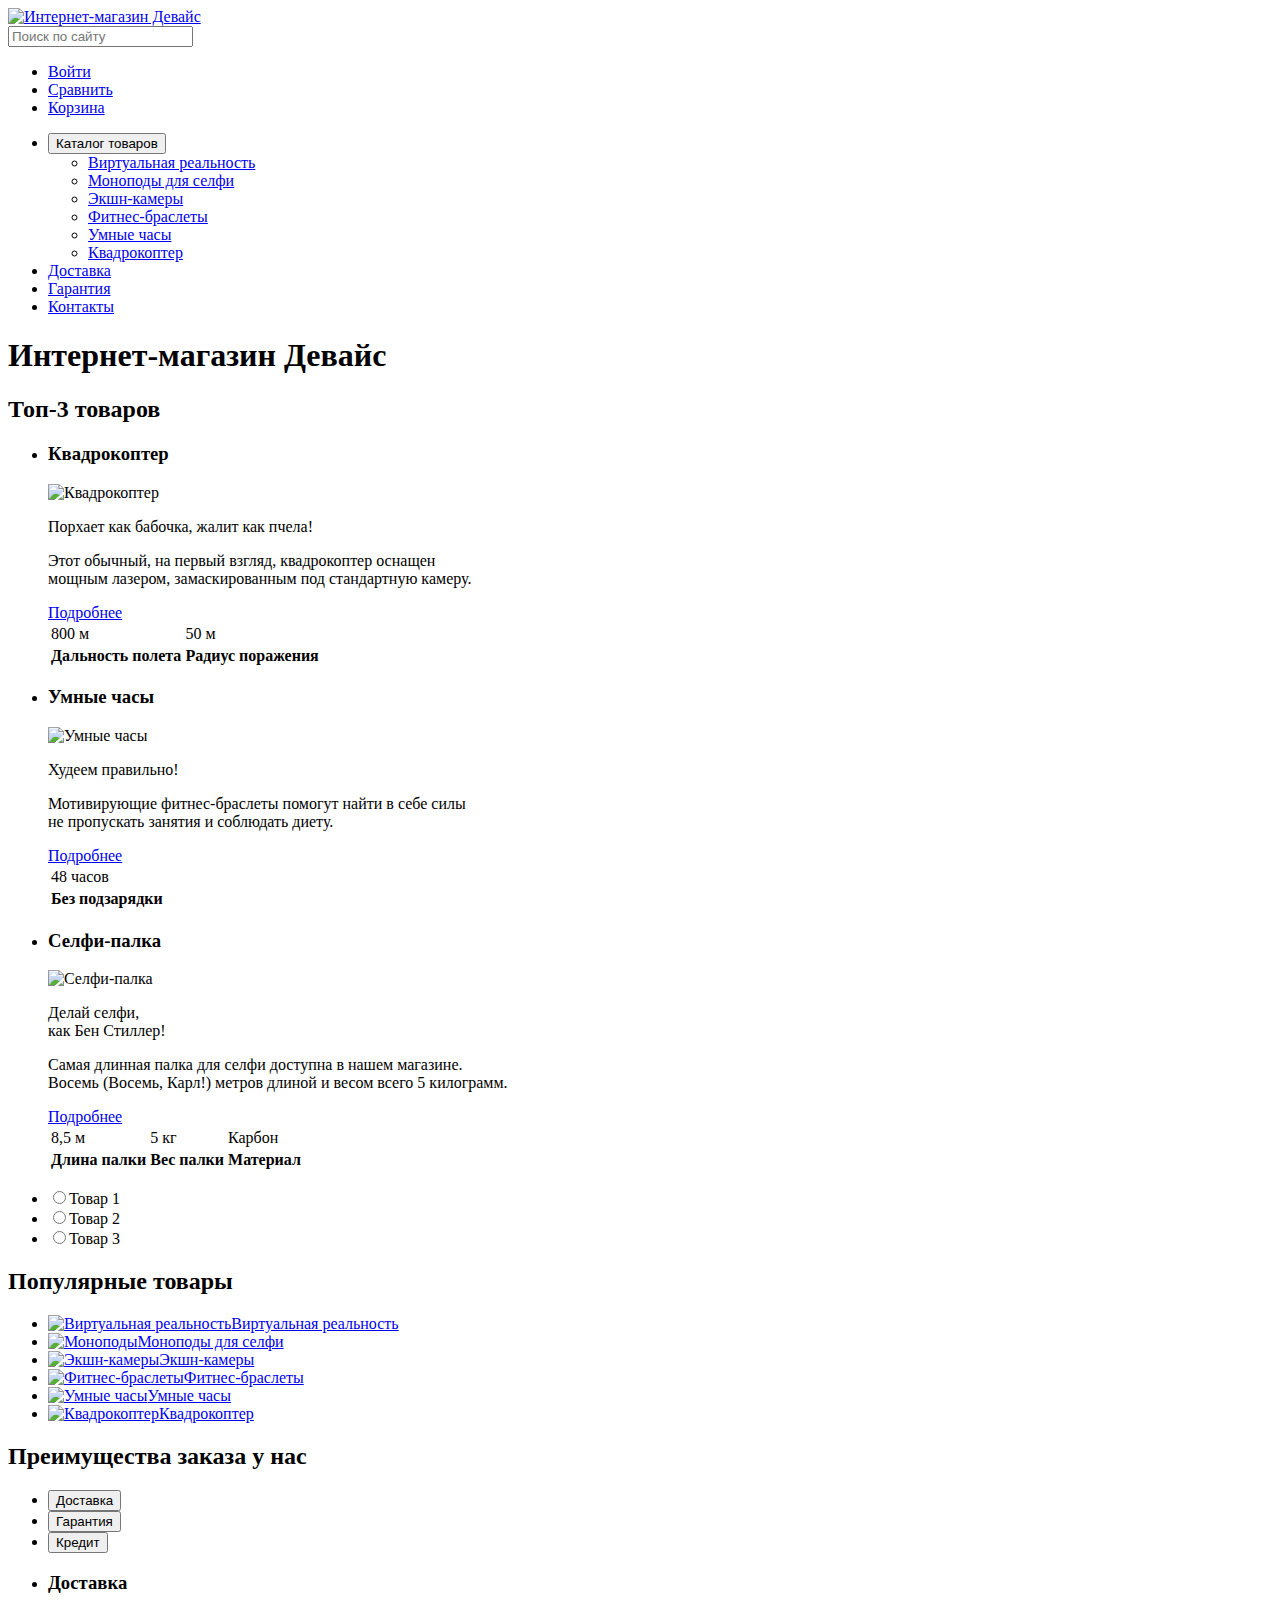
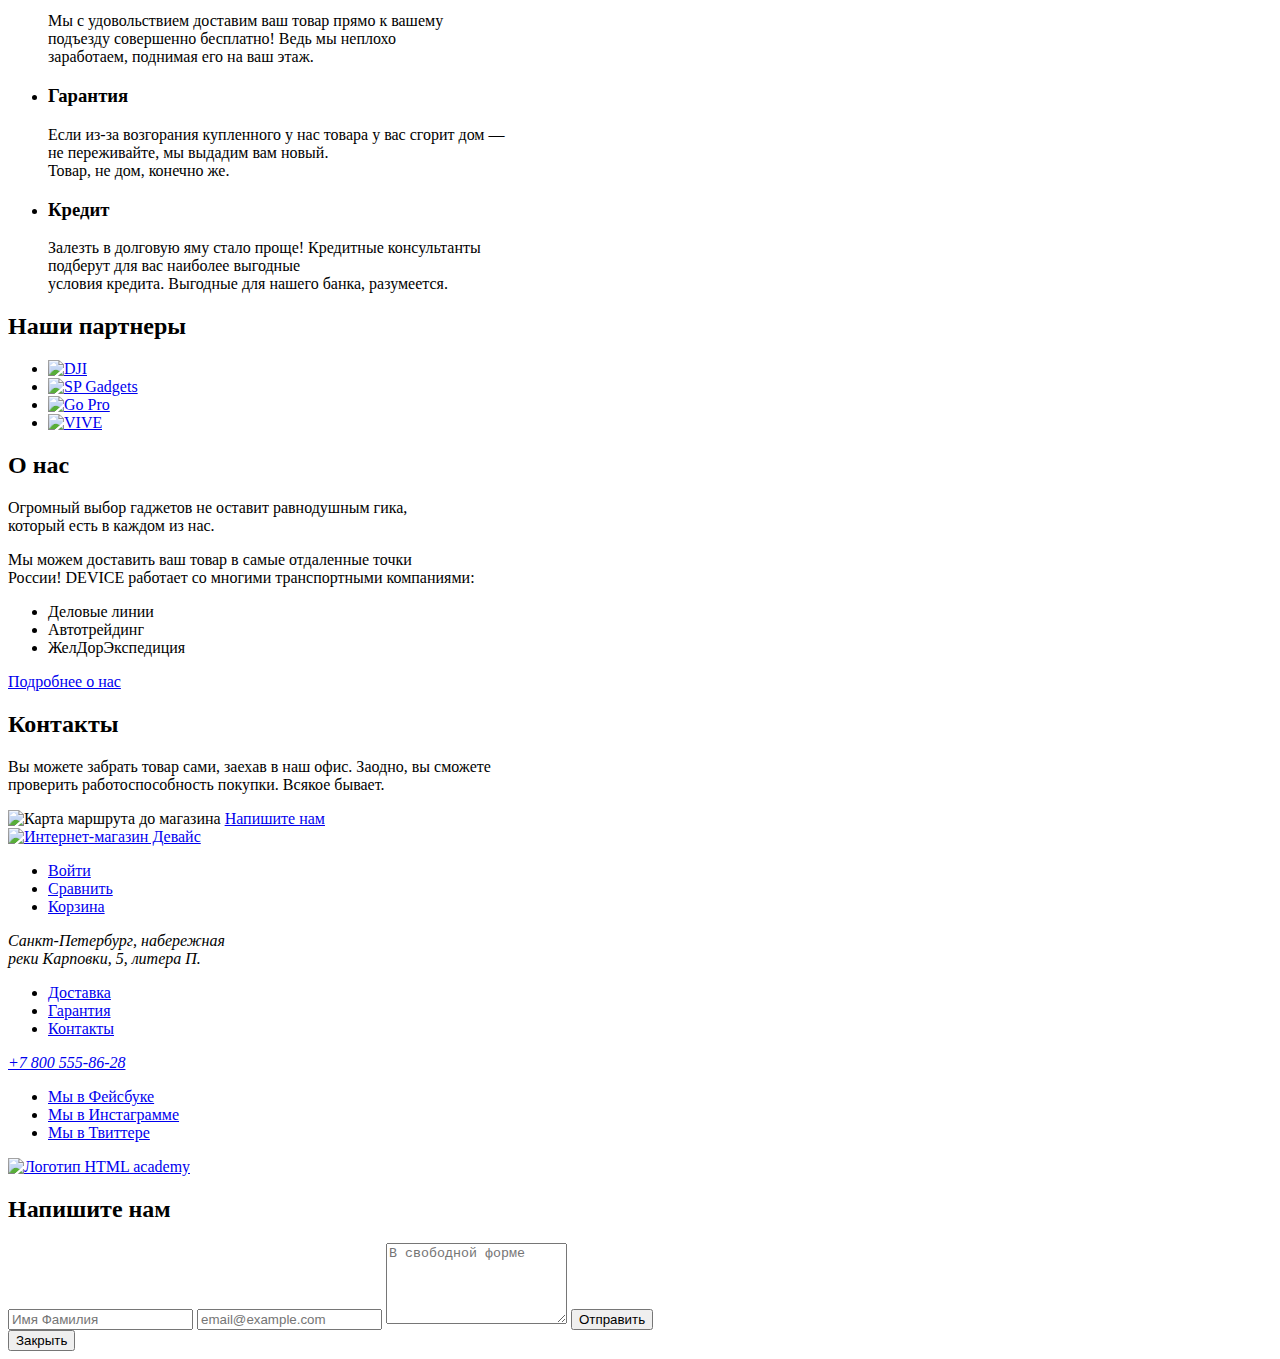
==== index.html @ 863d93ab "Внес правки к верстке главной страницы" ====
<!DOCTYPE html>
<html lang="ru">

<head>
  <meta charset="utf-8">
  <title>HTML Academy: Девайс</title>
</head>

<body>
  <header>
    <a href = "index.html"><img src="https://via.placeholder.com/163x35" width="163" height="35" alt="Интернет-магазин Девайс"></a>
    <div>
      <div>
        <input type="search" placeholder="Поиск по сайту">
      </div>
      <ul>
        <li><a href="#">Войти</a></li>
        <li><a href="#">Сравнить</a></li>
        <li><a href="#">Корзина</a></li>
      </ul>
    </div>
    <div>
      <nav>
        <ul>
          <li>
            <button type="button">Каталог товаров</button>
            <ul>
              <li><a href="catalog.html">Виртуальная реальность</a></li>
              <li><a href="catalog.html">Моноподы для селфи</a></li>
              <li><a href="catalog.html">Экшн-камеры</a></li>
              <li><a href="catalog.html">Фитнес-браслеты</a></li>
              <li><a href="catalog.html">Умные часы</a></li>
              <li><a href="catalog.html">Квадрокоптер</a></li>
            </ul>
          </li>
          <li><a href="#">Доставка</a></li>
          <li><a href="#">Гарантия</a></li>
          <li><a href="#">Контакты</a></li>
        </ul>
      </nav>
    </div>
  </header>

  <main>
    <h1>Интернет-магазин Девайс</h1>

    <section>
      <h2>Топ-3 товаров</h2>
      <ul>
        <li>
          <h3>Квадрокоптер</h3>
          <div>
            <img src="https://via.placeholder.com/526x334" width="526" height="334" alt="Квадрокоптер">
          </div>
          <div>
            <p>
              Порхает как бабочка,
              жалит как пчела!
            </p>
            <p>
              Этот обычный, на первый взгляд, квадрокоптер оснащен <br>
              мощным лазером, замаскированным под стандартную камеру.
            </p>
            <a href="catalog.html">Подробнее</a>
            <table>
              <tr>
                <td>800 м</td>
                <td>50 м</td>
              </tr>
              <tr>
                <th>Дальность полета</th>
                <th>Радиус поражения</th>
              </tr>
            </table>
          </div>
        </li>

        <li>
          <h3>Умные часы</h3>
          <div>
            <img src="https://via.placeholder.com/345x485" width="345" height="485" alt="Умные часы">
          </div>
          <div>
            <p>
              Худеем правильно!
            </p>
            <p>
              Мотивирующие фитнес-браслеты помогут найти в себе силы <br>
              не пропускать занятия и соблюдать диету.
            </p>
            <a href="catalog.html">Подробнее</a>
            <table>
              <tr>
                <td>48 часов</td>
              </tr>
              <tr>
                <th>Без подзарядки</th>
              </tr>
            </table>
          </div>
        </li>

        <li>
          <h3>Селфи-палка</h3>
          <div>
            <img src="https://via.placeholder.com/384x486" width="384" height="486" alt="Селфи-палка">
          </div>
          <div>
            <p>
              Делай селфи, <br>
              как Бен Стиллер!
            </p>
            <p>
              Самая длинная палка для селфи доступна в нашем магазине. <br>
              Восемь (Восемь, Карл!) метров длиной и весом всего 5 килограмм.
            </p>
            <a href="catalog.html">Подробнее</a>
            <table>
                <tr>
                  <td>8,5 м</td>
                  <td>5 кг</td>
                  <td>Карбон</td>
                </tr>
                <tr>
                  <th>Длина палки</th>
                  <th>Вес палки</th>
                  <th>Материал</th>
                </tr>
            </table>
          </div>
        </li>

      </ul>

      <ul>
        <li><input type="radio">Товар 1</input></li>
        <li><input type="radio">Товар 2</input></li>
        <li><input type="radio">Товар 3</input></li>
      </ul>

    </section>

    <section>
      <h2>Популярные товары</h2>
      <ul>
        <li><a href="catalog.html"><img src="https://via.placeholder.com/97x55" width="97" height="55"
              alt="Виртуальная реальность">Виртуальная реальность</a></li>
        <li><a href="catalog.html"><img src="https://via.placeholder.com/86x117" width="86" height="117"
              alt="Моноподы">Моноподы для селфи</a></li>
        <li><a href="catalog.html"><img src="https://via.placeholder.com/71x87" width="71" height="87"
              alt="Экшн-камеры">Экшн-камеры</a></li>
        <li><a href="catalog.html"><img src="https://via.placeholder.com/107x65" width="107" height="65"
              alt="Фитнес-браслеты">Фитнес-браслеты</a></li>
        <li><a href="catalog.html"><img src="https://via.placeholder.com/56x98" width="56" height="98"
              alt="Умные часы">Умные часы</a></li>
        <li><a href="catalog.html"><img src="https://via.placeholder.com/132x69" width="132" height="69"
              alt="Квадрокоптер">Квадрокоптер</a></li>
      </ul>
    </section>

    <section>
      <h2>Преимущества заказа у нас</h2>

      <ul>
        <li><button type="button">Доставка</button></li>
        <li><button type="button">Гарантия</button></li>
        <li><button type="button">Кредит</button></li>
      </ul>

      <ul>
        <li>
          <h3>Доставка</h3>
          <p>
            Мы с удовольствием доставим ваш товар прямо к вашему <br>
            подъезду совершенно бесплатно! Ведь мы неплохо <br>
            заработаем, поднимая его на ваш этаж.
          </p>
        </li>

        <li>
          <h3>Гарантия</h3>
          <p>
            Если из-за возгорания купленного у нас товара у вас сгорит дом — <br>
            не переживайте, мы выдадим вам новый. <br>
            Товар, не дом, конечно же.
          </p>
        </li>

        <li>
          <h3>Кредит</h3>
          <p>
            Залезть в долговую яму стало проще! Кредитные консультанты <br>
            подберут для вас наиболее выгодные <br>
            условия кредита. Выгодные для нашего банка, разумеется.
          </p>
        </li>
      </ul>

    </section>

    <section>
      <h2>Наши партнеры</h2>
      <ul>
        <li>
          <a href="#"><img src="https://via.placeholder.com/260x100" width="260" height="100" alt="DJI"></a>
        </li>
        <li>
          <a href="#"><img src="https://via.placeholder.com/260x100" width="260" height="100" alt="SP Gadgets"></a>
        </li>
        <li>
          <a href="#"><img src="https://via.placeholder.com/260x100" width="260" height="100" alt="Go Pro"></a>
        </li>
        <li>
          <a href="#"><img src="https://via.placeholder.com/260x100" width="260" height="100" alt="VIVE"></a>
        </li>
      </ul>
    </section>

    <div>
      <section>
        <h2>О нас</h2>
        <p>
          Огромный выбор гаджетов не оставит равнодушным гика, <br>
          который есть в каждом из нас.
        </p>

        <p>
          Мы можем доставить ваш товар в самые отдаленные точки <br>
          России! DEVICE работает со многими транспортными компаниями:
        </p>

        <ul>
          <li>Деловые линии</li>
          <li>Автотрейдинг</li>
          <li>ЖелДорЭкспедиция</li>
        </ul>
        <a href="#">Подробнее о нас</a>
      </section>

      <section>
        <h2>Контакты</h2>
        <p>
          Вы можете забрать товар сами, заехав в наш офис. Заодно, вы сможете <br>
          проверить работоспособность покупки. Всякое бывает.
        </p>
        <a><img src="https://via.placeholder.com/560x222" width="560" height="222" alt="Карта маршрута до магазина"></a>
        <a href="#">Напишите нам</a>
      </section>
    </div>

  </main>

  <footer>
    <a href = "index.html"><img src="https://via.placeholder.com/163x35" width="163" height="35" alt="Интернет-магазин Девайс"></a>
    <div>
      <ul>
        <li><a href="#">Войти</a></li>
        <li><a href="#">Сравнить</a></li>
        <li><a href="#">Корзина</a></li>
      </ul>
    </div>
    <div>
      <address>
        Санкт-Петербург, набережная<br>
        реки Карповки, 5, литера П.
      </address>
      <ul>
        <li><a href="#">Доставка</a></li>
        <li><a href="#">Гарантия</a></li>
        <li><a href="#">Контакты</a></li>
      </ul>
      <address>
        <a href="tel:+78005558628">+7 800 555-86-28</a>
      </address>
    </div>
    <div>
      <ul>
        <li><a href="#">Мы в Фейсбуке</a></li>
        <li><a href="#">Мы в Инстаграмме</a></li>
        <li><a href="#">Мы в Твиттере</a></li>
      </ul>
    </div>
    <a href="https://htmlacademy.ru">
      <img src="https://via.placeholder.com/115x33" width="115" height="33" alt="Логотип HTML academy">
    </a>
  </footer>

  <section>
    <h2>Напишите нам</h2>
    <form action="https://echo.htmlacademy.ru" method="POST">
      <label>
        <input type="text" name="name" placeholder="Имя Фамилия" required>
      </label>

      <label>
        <input type="email" name="email" placeholder="email@example.com" required>
      </label>

      <label>
        <textarea name="message" rows="5" placeholder="В свободной форме" required></textarea>
      </label>

      <button type="submit">Отправить</button>
    </form>
    <button type="button">Закрыть</button>
  </section>

</body>

</html>
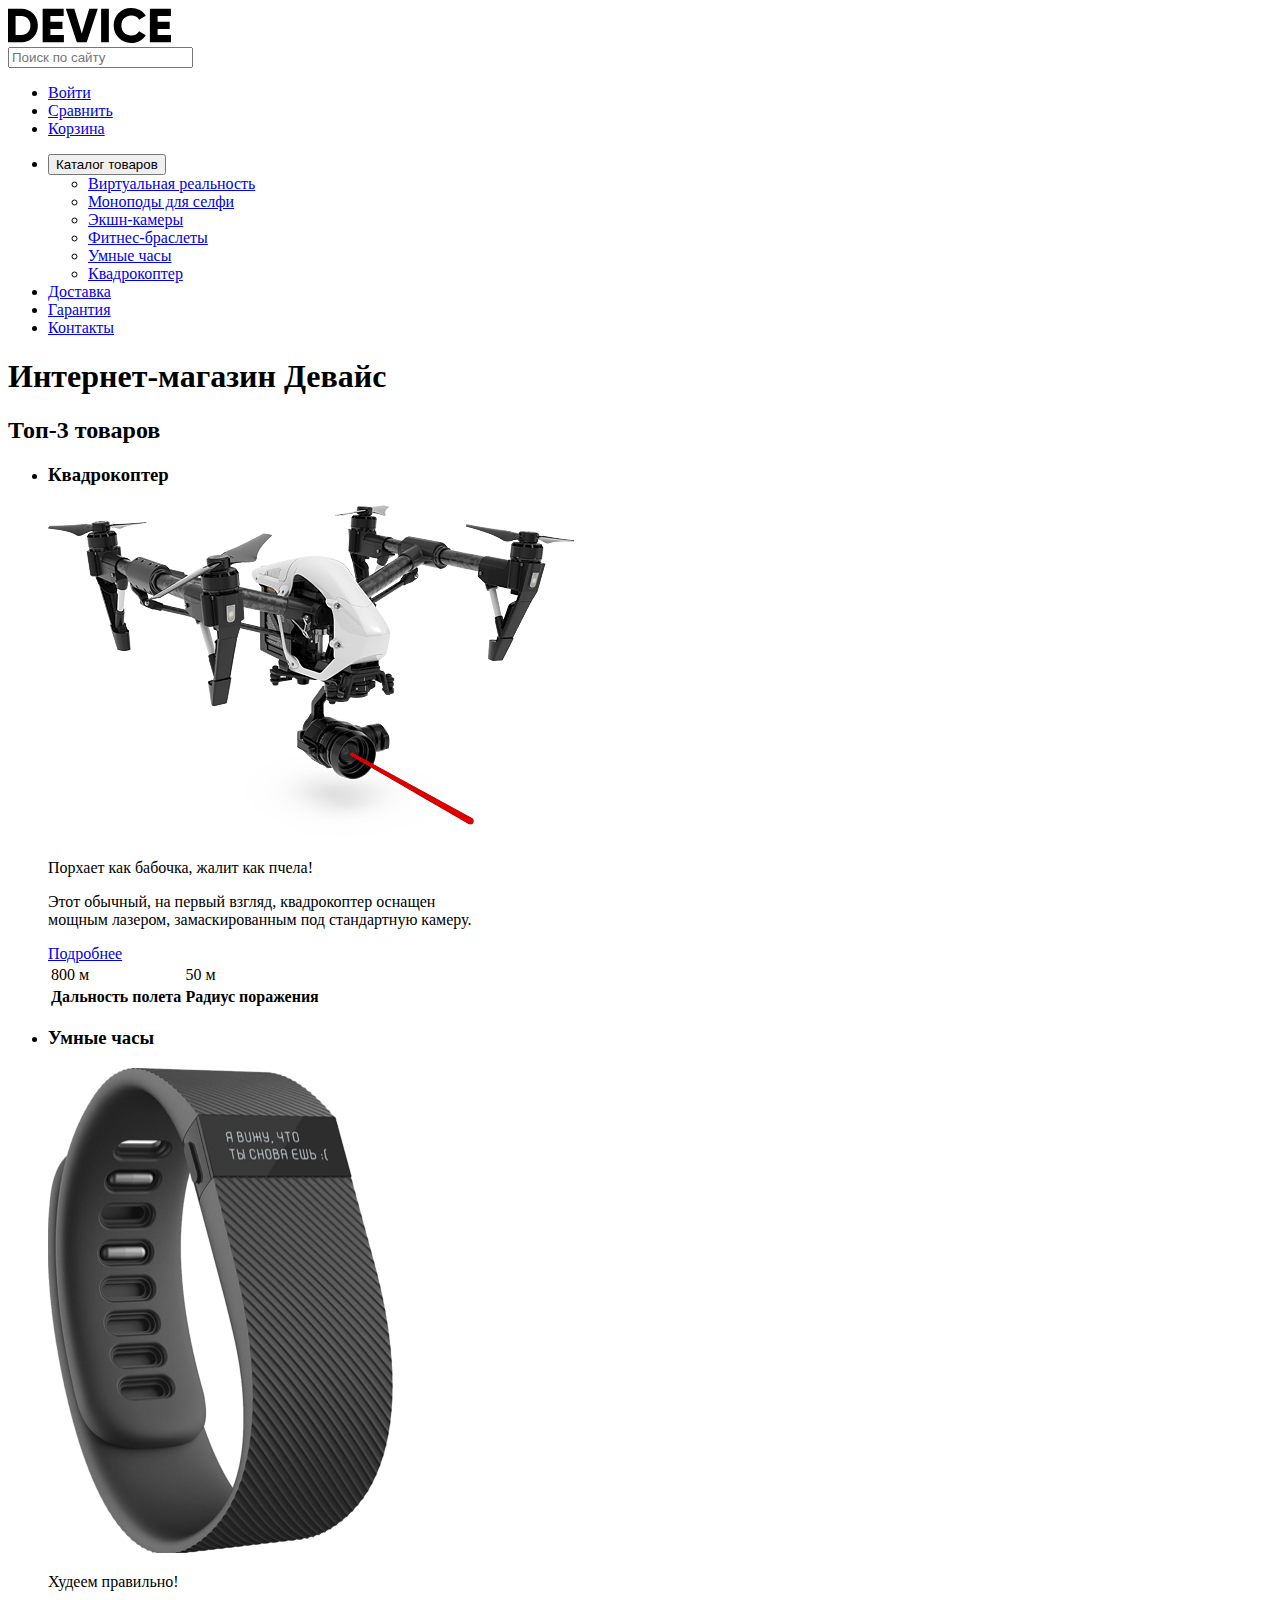
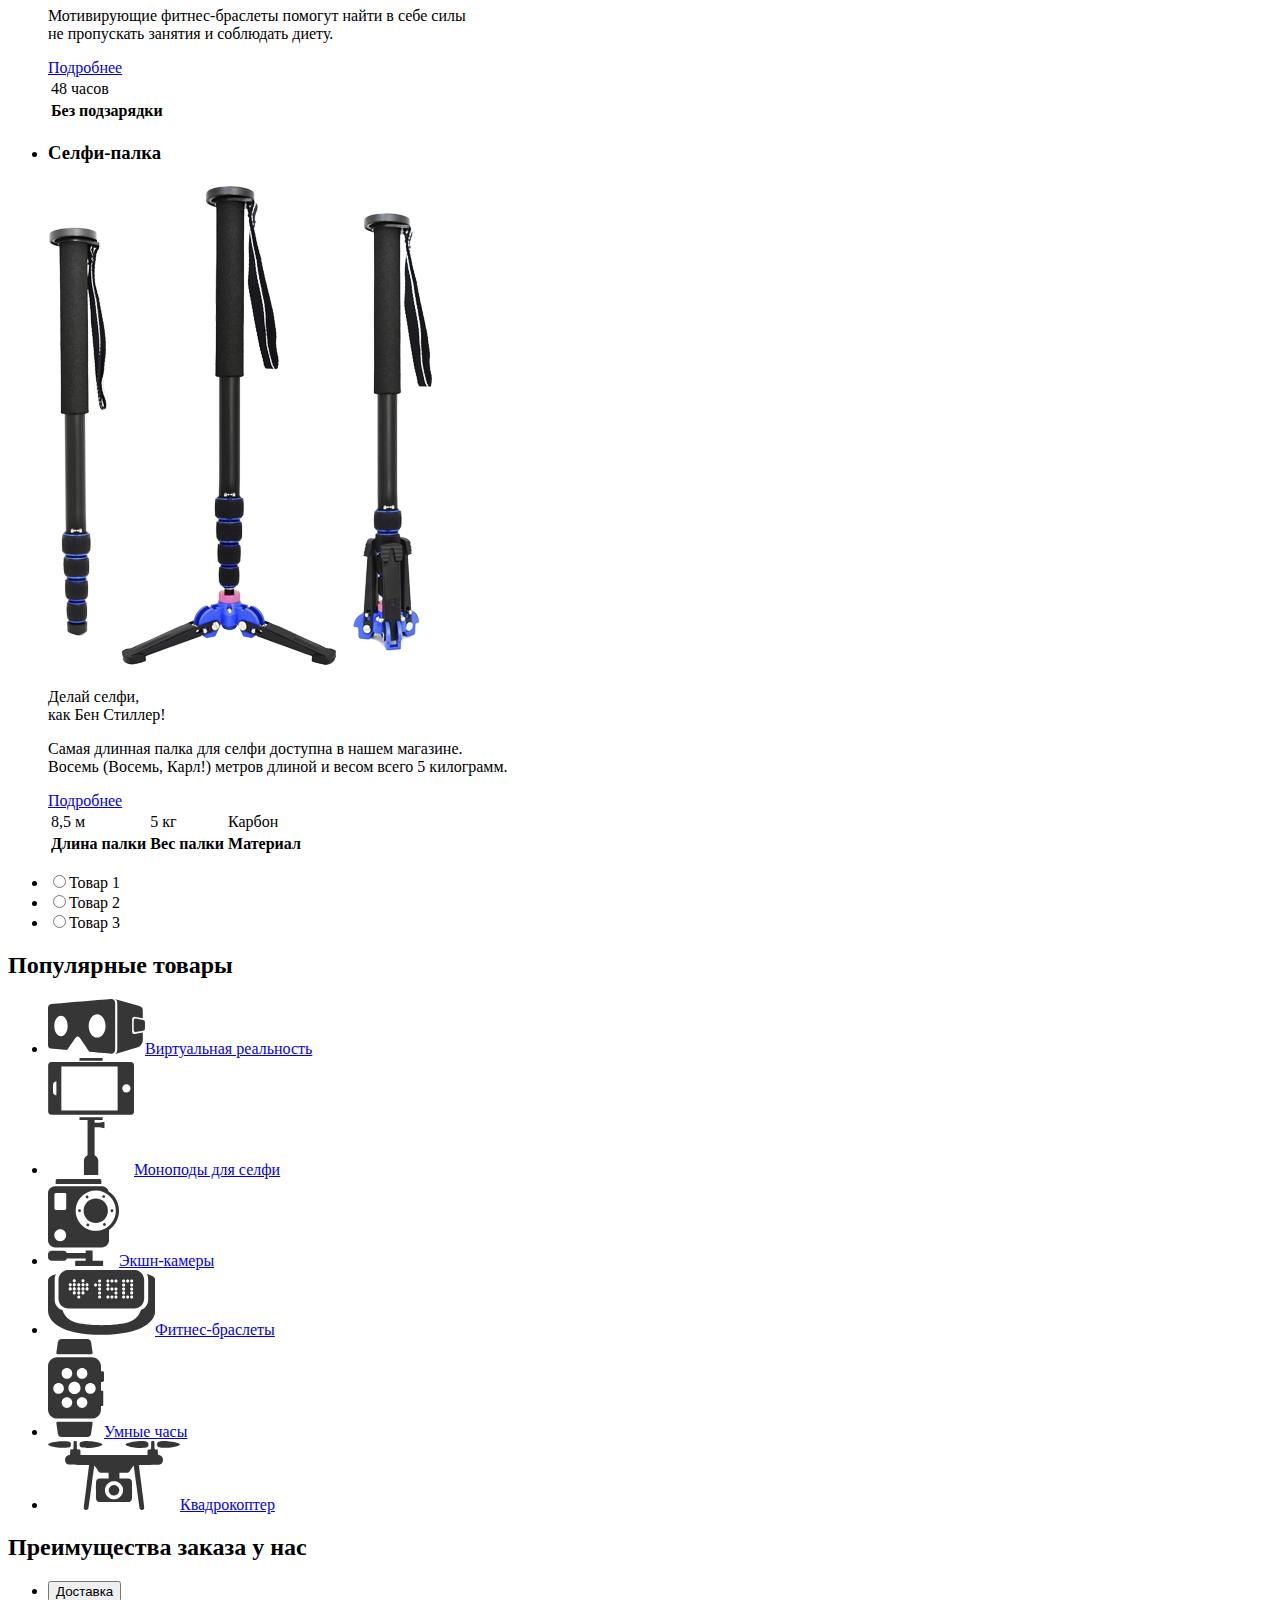
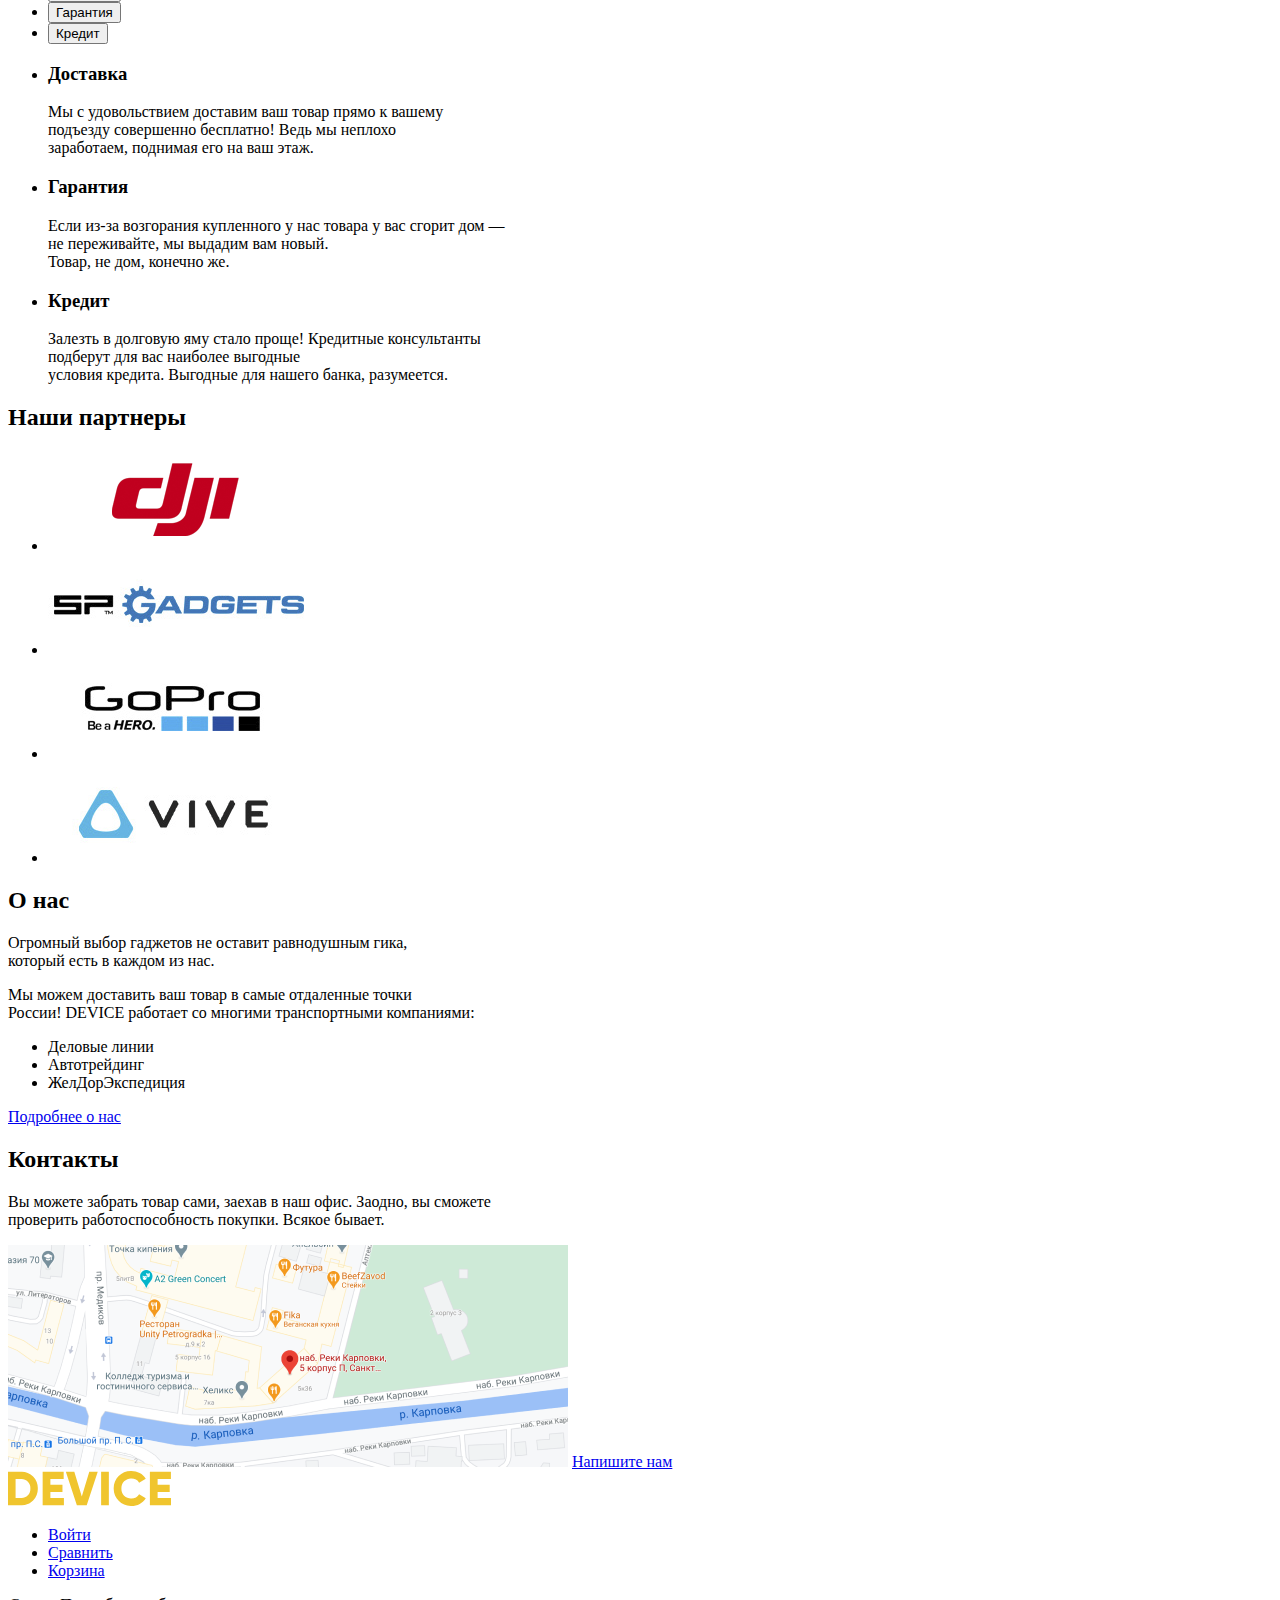
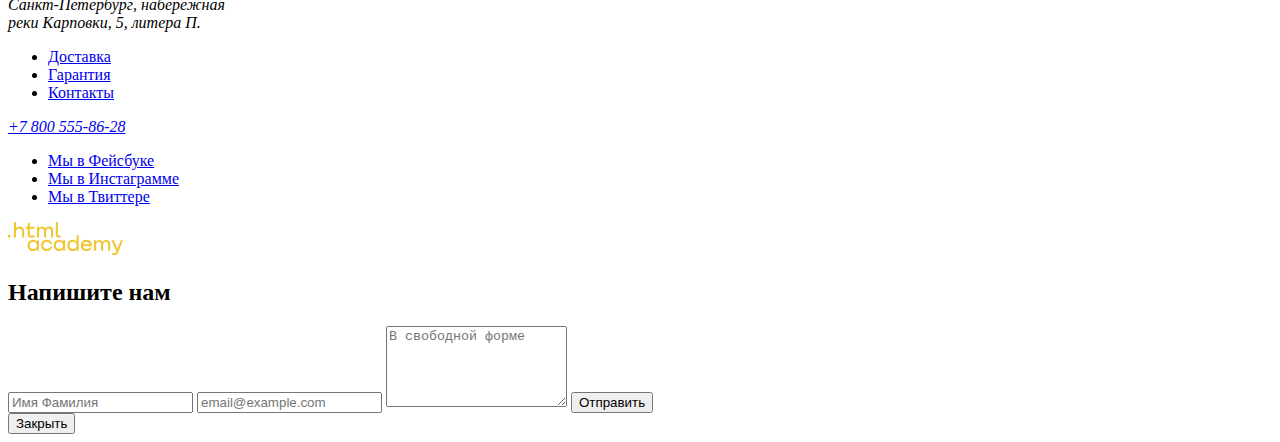
==== commit cd616a42: "Экспортировал из макета и подключил изображения и фавиконки" ====
--- a/index.html
+++ b/index.html
@@ -4,11 +4,15 @@
 <head>
   <meta charset="utf-8">
   <title>HTML Academy: Девайс</title>
+  <link rel ="icon" href="favicon.ico">
+  <link rel ="icon" href="img/favicon/icon.svg" type="image/svg+xml">
+  <link rel = "apple-touch-icon" href="img/favicon/180.png">
+  <link rel = "manifest" href ="manifest.webmanifest">
 </head>
 
 <body>
   <header>
-    <a href = "index.html"><img src="https://via.placeholder.com/163x35" width="163" height="35" alt="Интернет-магазин Девайс"></a>
+    <a href = "index.html"><img src="img/device logo black.svg" width="163" height="35" alt="Интернет-магазин Девайс"></a>
     <div>
       <div>
         <input type="search" placeholder="Поиск по сайту">
@@ -50,7 +54,7 @@
         <li>
           <h3>Квадрокоптер</h3>
           <div>
-            <img src="https://via.placeholder.com/526x334" width="526" height="334" alt="Квадрокоптер">
+            <img src="img/slider-quadrocopter.png" width="526" height="334" alt="Квадрокоптер">
           </div>
           <div>
             <p>
@@ -78,7 +82,7 @@
         <li>
           <h3>Умные часы</h3>
           <div>
-            <img src="https://via.placeholder.com/345x485" width="345" height="485" alt="Умные часы">
+            <img src="img/slider-fitbit.png" width="345" height="485" alt="Умные часы">
           </div>
           <div>
             <p>
@@ -103,7 +107,7 @@
         <li>
           <h3>Селфи-палка</h3>
           <div>
-            <img src="https://via.placeholder.com/384x486" width="384" height="486" alt="Селфи-палка">
+            <img src="img/slider-selfie stick.png" width="384" height="486" alt="Селфи-палка">
           </div>
           <div>
             <p>
@@ -143,17 +147,17 @@
     <section>
       <h2>Популярные товары</h2>
       <ul>
-        <li><a href="catalog.html"><img src="https://via.placeholder.com/97x55" width="97" height="55"
+        <li><a href="catalog.html"><img src="img/popular-VR.svg" width="97" height="55"
               alt="Виртуальная реальность">Виртуальная реальность</a></li>
-        <li><a href="catalog.html"><img src="https://via.placeholder.com/86x117" width="86" height="117"
+        <li><a href="catalog.html"><img src="img/popular-monopods.svg" width="86" height="117"
               alt="Моноподы">Моноподы для селфи</a></li>
-        <li><a href="catalog.html"><img src="https://via.placeholder.com/71x87" width="71" height="87"
+        <li><a href="catalog.html"><img src="img/popular-go_pros.svg" width="71" height="87"
               alt="Экшн-камеры">Экшн-камеры</a></li>
-        <li><a href="catalog.html"><img src="https://via.placeholder.com/107x65" width="107" height="65"
+        <li><a href="catalog.html"><img src="img/popular-fitbits.svg" width="107" height="65"
               alt="Фитнес-браслеты">Фитнес-браслеты</a></li>
-        <li><a href="catalog.html"><img src="https://via.placeholder.com/56x98" width="56" height="98"
+        <li><a href="catalog.html"><img src="img/popular-smart_watches.svg" width="56" height="98"
               alt="Умные часы">Умные часы</a></li>
-        <li><a href="catalog.html"><img src="https://via.placeholder.com/132x69" width="132" height="69"
+        <li><a href="catalog.html"><img src="img/popular-quadrocopters.svg" width="132" height="69"
               alt="Квадрокоптер">Квадрокоптер</a></li>
       </ul>
     </section>
@@ -202,16 +206,16 @@
       <h2>Наши партнеры</h2>
       <ul>
         <li>
-          <a href="#"><img src="https://via.placeholder.com/260x100" width="260" height="100" alt="DJI"></a>
-        </li>
-        <li>
-          <a href="#"><img src="https://via.placeholder.com/260x100" width="260" height="100" alt="SP Gadgets"></a>
-        </li>
-        <li>
-          <a href="#"><img src="https://via.placeholder.com/260x100" width="260" height="100" alt="Go Pro"></a>
-        </li>
-        <li>
-          <a href="#"><img src="https://via.placeholder.com/260x100" width="260" height="100" alt="VIVE"></a>
+          <a href="#"><img src="img/logo-DJI.png" width="260" height="100" alt="DJI"></a>
+        </li>
+        <li>
+          <a href="#"><img src="img/logo-SP_gadgets.png" width="260" height="100" alt="SP Gadgets"></a>
+        </li>
+        <li>
+          <a href="#"><img src="img/logo-Go_pro.png" width="260" height="100" alt="Go Pro"></a>
+        </li>
+        <li>
+          <a href="#"><img src="img/logo-VIVE.png" width="260" height="100" alt="VIVE"></a>
         </li>
       </ul>
     </section>
@@ -243,7 +247,7 @@
           Вы можете забрать товар сами, заехав в наш офис. Заодно, вы сможете <br>
           проверить работоспособность покупки. Всякое бывает.
         </p>
-        <a><img src="https://via.placeholder.com/560x222" width="560" height="222" alt="Карта маршрута до магазина"></a>
+        <a><img src="img/map_store_location.png" width="560" height="222" alt="Карта маршрута до магазина"></a>
         <a href="#">Напишите нам</a>
       </section>
     </div>
@@ -251,7 +255,7 @@
   </main>
 
   <footer>
-    <a href = "index.html"><img src="https://via.placeholder.com/163x35" width="163" height="35" alt="Интернет-магазин Девайс"></a>
+    <a href = "index.html"><img src="img/device logo yellow.svg" width="163" height="35" alt="Интернет-магазин Девайс"></a>
     <div>
       <ul>
         <li><a href="#">Войти</a></li>
@@ -281,7 +285,7 @@
       </ul>
     </div>
     <a href="https://htmlacademy.ru">
-      <img src="https://via.placeholder.com/115x33" width="115" height="33" alt="Логотип HTML academy">
+      <img src="img/logo_htmlacademy.svg" width="115" height="33" alt="Логотип HTML academy">
     </a>
   </footer>
 
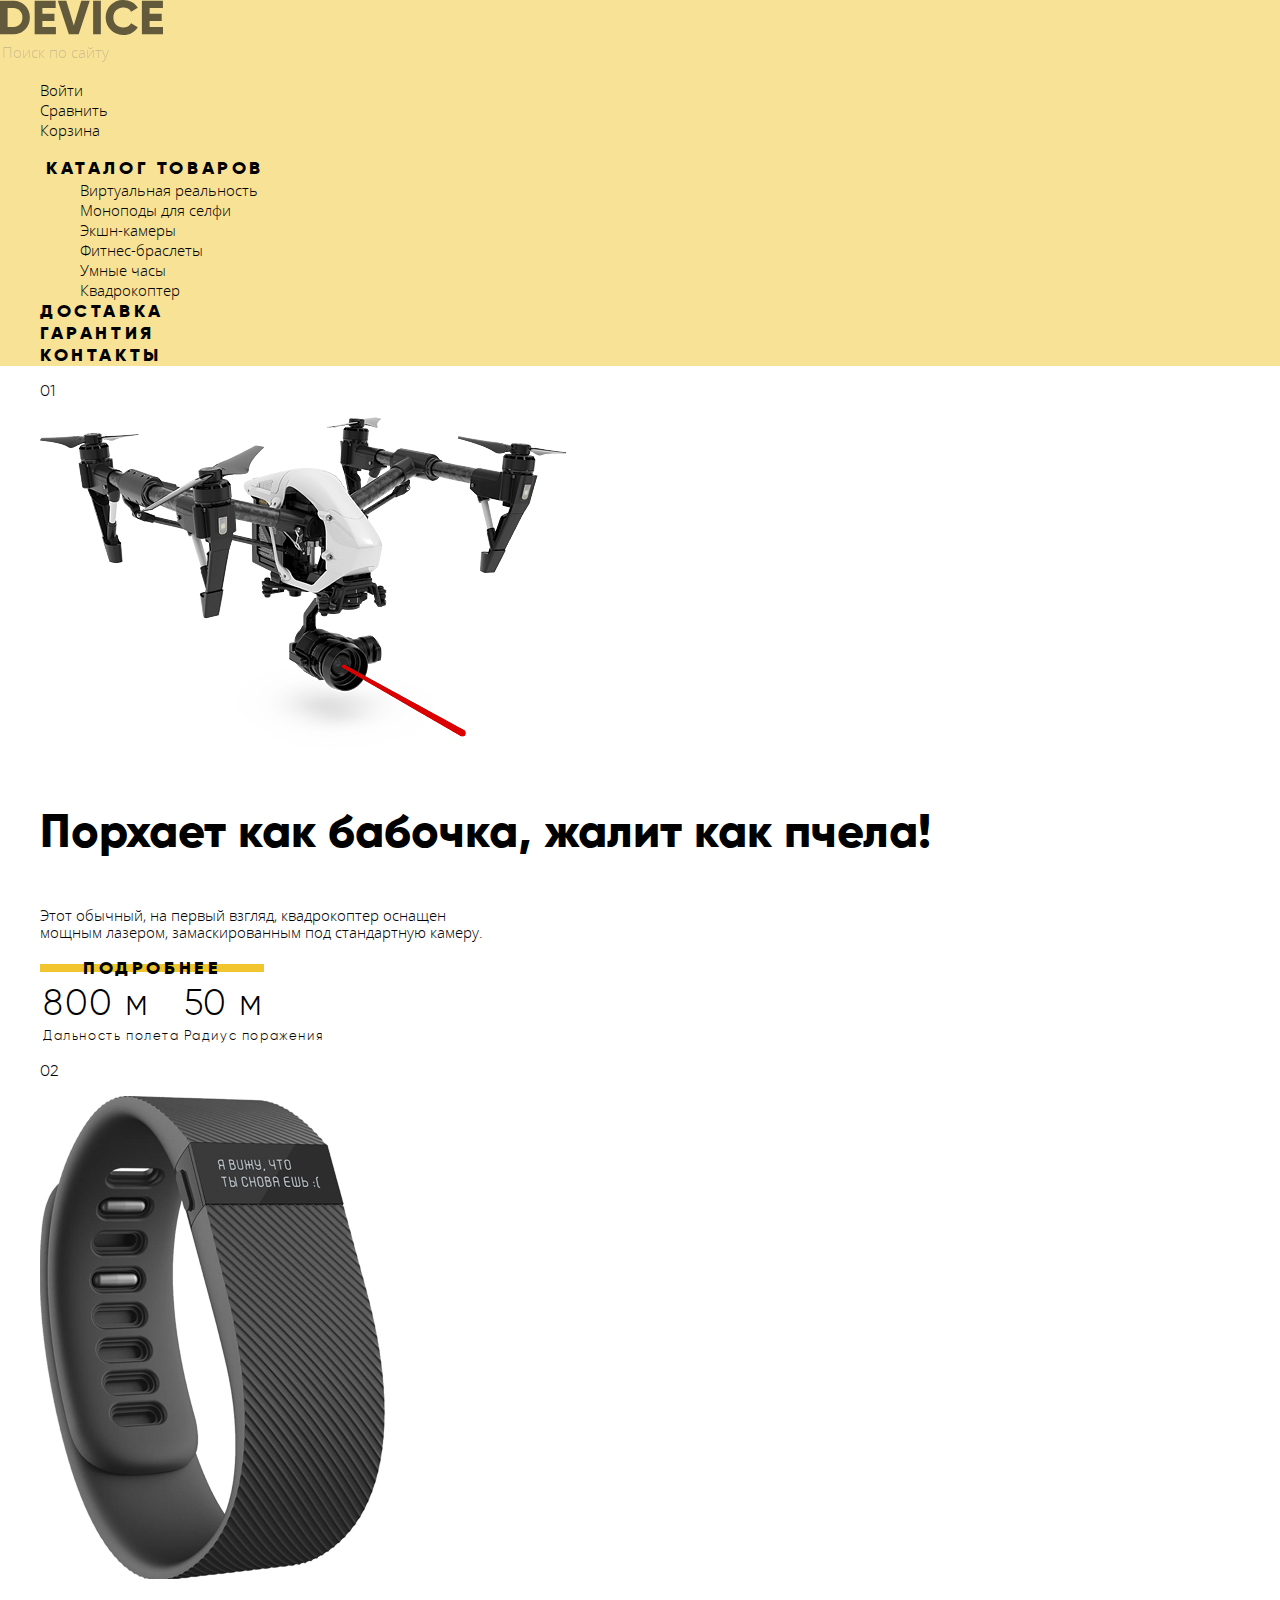
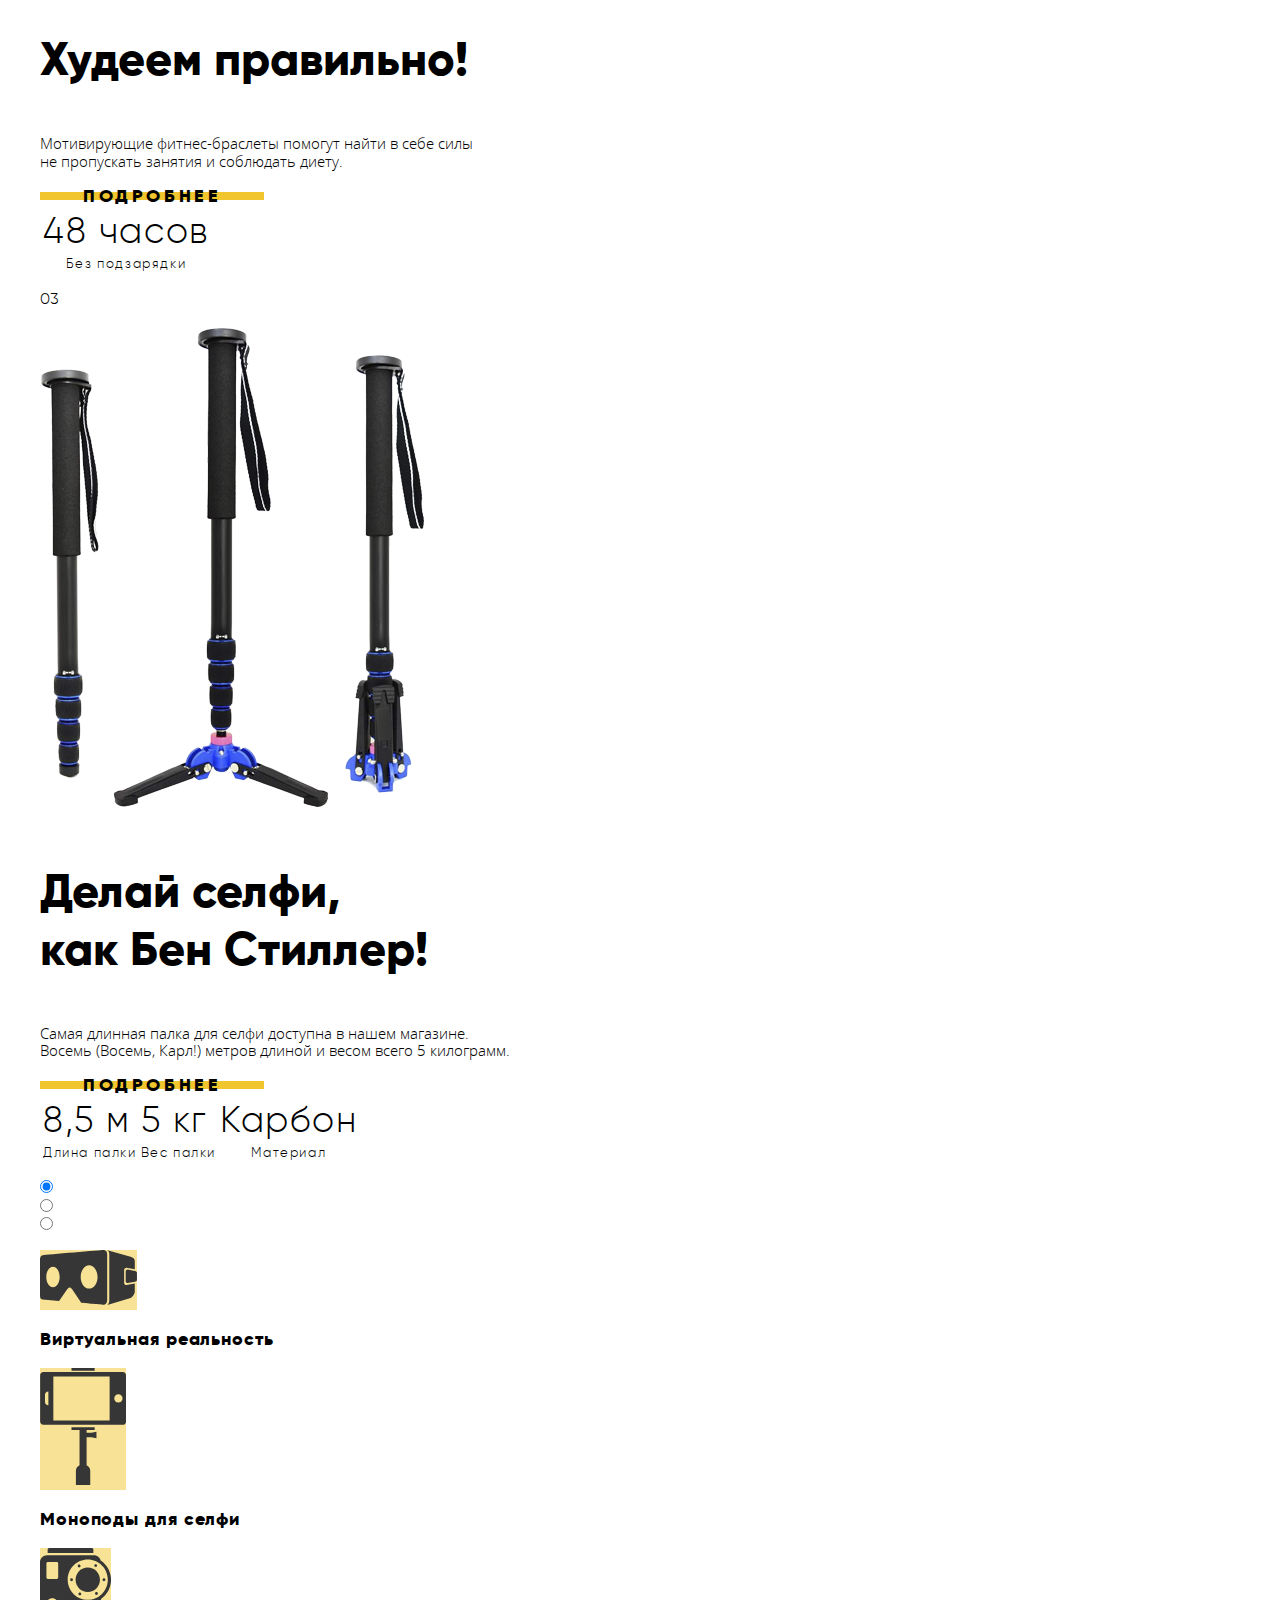
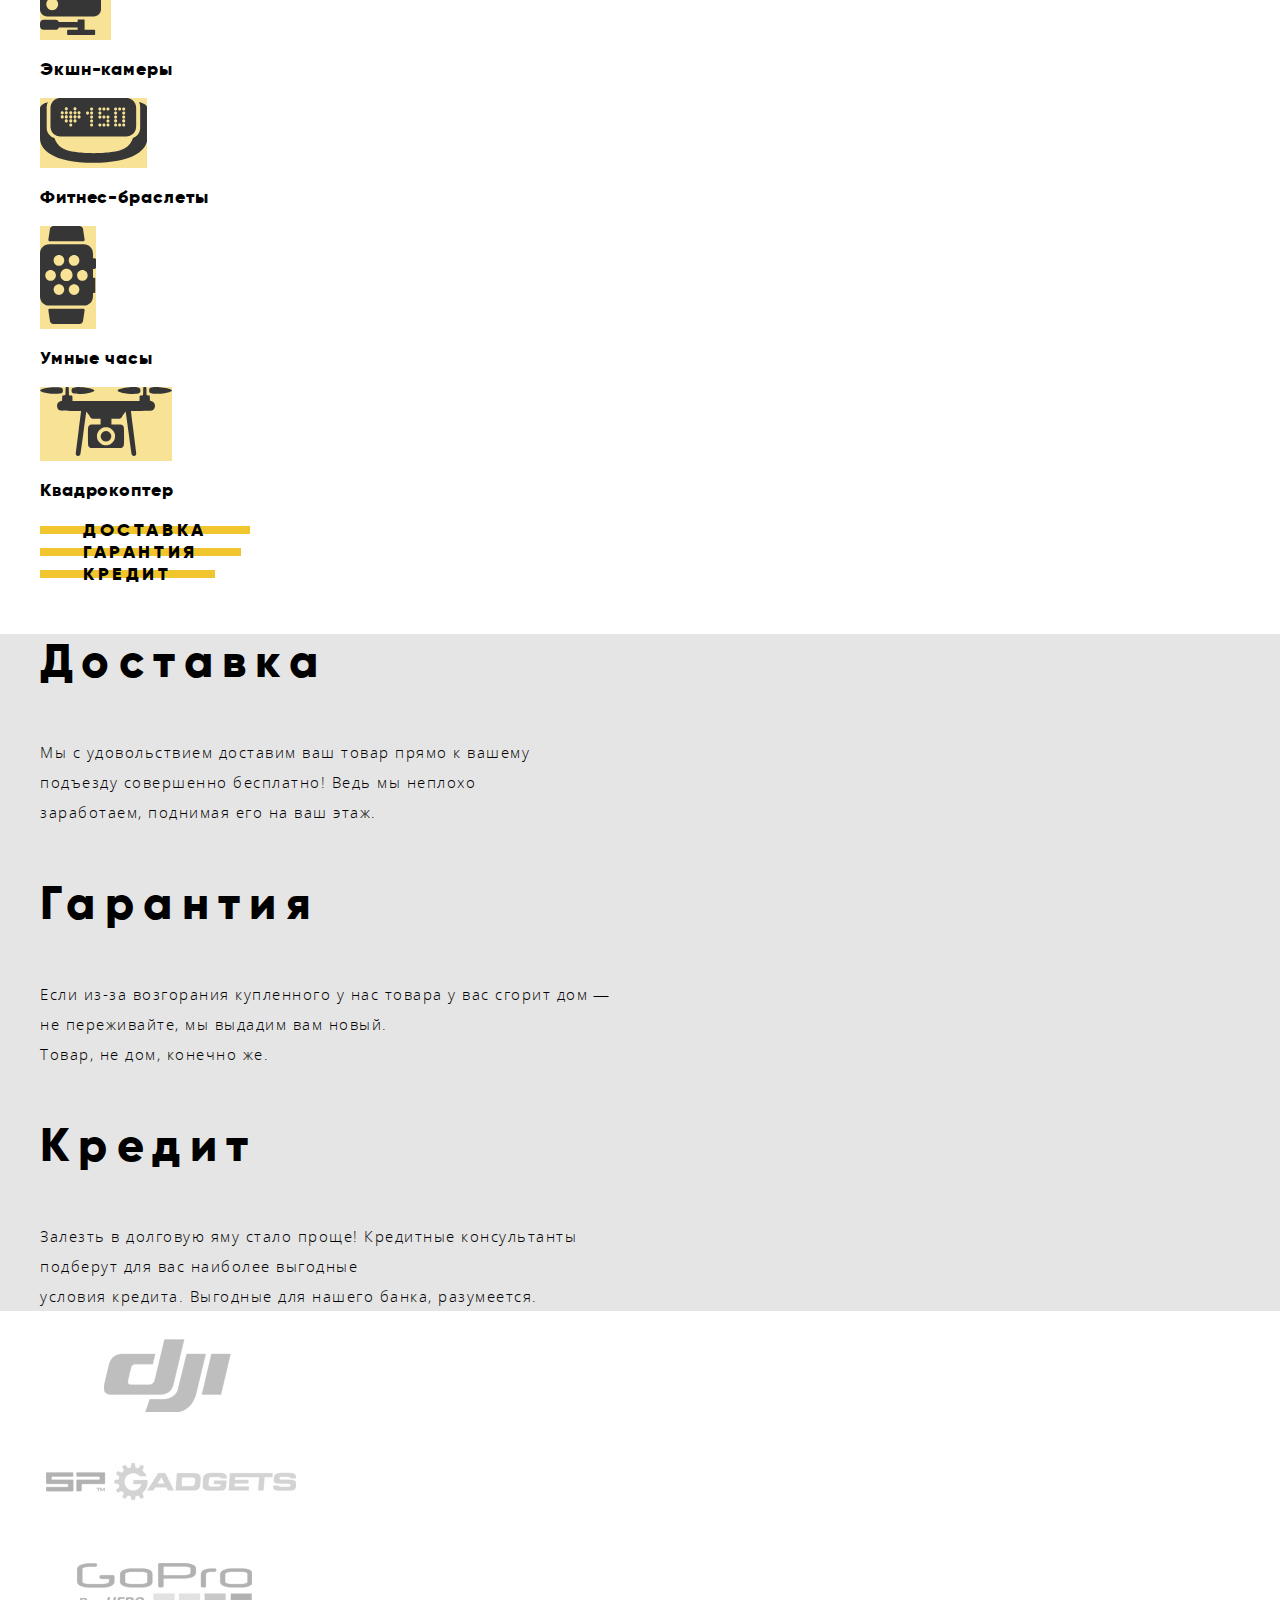
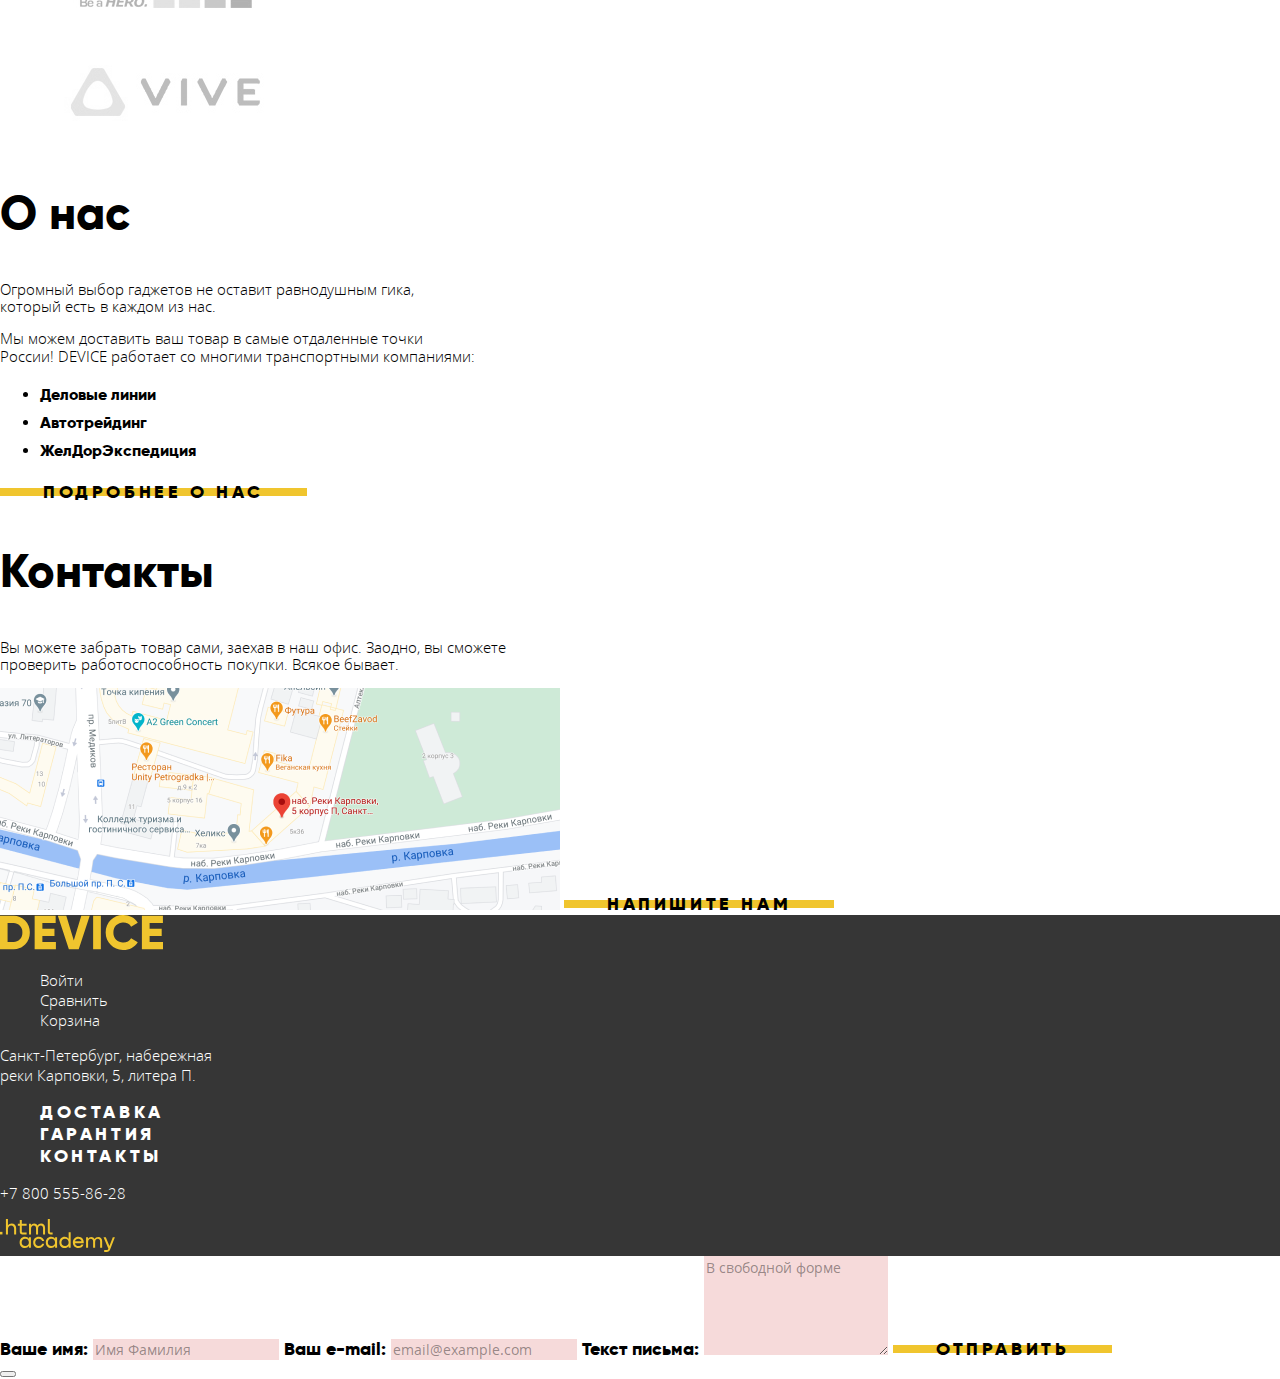
==== commit b039f767: "Добавили стилизацию главной страницы" ====
--- a/index.html
+++ b/index.html
@@ -1,77 +1,83 @@
 <!DOCTYPE html>
-<html lang="ru">
+<html class = "page" lang="ru">
 
 <head>
   <meta charset="utf-8">
   <title>HTML Academy: Девайс</title>
-  <link rel ="icon" href="favicon.ico">
-  <link rel ="icon" href="img/favicon/icon.svg" type="image/svg+xml">
+  <link rel = "icon" href="favicon.ico">
+  <link rel = "icon" href="img/favicon/icon.svg" type="image/svg+xml">
   <link rel = "apple-touch-icon" href="img/favicon/180.png">
   <link rel = "manifest" href ="manifest.webmanifest">
+  <link rel = "stylesheet" href = "css/normalize.css">
+  <link rel = "stylesheet" href = "css/style.css">
 </head>
 
-<body>
-  <header>
-    <a href = "index.html"><img src="img/device logo black.svg" width="163" height="35" alt="Интернет-магазин Девайс"></a>
-    <div>
-      <div>
-        <input type="search" placeholder="Поиск по сайту">
-      </div>
-      <ul>
-        <li><a href="#">Войти</a></li>
-        <li><a href="#">Сравнить</a></li>
-        <li><a href="#">Корзина</a></li>
-      </ul>
-    </div>
-    <div>
-      <nav>
-        <ul>
-          <li>
-            <button type="button">Каталог товаров</button>
-            <ul>
-              <li><a href="catalog.html">Виртуальная реальность</a></li>
-              <li><a href="catalog.html">Моноподы для селфи</a></li>
-              <li><a href="catalog.html">Экшн-камеры</a></li>
-              <li><a href="catalog.html">Фитнес-браслеты</a></li>
-              <li><a href="catalog.html">Умные часы</a></li>
-              <li><a href="catalog.html">Квадрокоптер</a></li>
+<body class = "page-body">
+  <header class = "main-header">
+    <a class = "main-header-logo" href = "index.html"><img src="img/device_logo_black.svg" width="163" height="35" alt="Интернет-магазин Девайс"></a>
+    <div class = "main-header-container">
+        <form class=search-form action="https://echo.htmlacademy.ru" method="POST">
+          <input class = "main-header-search" type="search" name = "search" placeholder="Поиск по сайту">
+          <button class = "search-button" type="submit">Найти</button>
+        </form>
+      <ul class = "customer-panel">
+        <li class = "customer-panel-item"><a href="#">Войти</a></li>
+        <li class = "customer-panel-item"><a href="#">Сравнить</a></li>
+        <li class = "customer-panel-item"><a href="#">Корзина</a></li>
+      </ul>
+    </div>
+    <div class = "main-header-container">
+      <nav class="main-navigation">
+        <ul class = "site-navigation">
+          <li class = "site-navigation-item">
+            <button class = "catalog-button" type="button">Каталог товаров</button>
+            <ul class="catalog-list">
+              <li class = "catalog-item"><a href="catalog.html">Виртуальная реальность</a></li>
+              <li class = "catalog-item"><a href="catalog.html">Моноподы для селфи</a></li>
+              <li class = "catalog-item"><a href="catalog.html">Экшн-камеры</a></li>
+              <li class = "catalog-item"><a href="catalog.html">Фитнес-браслеты</a></li>
+              <li class = "catalog-item"><a href="catalog.html">Умные часы</a></li>
+              <li class = "catalog-item"><a href="catalog.html">Квадрокоптер</a></li>
             </ul>
           </li>
-          <li><a href="#">Доставка</a></li>
-          <li><a href="#">Гарантия</a></li>
-          <li><a href="#">Контакты</a></li>
+          <li class = "site-navigation-item"><a href="#">Доставка</a></li>
+          <li class = "site-navigation-item"><a href="#">Гарантия</a></li>
+          <li class = "site-navigation-item"><a href="#">Контакты</a></li>
         </ul>
       </nav>
     </div>
   </header>
 
-  <main>
-    <h1>Интернет-магазин Девайс</h1>
-
-    <section>
-      <h2>Топ-3 товаров</h2>
-      <ul>
-        <li>
-          <h3>Квадрокоптер</h3>
+  <main class="container">
+    <h1 class="main-title">Интернет-магазин Девайс</h1>
+
+    <section class="top-goods">
+      <h2 class="top-goods-section-title">Топ-3 товаров</h2>
+      <ul class="top-goods-list">
+        <li class="top-goods-item">
+          <h3 class="top-goods-item-title">Квадрокоптер</h3>
+          <p class="top-goods-item-number">
+            01
+          </p>
           <div>
             <img src="img/slider-quadrocopter.png" width="526" height="334" alt="Квадрокоптер">
           </div>
           <div>
-            <p>
+            <p class="top-goods-item-slogan">
               Порхает как бабочка,
               жалит как пчела!
             </p>
-            <p>
+            <p class="top-goods-item-description">
               Этот обычный, на первый взгляд, квадрокоптер оснащен <br>
               мощным лазером, замаскированным под стандартную камеру.
             </p>
-            <a href="catalog.html">Подробнее</a>
-            <table>
-              <tr>
+            <a class="button" href="catalog.html">Подробнее</a>
+            <table class="top-goods-item-details">
+              <tr class="top-goods-item-details-values">
                 <td>800 м</td>
                 <td>50 м</td>
               </tr>
-              <tr>
+              <tr class="top-goods-item-details-head">
                 <th>Дальность полета</th>
                 <th>Радиус поражения</th>
               </tr>
@@ -79,53 +85,59 @@
           </div>
         </li>
 
-        <li>
-          <h3>Умные часы</h3>
+        <li class="top-goods-item">
+          <h3 class="top-goods-item-title">Умные часы</h3>
+          <p class="top-goods-item-number">
+            02
+          </p>
           <div>
             <img src="img/slider-fitbit.png" width="345" height="485" alt="Умные часы">
           </div>
           <div>
-            <p>
+            <p class="top-goods-item-slogan">
               Худеем правильно!
             </p>
-            <p>
+            <p class="top-goods-item-description">
               Мотивирующие фитнес-браслеты помогут найти в себе силы <br>
               не пропускать занятия и соблюдать диету.
             </p>
-            <a href="catalog.html">Подробнее</a>
-            <table>
-              <tr>
+            <a class="button" href="catalog.html">Подробнее</a>
+            <table class="top-goods-item-details">
+              <tr class="top-goods-item-details-values">
                 <td>48 часов</td>
               </tr>
-              <tr>
+              <tr class="top-goods-item-details-head">
                 <th>Без подзарядки</th>
               </tr>
             </table>
           </div>
         </li>
 
-        <li>
-          <h3>Селфи-палка</h3>
-          <div>
-            <img src="img/slider-selfie stick.png" width="384" height="486" alt="Селфи-палка">
-          </div>
-          <div>
-            <p>
+        <li class="top-goods-item">
+          <h3 class="top-goods-item-title">Селфи-палка</h3>
+          <p class="top-goods-item-number">
+            03
+          </p>
+          <div>
+            <img src="img/slider-selfie_stick.png" width="384" height="486" alt="Селфи-палка">
+          </div>
+          <div>
+            <p class="top-goods-item-slogan">
               Делай селфи, <br>
               как Бен Стиллер!
             </p>
-            <p>
+            <p class="top-goods-item-description">
               Самая длинная палка для селфи доступна в нашем магазине. <br>
               Восемь (Восемь, Карл!) метров длиной и весом всего 5 килограмм.
             </p>
-            <a href="catalog.html">Подробнее</a>
-            <table>
-                <tr>
+            <a class="button" href="catalog.html">Подробнее</a>
+            <table class="top-goods-item-details">
+                <tr class="top-goods-item-details-values">
                   <td>8,5 м</td>
                   <td>5 кг</td>
                   <td>Карбон</td>
                 </tr>
-                <tr>
+                <tr class="top-goods-item-details-head">
                   <th>Длина палки</th>
                   <th>Вес палки</th>
                   <th>Материал</th>
@@ -136,63 +148,99 @@
 
       </ul>
 
-      <ul>
-        <li><input type="radio">Товар 1</input></li>
-        <li><input type="radio">Товар 2</input></li>
-        <li><input type="radio">Товар 3</input></li>
+      <ul class="slider-control">
+        <li class="slider-control-item"><input aria-label="Товар 1" name="slide" type="radio" checked></li>
+        <li class="slider-control-item"><input aria-label="Товар 2" name="slide" type="radio"></li>
+        <li class="slider-control-item"><input aria-label="Товар 3" name="slide" type="radio"></li>
       </ul>
 
     </section>
 
-    <section>
-      <h2>Популярные товары</h2>
-      <ul>
-        <li><a href="catalog.html"><img src="img/popular-VR.svg" width="97" height="55"
-              alt="Виртуальная реальность">Виртуальная реальность</a></li>
-        <li><a href="catalog.html"><img src="img/popular-monopods.svg" width="86" height="117"
-              alt="Моноподы">Моноподы для селфи</a></li>
-        <li><a href="catalog.html"><img src="img/popular-go_pros.svg" width="71" height="87"
-              alt="Экшн-камеры">Экшн-камеры</a></li>
-        <li><a href="catalog.html"><img src="img/popular-fitbits.svg" width="107" height="65"
-              alt="Фитнес-браслеты">Фитнес-браслеты</a></li>
-        <li><a href="catalog.html"><img src="img/popular-smart_watches.svg" width="56" height="98"
-              alt="Умные часы">Умные часы</a></li>
-        <li><a href="catalog.html"><img src="img/popular-quadrocopters.svg" width="132" height="69"
-              alt="Квадрокоптер">Квадрокоптер</a></li>
+    <section class="popular">
+      <h2 class="popular-section-title">Популярные товары</h2>
+      <ul class="popular-list">
+        <li class="popular-item">
+          <a href="catalog.html">
+            <div class="popular-item-wrapper">
+              <img src="img/popular-VR.svg" width="97" height="55" alt="Виртуальная реальность">
+            </div>
+            <p class="popular-item-title">Виртуальная реальность</p>
+          </a>
+        </li>
+        <li class="popular-item">
+          <a href="catalog.html">
+            <div class="popular-item-wrapper">
+              <img src="img/popular-monopods.svg" width="86" height="117" alt="Моноподы">
+            </div>
+            <p class="popular-item-title">Моноподы для селфи</p>
+          </a>
+          </li>
+        <li class="popular-item">
+          <a href="catalog.html">
+            <div class="popular-item-wrapper">
+              <img src="img/popular-go_pros.svg" width="71" height="87" alt="Экшн-камеры">
+            </div>
+            <p class="popular-item-title">Экшн-камеры</p>
+          </a>
+        </li>
+        <li class="popular-item">
+          <a href="catalog.html">
+            <div class="popular-item-wrapper">
+              <img src="img/popular-fitbits.svg" width="107" height="65" alt="Фитнес-браслеты">
+            </div>
+            <p class="popular-item-title">Фитнес-браслеты</p>
+          </a>
+        </li>
+        <li class="popular-item">
+          <a href="catalog.html">
+            <div class="popular-item-wrapper">
+              <img src="img/popular-smart_watches.svg" width="56" height="98" alt="Умные часы">
+            </div>
+            <p class="popular-item-title">Умные часы</p>
+          </a>
+        </li>
+        <li class="popular-item">
+          <a href="catalog.html">
+            <div class="popular-item-wrapper">
+              <img src="img/popular-quadrocopters.svg" width="132" height="69" alt="Квадрокоптер">
+            </div>
+            <p class="popular-item-title">Квадрокоптер</p>
+          </a>
+        </li>
       </ul>
     </section>
 
-    <section>
-      <h2>Преимущества заказа у нас</h2>
-
-      <ul>
-        <li><button type="button">Доставка</button></li>
-        <li><button type="button">Гарантия</button></li>
-        <li><button type="button">Кредит</button></li>
-      </ul>
-
-      <ul>
-        <li>
-          <h3>Доставка</h3>
-          <p>
+    <section class="features">
+      <h2 class="features-section-title">Преимущества заказа у нас</h2>
+
+      <ul class="features-panel">
+        <li class = "features-panel-item"><button class="button" type="button">Доставка</button></li>
+        <li class = "features-panel-item"><button class="button" type="button">Гарантия</button></li>
+        <li class = "features-panel-item"><button class="button" type="button">Кредит</button></li>
+      </ul>
+
+      <ul class="features-list">
+        <li class="features-list-item">
+          <h3 class="features-list-item-header">Доставка</h3>
+          <p class="features-list-item-description">
             Мы с удовольствием доставим ваш товар прямо к вашему <br>
             подъезду совершенно бесплатно! Ведь мы неплохо <br>
             заработаем, поднимая его на ваш этаж.
           </p>
         </li>
 
-        <li>
-          <h3>Гарантия</h3>
-          <p>
+        <li class="features-list-item">
+          <h3 class="features-list-item-header">Гарантия</h3>
+          <p class="features-list-item-description">
             Если из-за возгорания купленного у нас товара у вас сгорит дом — <br>
             не переживайте, мы выдадим вам новый. <br>
             Товар, не дом, конечно же.
           </p>
         </li>
 
-        <li>
-          <h3>Кредит</h3>
-          <p>
+        <li class="features-list-item">
+          <h3 class="features-list-item-header">Кредит</h3>
+          <p class="features-list-item-description">
             Залезть в долговую яму стало проще! Кредитные консультанты <br>
             подберут для вас наиболее выгодные <br>
             условия кредита. Выгодные для нашего банка, разумеется.
@@ -202,111 +250,111 @@
 
     </section>
 
-    <section>
-      <h2>Наши партнеры</h2>
-      <ul>
-        <li>
+    <section class="partners">
+      <h2 class="partners-section-title">Наши партнеры</h2>
+      <ul class="partners-list">
+        <li class="partners-list-item">
           <a href="#"><img src="img/logo-DJI.png" width="260" height="100" alt="DJI"></a>
         </li>
-        <li>
+        <li class="partners-list-item">
           <a href="#"><img src="img/logo-SP_gadgets.png" width="260" height="100" alt="SP Gadgets"></a>
         </li>
-        <li>
+        <li class="partners-list-item">
           <a href="#"><img src="img/logo-Go_pro.png" width="260" height="100" alt="Go Pro"></a>
         </li>
-        <li>
+        <li class="partners-list-item">
           <a href="#"><img src="img/logo-VIVE.png" width="260" height="100" alt="VIVE"></a>
         </li>
       </ul>
     </section>
 
-    <div>
-      <section>
-        <h2>О нас</h2>
-        <p>
+    <div class="wrapper">
+      <section class="about-us">
+        <h2 class="about-us-section-title">О нас</h2>
+        <p class="about-us-description">
           Огромный выбор гаджетов не оставит равнодушным гика, <br>
           который есть в каждом из нас.
         </p>
 
-        <p>
+        <p class="about-us-description">
           Мы можем доставить ваш товар в самые отдаленные точки <br>
           России! DEVICE работает со многими транспортными компаниями:
         </p>
 
-        <ul>
-          <li>Деловые линии</li>
-          <li>Автотрейдинг</li>
-          <li>ЖелДорЭкспедиция</li>
+        <ul class="transport-companies">
+          <li class="transport-companies-item">Деловые линии</li>
+          <li class="transport-companies-item">Автотрейдинг</li>
+          <li class="transport-companies-item">ЖелДорЭкспедиция</li>
         </ul>
-        <a href="#">Подробнее о нас</a>
+        <a class="button" href="#">Подробнее о нас</a>
       </section>
 
-      <section>
-        <h2>Контакты</h2>
-        <p>
+      <section class="contacts">
+        <h2 class="contacts-section-title">Контакты</h2>
+        <p class="contacts-description">
           Вы можете забрать товар сами, заехав в наш офис. Заодно, вы сможете <br>
           проверить работоспособность покупки. Всякое бывает.
         </p>
         <a><img src="img/map_store_location.png" width="560" height="222" alt="Карта маршрута до магазина"></a>
-        <a href="#">Напишите нам</a>
+        <a class="button" href="#">Напишите нам</a>
       </section>
     </div>
 
   </main>
 
-  <footer>
-    <a href = "index.html"><img src="img/device logo yellow.svg" width="163" height="35" alt="Интернет-магазин Девайс"></a>
-    <div>
-      <ul>
-        <li><a href="#">Войти</a></li>
-        <li><a href="#">Сравнить</a></li>
-        <li><a href="#">Корзина</a></li>
-      </ul>
-    </div>
-    <div>
-      <address>
+  <footer class="main-footer">
+    <a class = "main-footer-logo" href = "index.html"><img src="img/device_logo_yellow.svg" width="163" height="35" alt="Интернет-магазин Девайс"></a>
+    <div class="main-footer-container">
+      <ul class="customer-panel">
+        <li class="customer-panel-item"><a href="#">Войти</a></li>
+        <li class="customer-panel-item"><a href="#">Сравнить</a></li>
+        <li class="customer-panel-item"><a href="#">Корзина</a></li>
+      </ul>
+    </div>
+    <div class="main-footer-container">
+      <address class="footer-address">
         Санкт-Петербург, набережная<br>
         реки Карповки, 5, литера П.
       </address>
-      <ul>
-        <li><a href="#">Доставка</a></li>
-        <li><a href="#">Гарантия</a></li>
-        <li><a href="#">Контакты</a></li>
-      </ul>
-      <address>
+      <ul class="site-navigation">
+        <li class="site-navigation-item"><a href="#">Доставка</a></li>
+        <li class="site-navigation-item"><a href="#">Гарантия</a></li>
+        <li class="site-navigation-item"><a href="#">Контакты</a></li>
+      </ul>
+      <address class="footer-tel">
         <a href="tel:+78005558628">+7 800 555-86-28</a>
       </address>
     </div>
-    <div>
-      <ul>
-        <li><a href="#">Мы в Фейсбуке</a></li>
-        <li><a href="#">Мы в Инстаграмме</a></li>
-        <li><a href="#">Мы в Твиттере</a></li>
-      </ul>
-    </div>
-    <a href="https://htmlacademy.ru">
+    <div class="main-footer-container">
+      <ul class="social">
+        <li class="social-button"><a href="#"><span class="social-button-title">Мы в Фейсбуке</span></a></li>
+        <li class="social-button"><a href="#"><span class="social-button-title">Мы в Инстаграмме</span></a></li>
+        <li class="social-button"><a href="#"><span class="social-button-title">Мы в Твиттере</span></a></li>
+      </ul>
+    </div>
+    <a class="copyright" href="https://htmlacademy.ru">
       <img src="img/logo_htmlacademy.svg" width="115" height="33" alt="Логотип HTML academy">
     </a>
   </footer>
 
-  <section>
-    <h2>Напишите нам</h2>
-    <form action="https://echo.htmlacademy.ru" method="POST">
-      <label>
-        <input type="text" name="name" placeholder="Имя Фамилия" required>
+  <section class="modal-contact-us">
+    <h2 class="contact-us-section-title">Напишите нам</h2>
+    <form class ="contact-form" action="https://echo.htmlacademy.ru" method="POST">
+      <label>Ваше имя:
+        <input class="contact-name" type="text" name="name" placeholder="Имя Фамилия" required>
       </label>
 
-      <label>
-        <input type="email" name="email" placeholder="email@example.com" required>
+      <label>Ваш e-mail:
+        <input class="contact-email" type="email" name="email" placeholder="email@example.com" required>
       </label>
 
-      <label>
-        <textarea name="message" rows="5" placeholder="В свободной форме" required></textarea>
+      <label>Текст письма:
+        <textarea class="contact-message" name="message" rows="5" placeholder="В свободной форме" required></textarea>
       </label>
 
-      <button type="submit">Отправить</button>
+      <button class="button" type="submit">Отправить</button>
     </form>
-    <button type="button">Закрыть</button>
+    <button aria-label="Закрыть" class="modal-close" type="button"></button>
   </section>
 
 </body>
--- a/css/style.css
+++ b/css/style.css
@@ -0,0 +1,364 @@
+/*ОПРЕДЕЛЯЕМ КАСТОМНЫЕ СВОЙСТВА*/
+
+:root {
+  --basic-black: #000000;
+  --basic-dark: #363636;
+  --basic-grey: #464646;
+  --basic-half-grey: #7e7e7e;
+  --basic-grey-light: #e5e5e5;
+  --basic-white: #ffffff;
+  --special-yellow-dark: #f0c52e;
+  --special-yellow-light: #f7e296;
+  --special-green: #91c92f;
+  --special-pink: #f6dada;
+}
+
+/*ПОДКЛЮЧАЕМ ШРИФТЫ*/
+
+@font-face {
+  font-family: "Gilroy";
+  src: url("../fonts/gilroyextrabold.woff2") format("woff2");
+  src: url("../fonts/gilroyextrabold.woff") format("woff");
+  font-weight: 800;
+  font-style: normal;
+}
+
+@font-face {
+  font-family: "Gilroy";
+  src: url("../fonts/gilroylight.woff2") format("woff2");
+  src: url("../fonts/gilroylight.woff") format("woff");
+  font-weight: 300;
+  font-style: normal;
+}
+
+@font-face {
+  font-family: "Open Sans";
+  src: url("../fonts/opensans.woff2") format("woff2");
+  src: url("../fonts/opensans.woff") format("woff");
+  font-weight: 300;
+  font-style: normal;
+}
+
+@font-face {
+  font-family: "Open Sans";
+  src: url("../fonts/opensans.woff2") format("woff2");
+  src: url("../fonts/opensans.woff") format("woff");
+  font-weight: 400;
+  font-style: normal;
+}
+
+@font-face {
+  font-family: "Open Sans";
+  src: url("../fonts/opensanslight.woff2") format("woff2");
+  src: url("../fonts/opensanslight.woff") format("woff");
+  font-weight: 300;
+  font-style: normal;
+}
+
+/*ОТМЕНЯЕМ ИСХОДНОЕ ОФОРМЛЕНИЕ ССЫЛОК И СПИСКОВ*/
+
+a {
+  color: inherit;
+  text-decoration: none;
+}
+
+img {
+  max-width: 100%;
+  height: auto;
+}
+
+/*СКРЫВАЕМ НЕВИДИМЫЕ ЗАГОЛОВКИ*/
+
+.main-title, 
+.top-goods-section-title, 
+.top-goods-item-title, 
+.popular-section-title, 
+.features-section-title, 
+.partners-section-title, 
+.contact-us-section-title, 
+.social-button-title {
+  position: absolute;
+  clip: rect(0 0 0 0);
+  width: 1px;
+  height: 1px;
+  margin: -1px;
+}
+
+.customer-panel-item, 
+.site-navigation, 
+.catalog-item, 
+.top-goods-list, 
+.slider-control, 
+.popular-item, 
+.features-list-item, 
+.features-panel-item, 
+.partners-list-item, 
+.social-button {
+  list-style: none;
+}
+
+/*ОСНОВНАЯ СТИЛИЗАЦИЯ*/
+
+body {
+  font-family: "Gilroy", "Arial", sans-serif;
+  color: var(--basic-black);
+}
+
+.main-header {
+  background-color: var(--special-yellow-light);
+}
+
+.main-footer {
+  background-color: var(--basic-dark);
+  color: var(--basic-white)
+}
+
+.site-navigation-item, 
+.catalog-button, .button, 
+.popular-item, 
+.contact-form {
+  text-transform: uppercase;
+  font-weight: 800;
+  letter-spacing: 0.2em;
+  font-size: 18px;
+  line-height: 22px;
+  outline: none;
+}
+
+.catalog-item, 
+.customer-panel, 
+.main-header-search, 
+.footer-address, 
+.footer-tel {
+  text-transform: initial;
+  font-family: "Open Sans", "Arial", sans-serif;
+  font-weight: 300;
+  font-size: 15px;
+  line-height: 20px;
+  letter-spacing: initial;
+  font-style: normal;
+}
+
+.top-goods-item-slogan, 
+.features-list-item-header, 
+.about-us-section-title, 
+.contacts-section-title {
+  font-weight: 800;
+  font-size: 47px;
+  line-height: 58px;
+}
+
+.features-list-item-header {
+  letter-spacing: 0.2em;
+}
+
+.features {
+  background-image: linear-gradient(transparent 115px, var(--basic-grey-light) 115px);
+}
+
+.top-goods-item-description, 
+.features-list-item-description, 
+.about-us-description, 
+.contacts-description {
+  font-style: normal;
+  font-family: "Open Sans", "Arial", sans-serif;
+  font-weight: 300;
+  font-size: 15px;
+}
+
+.top-goods-item-details-head, 
+
+.features-list-item-description {
+  line-height: 30px;
+  letter-spacing: 0.1em;
+}
+
+.transport-companies {
+  font-weight: 800;
+  font-size: 16px;
+  line-height: 28px;
+}
+
+.partners-list-item:not(:hover) {
+  filter: grayscale(20);
+  opacity: 0.3;
+}
+
+
+
+/*СТИЛИЗУЕМ ПАНЕЛЬ ПОЛЬЗОВАТЕЛЯ, ПОИСК И НАВИГАЦИЮ*/
+
+.main-header-search, 
+.catalog-button {
+  border: none;
+  background: transparent;
+  outline: none;
+}
+
+.main-footer a:hover, 
+.main-header a:hover, 
+.main-header-search:hover {
+  opacity: 0.6;
+}
+
+.main-footer a:focus, 
+.main-header a:focus, 
+.main-header-search {
+  opacity: 0.3;
+  outline: none;
+}
+
+.search-form:focus-within .main-header-search{
+  opacity: 1;
+}
+
+.main-header-search +.search-button{
+  font-family: "Open Sans", "Arial", sans-serif;
+  font-size:15px;
+  line-height: 20px;
+  text-transform: uppercase;
+  background-color:transparent;
+  border: 2px solid var(--basic-black);
+  opacity: 0;
+}
+
+.main-header-search:focus +.search-button {
+  opacity: 1;
+  
+}
+
+.main-header-search:focus +.search-button:hover {
+  background-color:var(--basic-black);
+  color:var(--basic-white);
+  opacity: unset;
+}
+
+.main-header-search +.search-button:focus:focus {
+  background-color:var(--basic-black);
+  color:rgba(255, 255, 255, 0.3);
+  opacity: unset;
+}
+
+
+
+/*СТИЛИЗУЕМ ХАРАКТЕРИСТИКИ ТОП-ТОВАРОВ В СЛАЙДЕРЕ*/
+
+.top-goods-item-details {
+  font-family: "Gilroy", "Arial", sans-serif;
+  font-weight: 300;
+  letter-spacing: 0.1em;
+  font-style: normal;
+}
+
+.top-goods-item-details-values {
+  font-size: 36px;
+  line-height: 42px;
+}
+
+.top-goods-item-details-head th {
+  font-size: 13px;
+  line-height: 15px;
+  font-weight: 300;
+}
+
+
+/*СТИЛИЗУЕМ БЛОК ПОПУЛЯРНЫХ ТОВАРОВ*/
+
+.popular-item {
+  letter-spacing: 0.05em;
+  text-transform: none;
+}
+
+.popular-item-wrapper {
+  background-color: var(--special-yellow-light);
+  display: inline-block
+}
+
+.popular-item a:focus 
+.popular-item-wrapper, 
+.popular-item a:hover .popular-item-wrapper {
+  background-color: var(--special-yellow-dark);
+}
+
+.popular-item a:focus img, 
+.popular-item a:focus p {
+  opacity: 0.3;
+}
+
+
+/*СТИЛИЗУЕМ КНОПКИ*/
+
+.button {
+  background-image: linear-gradient( 
+    var(--basic-white) 33%, 
+    var(--special-yellow-dark) 33%, 
+    var(--special-yellow-dark) 66%, 
+    var(--basic-white) 33%
+    );
+  padding: 0px 43px;
+  outline: none;
+  border: none;
+}
+
+.button:hover, 
+.button:focus {
+  background-image: none;
+  background-color: var(--special-yellow-dark);
+  padding: 9px 43px;
+}
+
+.button:focus {
+  color: rgba(0, 0, 0, 0.3);
+}
+
+.features-panel-item .button:focus {
+  background-color: var(--basic-black);
+  color: var(--special-yellow-light);
+}
+
+
+/* СТИЛИЗУЕМ МОДАЛЬНОЕ ОКНО "НАПИШИТЕ НАМ" */
+
+.contact-form {
+  text-transform: none;
+  letter-spacing: initial;
+}
+
+.contact-name, 
+.contact-email, 
+.contact-message {
+  font-family: "Open Sans", "Arial", sans-serif;
+  font-style: normal;
+  font-weight: normal;
+  font-size: 14px;
+  line-height: 19px;
+  background-color: #EAEAEA;
+  outline: none;
+  border: none;
+}
+
+.contact-name::placeholder, 
+.contact-email::placeholder, 
+.contact-message::placeholder {
+  color: rgba(0, 0, 0, 0.4);
+}
+
+.contact-name:hover, 
+.contact-email:hover, 
+.contact-message:hover {
+  background-color: var(--basic-grey-light);
+}
+
+.contact-name:focus, 
+.contact-email:focus, 
+.contact-message:focus {
+  background-color: transparent;
+  border: solid 2px var(--special-yellow-light);
+  color: var(--basic-black);
+}
+
+.contact-name:invalid, 
+.contact-email:invalid, 
+.contact-message:invalid {
+  background-color: var(--special-pink);
+}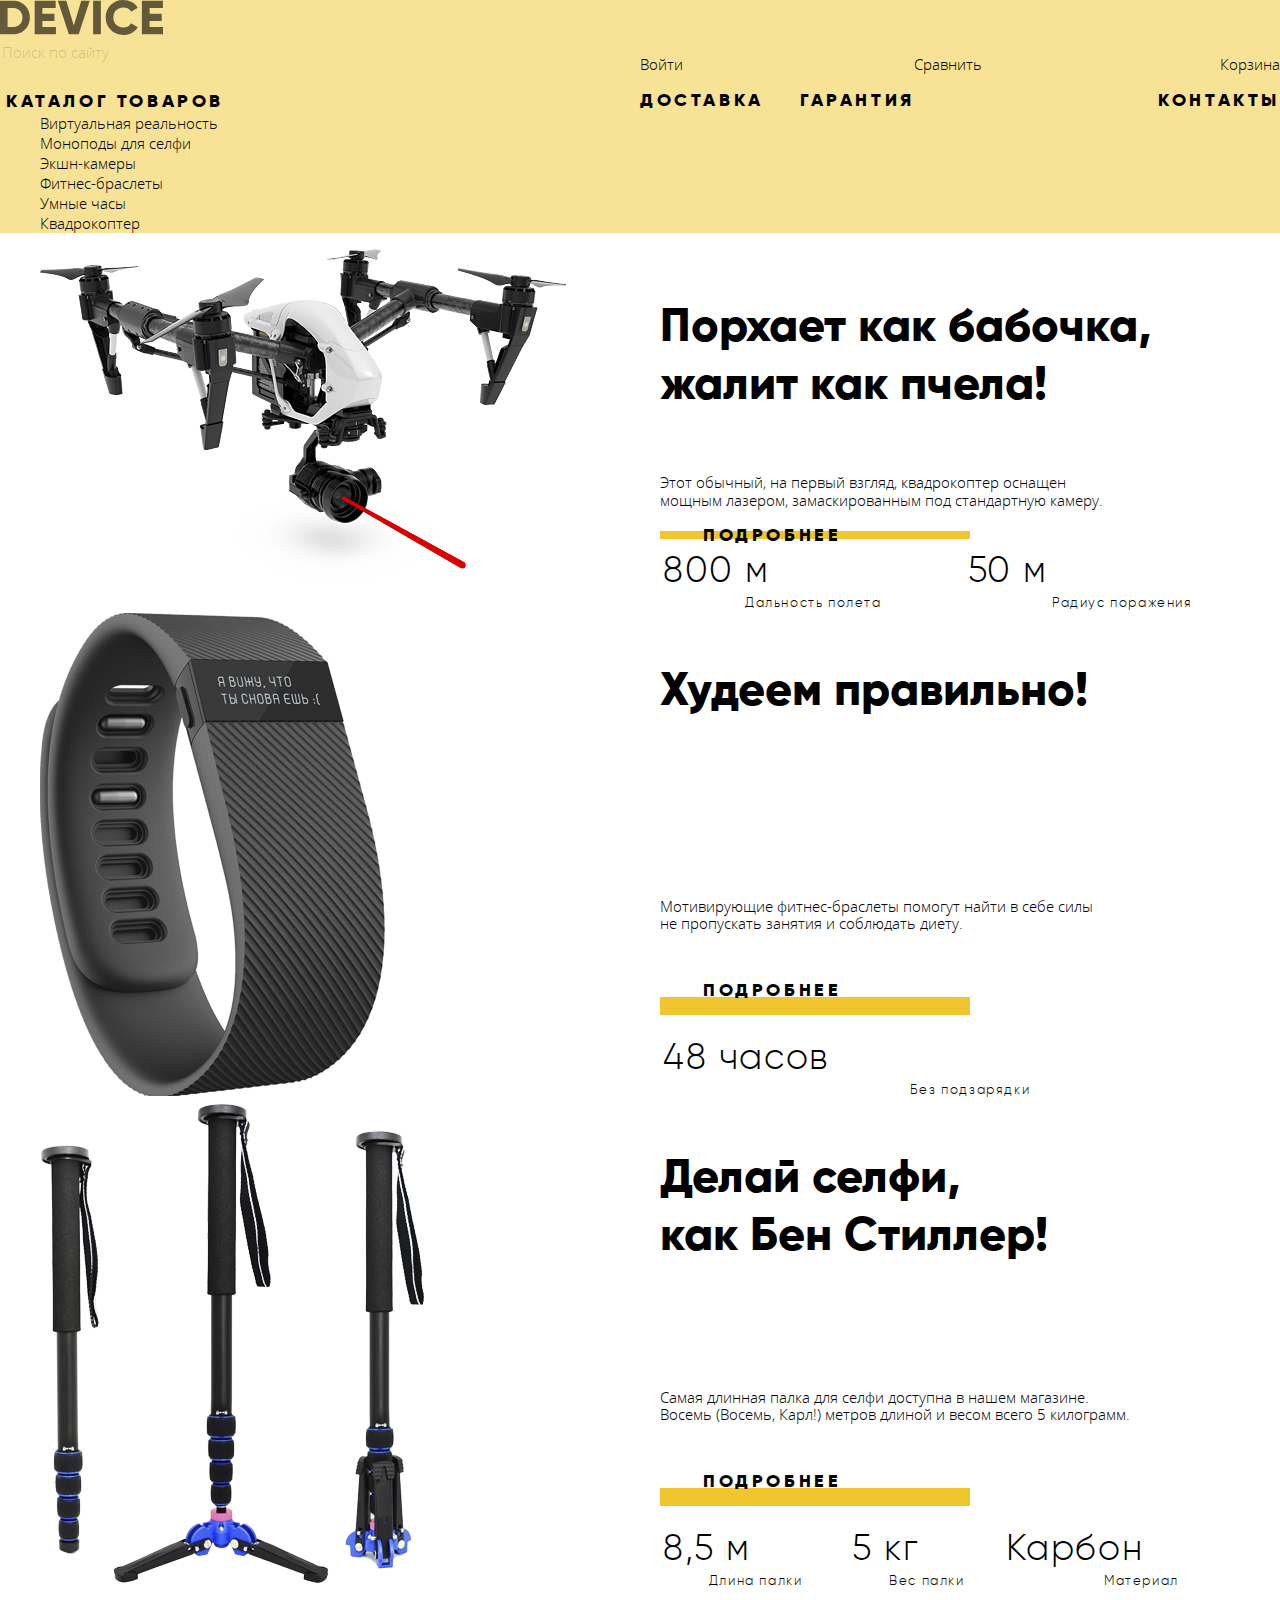
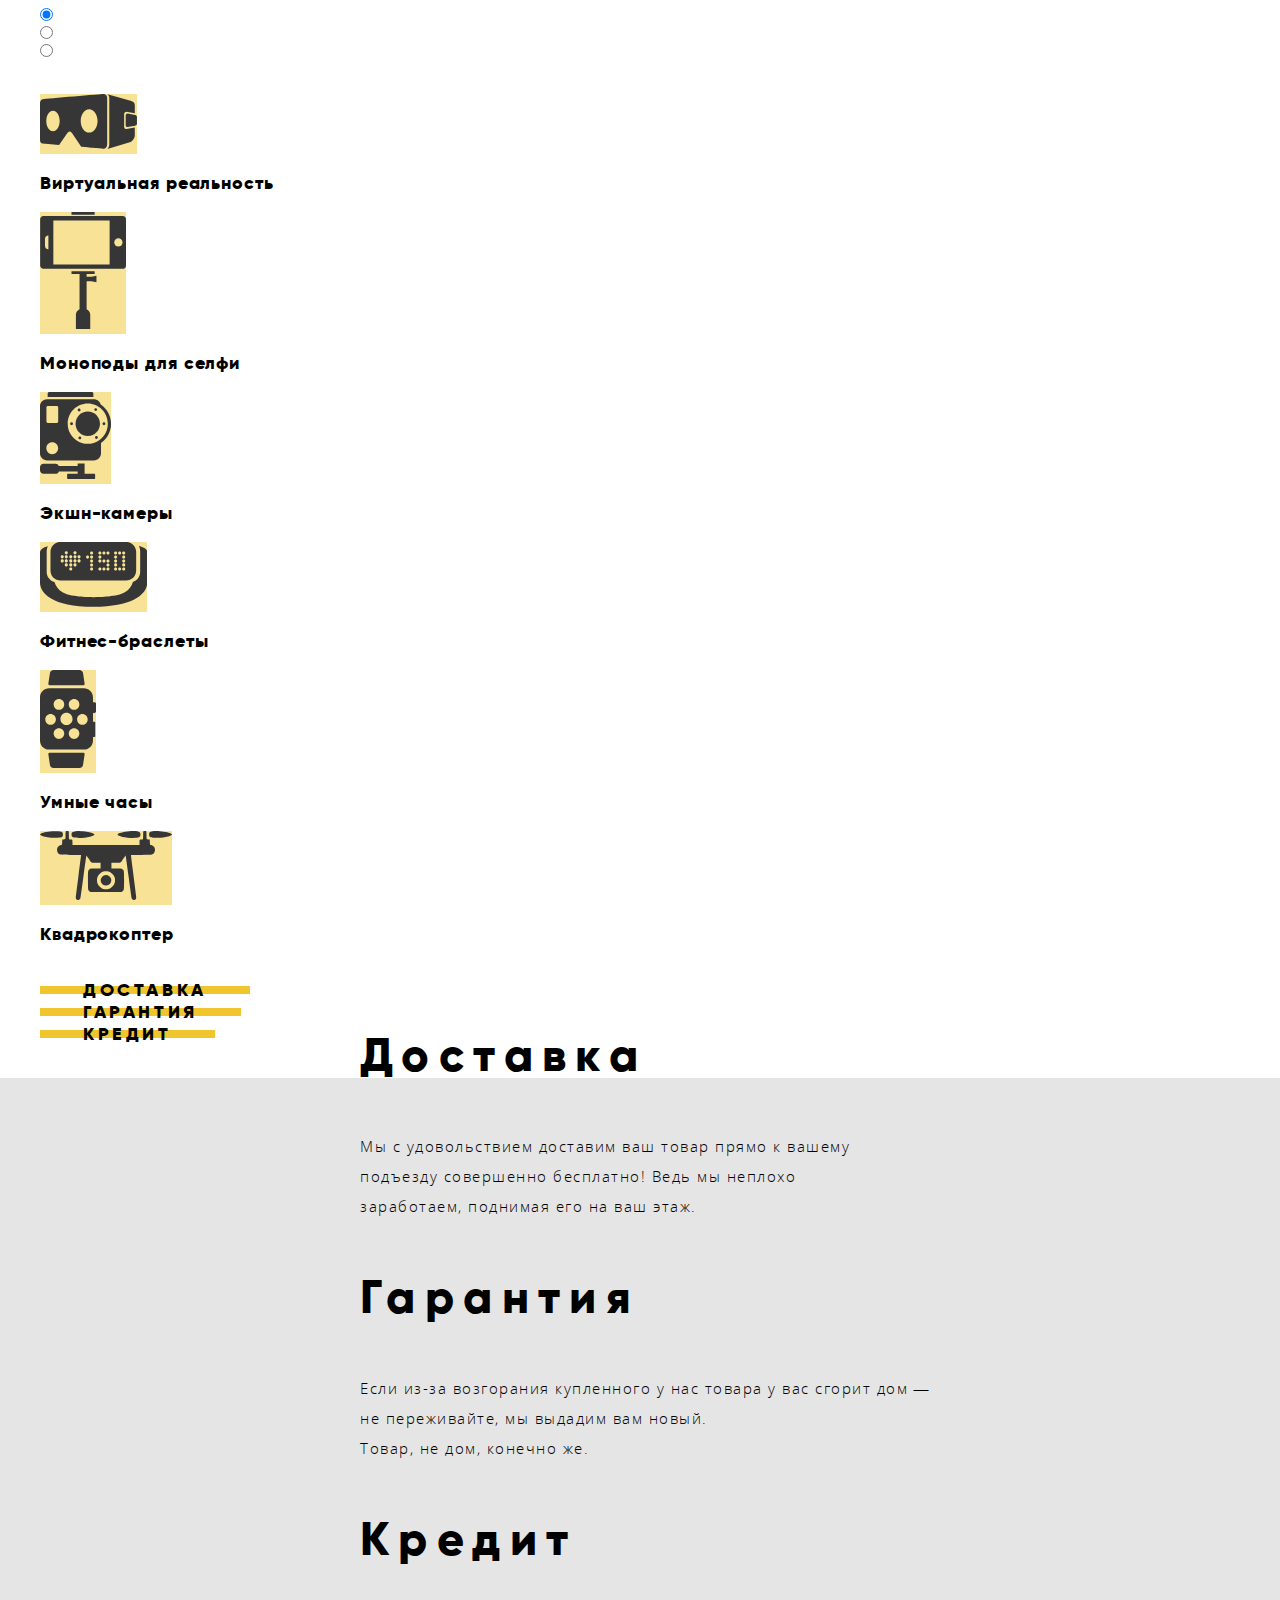
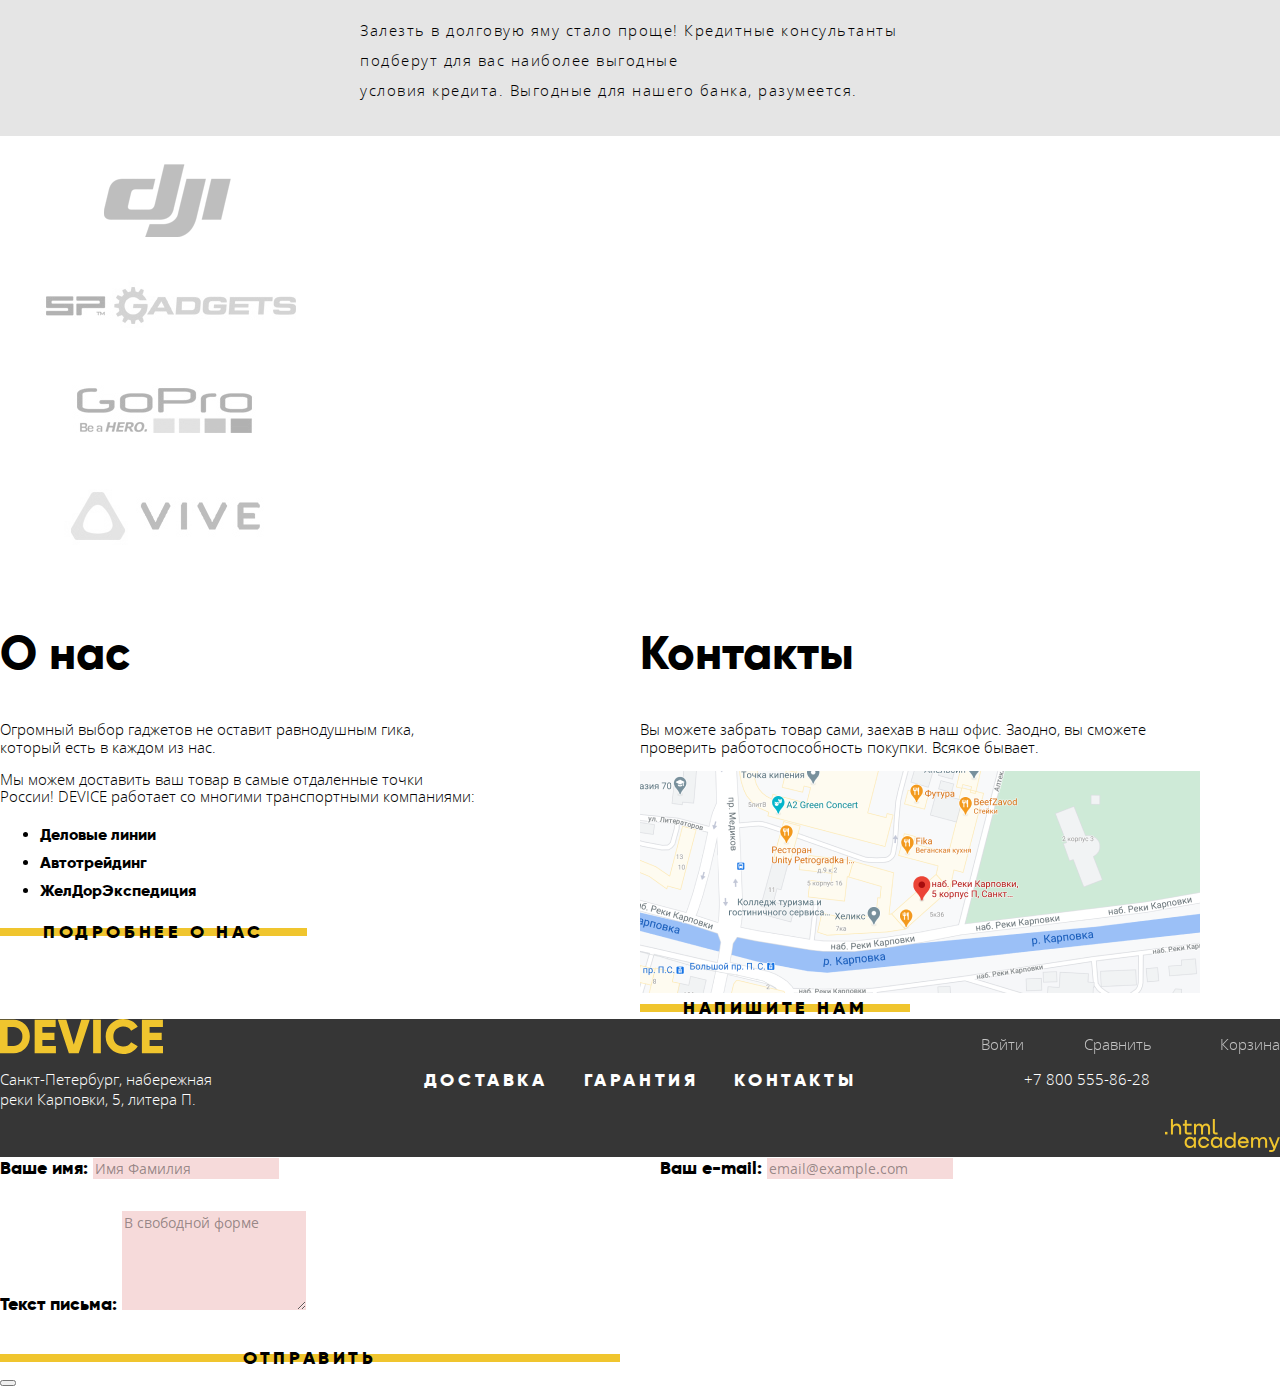
==== commit 6daaa570: "Добавили грид-раскладку главной страницы" ====
--- a/index.html
+++ b/index.html
@@ -14,130 +14,127 @@
 
 <body class = "page-body">
   <header class = "main-header">
-    <a class = "main-header-logo" href = "index.html"><img src="img/device_logo_black.svg" width="163" height="35" alt="Интернет-магазин Девайс"></a>
-    <div class = "main-header-container">
-        <form class=search-form action="https://echo.htmlacademy.ru" method="POST">
-          <input class = "main-header-search" type="search" name = "search" placeholder="Поиск по сайту">
-          <button class = "search-button" type="submit">Найти</button>
-        </form>
+    <a class = "main-header__logo" href = "index.html"><img src="img/device_logo_black.svg" width="163" height="35" alt="Интернет-магазин Девайс"></a>
+    <div class = "main-header__container">
+      <form class="search-form main-header__search" action="https://echo.htmlacademy.ru" method="POST">
+        <input class = "search-form__input" type="search" name = "search" placeholder="Поиск по сайту">
+        <button class = "search-form__button" type="submit">Найти</button>
+      </form>
       <ul class = "customer-panel">
-        <li class = "customer-panel-item"><a href="#">Войти</a></li>
-        <li class = "customer-panel-item"><a href="#">Сравнить</a></li>
-        <li class = "customer-panel-item"><a href="#">Корзина</a></li>
-      </ul>
-    </div>
-    <div class = "main-header-container">
-      <nav class="main-navigation">
+        <li class = "customer-panel__item"><a href="#">Войти</a></li>
+        <li class = "customer-panel__item"><a href="#">Сравнить</a></li>
+        <li class = "customer-panel__item"><a href="#">Корзина</a></li>
+      </ul>
+    </div>
+    <div class = "main-header__container">
+      <nav class="main-header__navigation">
         <ul class = "site-navigation">
-          <li class = "site-navigation-item">
-            <button class = "catalog-button" type="button">Каталог товаров</button>
-            <ul class="catalog-list">
-              <li class = "catalog-item"><a href="catalog.html">Виртуальная реальность</a></li>
-              <li class = "catalog-item"><a href="catalog.html">Моноподы для селфи</a></li>
-              <li class = "catalog-item"><a href="catalog.html">Экшн-камеры</a></li>
-              <li class = "catalog-item"><a href="catalog.html">Фитнес-браслеты</a></li>
-              <li class = "catalog-item"><a href="catalog.html">Умные часы</a></li>
-              <li class = "catalog-item"><a href="catalog.html">Квадрокоптер</a></li>
+          <li class = "catalog-panel site-navigation__item">
+            <button class = "catalog-panel__button" type="button">Каталог товаров</button>
+            <ul class="catalog-list catalog-panel__list">
+              <li class = "catalog-list__item"><a href="catalog.html">Виртуальная реальность</a></li>
+              <li class = "catalog-list__item"><a href="catalog.html">Моноподы для селфи</a></li>
+              <li class = "catalog-list__item"><a href="catalog.html">Экшн-камеры</a></li>
+              <li class = "catalog-list__item"><a href="catalog.html">Фитнес-браслеты</a></li>
+              <li class = "catalog-list__item"><a href="catalog.html">Умные часы</a></li>
+              <li class = "catalog-list__item"><a href="catalog.html">Квадрокоптер</a></li>
             </ul>
           </li>
-          <li class = "site-navigation-item"><a href="#">Доставка</a></li>
-          <li class = "site-navigation-item"><a href="#">Гарантия</a></li>
-          <li class = "site-navigation-item"><a href="#">Контакты</a></li>
+          <li class = "site-navigation__item"><a href="#">Доставка</a></li>
+          <li class = "site-navigation__item"><a href="#">Гарантия</a></li>
+          <li class = "site-navigation__item"><a href="#">Контакты</a></li>
         </ul>
       </nav>
     </div>
   </header>
 
-  <main class="container">
-    <h1 class="main-title">Интернет-магазин Девайс</h1>
+  <main class="main-page container">
+    <h1 class="visually-hidden">Интернет-магазин Девайс</h1>
 
     <section class="top-goods">
-      <h2 class="top-goods-section-title">Топ-3 товаров</h2>
-      <ul class="top-goods-list">
-        <li class="top-goods-item">
-          <h3 class="top-goods-item-title">Квадрокоптер</h3>
-          <p class="top-goods-item-number">
+      <h2 class="visually-hidden">Топ-3 товаров</h2>
+      <ul class="top-goods__cards">
+        <li class="top-goods-card">
+          <h3 class="visually-hidden">Квадрокоптер</h3>
+          <p class="top-goods-card__number">
             01
           </p>
-          <div>
+          <div class="top-goods-card__image">
             <img src="img/slider-quadrocopter.png" width="526" height="334" alt="Квадрокоптер">
           </div>
-          <div>
-            <p class="top-goods-item-slogan">
+
+            <p class="top-goods-card__slogan">
               Порхает как бабочка,
               жалит как пчела!
             </p>
-            <p class="top-goods-item-description">
+            <p class="top-goods-card__description">
               Этот обычный, на первый взгляд, квадрокоптер оснащен <br>
               мощным лазером, замаскированным под стандартную камеру.
             </p>
             <a class="button" href="catalog.html">Подробнее</a>
-            <table class="top-goods-item-details">
-              <tr class="top-goods-item-details-values">
+            <table class="item-details top-goods-card__details">
+              <tr class="item-details__values">
                 <td>800 м</td>
                 <td>50 м</td>
               </tr>
-              <tr class="top-goods-item-details-head">
+              <tr class="item-details__head">
                 <th>Дальность полета</th>
                 <th>Радиус поражения</th>
               </tr>
             </table>
-          </div>
-        </li>
-
-        <li class="top-goods-item">
-          <h3 class="top-goods-item-title">Умные часы</h3>
-          <p class="top-goods-item-number">
+
+        </li>
+
+        <li class="top-goods-card">
+          <h3 class="visually-hidden">Умные часы</h3>
+          <p class="top-goods-card__number">
             02
           </p>
-          <div>
+          <div class="top-goods-card__image">
             <img src="img/slider-fitbit.png" width="345" height="485" alt="Умные часы">
           </div>
-          <div>
-            <p class="top-goods-item-slogan">
-              Худеем правильно!
-            </p>
-            <p class="top-goods-item-description">
-              Мотивирующие фитнес-браслеты помогут найти в себе силы <br>
-              не пропускать занятия и соблюдать диету.
-            </p>
-            <a class="button" href="catalog.html">Подробнее</a>
-            <table class="top-goods-item-details">
-              <tr class="top-goods-item-details-values">
-                <td>48 часов</td>
-              </tr>
-              <tr class="top-goods-item-details-head">
-                <th>Без подзарядки</th>
-              </tr>
-            </table>
-          </div>
-        </li>
-
-        <li class="top-goods-item">
-          <h3 class="top-goods-item-title">Селфи-палка</h3>
-          <p class="top-goods-item-number">
+          <p class="top-goods-card__slogan">
+            Худеем правильно!
+          </p>
+          <p class="top-goods-card__description">
+            Мотивирующие фитнес-браслеты помогут найти в себе силы <br>
+            не пропускать занятия и соблюдать диету.
+          </p>
+          <a class="button" href="catalog.html">Подробнее</a>
+          <table class="top-goods-card__details">
+            <tr class="item-details__values">
+              <td>48 часов</td>
+            </tr>
+            <tr class="item-details__head">
+              <th>Без подзарядки</th>
+            </tr>
+          </table>
+        </li>
+
+        <li class="top-goods-card">
+          <h3 class="visually-hidden">Селфи-палка</h3>
+          <p class="top-goods-card__number">
             03
           </p>
-          <div>
+          <div class="top-goods-card__image">
             <img src="img/slider-selfie_stick.png" width="384" height="486" alt="Селфи-палка">
           </div>
-          <div>
-            <p class="top-goods-item-slogan">
+            <p class="top-goods-card__slogan">
               Делай селфи, <br>
               как Бен Стиллер!
             </p>
-            <p class="top-goods-item-description">
+            <p class="top-goods-card__description">
               Самая длинная палка для селфи доступна в нашем магазине. <br>
               Восемь (Восемь, Карл!) метров длиной и весом всего 5 килограмм.
             </p>
             <a class="button" href="catalog.html">Подробнее</a>
-            <table class="top-goods-item-details">
-                <tr class="top-goods-item-details-values">
+            <table class="top-goods-card__details">
+                <tr class="item-details__values">
                   <td>8,5 м</td>
                   <td>5 кг</td>
                   <td>Карбон</td>
                 </tr>
-                <tr class="top-goods-item-details-head">
+                <tr class="item-details__head">
                   <th>Длина палки</th>
                   <th>Вес палки</th>
                   <th>Материал</th>
@@ -148,99 +145,99 @@
 
       </ul>
 
-      <ul class="slider-control">
-        <li class="slider-control-item"><input aria-label="Товар 1" name="slide" type="radio" checked></li>
-        <li class="slider-control-item"><input aria-label="Товар 2" name="slide" type="radio"></li>
-        <li class="slider-control-item"><input aria-label="Товар 3" name="slide" type="radio"></li>
+      <ul class="slider-control top-goods__slider-control">
+        <li class="slider-control__button"><input aria-label="Товар 1" name="slide" type="radio" checked></li>
+        <li class="slider-control__button"><input aria-label="Товар 2" name="slide" type="radio"></li>
+        <li class="slider-control__button"><input aria-label="Товар 3" name="slide" type="radio"></li>
       </ul>
 
     </section>
 
     <section class="popular">
-      <h2 class="popular-section-title">Популярные товары</h2>
-      <ul class="popular-list">
-        <li class="popular-item">
-          <a href="catalog.html">
-            <div class="popular-item-wrapper">
+      <h2 class="visually-hidden">Популярные товары</h2>
+      <ul class="popular__list">
+        <li class="popular-item">
+          <a href="catalog.html">
+            <div class="popular-item__image">
               <img src="img/popular-VR.svg" width="97" height="55" alt="Виртуальная реальность">
             </div>
-            <p class="popular-item-title">Виртуальная реальность</p>
-          </a>
-        </li>
-        <li class="popular-item">
-          <a href="catalog.html">
-            <div class="popular-item-wrapper">
+            <p class="popular-item__title">Виртуальная реальность</p>
+          </a>
+        </li>
+        <li class="popular-item">
+          <a href="catalog.html">
+            <div class="popular-item__image">
               <img src="img/popular-monopods.svg" width="86" height="117" alt="Моноподы">
             </div>
-            <p class="popular-item-title">Моноподы для селфи</p>
+            <p class="popular-item__title">Моноподы для селфи</p>
           </a>
           </li>
         <li class="popular-item">
           <a href="catalog.html">
-            <div class="popular-item-wrapper">
+            <div class="popular-item__image">
               <img src="img/popular-go_pros.svg" width="71" height="87" alt="Экшн-камеры">
             </div>
-            <p class="popular-item-title">Экшн-камеры</p>
-          </a>
-        </li>
-        <li class="popular-item">
-          <a href="catalog.html">
-            <div class="popular-item-wrapper">
+            <p class="popular-item__title">Экшн-камеры</p>
+          </a>
+        </li>
+        <li class="popular-item">
+          <a href="catalog.html">
+            <div class="popular-item__image">
               <img src="img/popular-fitbits.svg" width="107" height="65" alt="Фитнес-браслеты">
             </div>
-            <p class="popular-item-title">Фитнес-браслеты</p>
-          </a>
-        </li>
-        <li class="popular-item">
-          <a href="catalog.html">
-            <div class="popular-item-wrapper">
+            <p class="popular-item__title">Фитнес-браслеты</p>
+          </a>
+        </li>
+        <li class="popular-item">
+          <a href="catalog.html">
+            <div class="popular-item__image">
               <img src="img/popular-smart_watches.svg" width="56" height="98" alt="Умные часы">
             </div>
-            <p class="popular-item-title">Умные часы</p>
-          </a>
-        </li>
-        <li class="popular-item">
-          <a href="catalog.html">
-            <div class="popular-item-wrapper">
+            <p class="popular-item__title">Умные часы</p>
+          </a>
+        </li>
+        <li class="popular-item">
+          <a href="catalog.html">
+            <div class="popular-item__image">
               <img src="img/popular-quadrocopters.svg" width="132" height="69" alt="Квадрокоптер">
             </div>
-            <p class="popular-item-title">Квадрокоптер</p>
+            <p class="popular-item__title">Квадрокоптер</p>
           </a>
         </li>
       </ul>
     </section>
 
     <section class="features">
-      <h2 class="features-section-title">Преимущества заказа у нас</h2>
-
-      <ul class="features-panel">
-        <li class = "features-panel-item"><button class="button" type="button">Доставка</button></li>
-        <li class = "features-panel-item"><button class="button" type="button">Гарантия</button></li>
-        <li class = "features-panel-item"><button class="button" type="button">Кредит</button></li>
-      </ul>
-
-      <ul class="features-list">
-        <li class="features-list-item">
-          <h3 class="features-list-item-header">Доставка</h3>
-          <p class="features-list-item-description">
+      <h2 class="visually-hidden">Преимущества заказа у нас</h2>
+
+      <ul class="features-buttons features__panel">
+        <li class = "features-buttons__button"><button class="button" type="button">Доставка</button></li>
+        <li class = "features-buttons__button"><button class="button" type="button">Гарантия</button></li>
+        <li class = "features-buttons__button"><button class="button" type="button">Кредит</button></li>
+      </ul>
+
+      <ul class="features__cards">
+        <li class="feature-card">
+          <h3 class="feature-card__header">Доставка</h3>
+          <p class="feature-card__description">
             Мы с удовольствием доставим ваш товар прямо к вашему <br>
             подъезду совершенно бесплатно! Ведь мы неплохо <br>
             заработаем, поднимая его на ваш этаж.
           </p>
         </li>
 
-        <li class="features-list-item">
-          <h3 class="features-list-item-header">Гарантия</h3>
-          <p class="features-list-item-description">
+        <li class="feature-card">
+          <h3 class="feature-card__header">Гарантия</h3>
+          <p class="feature-card__description">
             Если из-за возгорания купленного у нас товара у вас сгорит дом — <br>
             не переживайте, мы выдадим вам новый. <br>
             Товар, не дом, конечно же.
           </p>
         </li>
 
-        <li class="features-list-item">
-          <h3 class="features-list-item-header">Кредит</h3>
-          <p class="features-list-item-description">
+        <li class="feature-card">
+          <h3 class="feature-card__header">Кредит</h3>
+          <p class="feature-card__description">
             Залезть в долговую яму стало проще! Кредитные консультанты <br>
             подберут для вас наиболее выгодные <br>
             условия кредита. Выгодные для нашего банка, разумеется.
@@ -251,18 +248,18 @@
     </section>
 
     <section class="partners">
-      <h2 class="partners-section-title">Наши партнеры</h2>
-      <ul class="partners-list">
-        <li class="partners-list-item">
+      <h2 class="visually-hidden">Наши партнеры</h2>
+      <ul class="partners__list">
+        <li class="partner partners__list-item">
           <a href="#"><img src="img/logo-DJI.png" width="260" height="100" alt="DJI"></a>
         </li>
-        <li class="partners-list-item">
+        <li class="partner partners__list-item">
           <a href="#"><img src="img/logo-SP_gadgets.png" width="260" height="100" alt="SP Gadgets"></a>
         </li>
-        <li class="partners-list-item">
+        <li class="partner partners__list-item">
           <a href="#"><img src="img/logo-Go_pro.png" width="260" height="100" alt="Go Pro"></a>
         </li>
-        <li class="partners-list-item">
+        <li class="partner partners__list-item">
           <a href="#"><img src="img/logo-VIVE.png" width="260" height="100" alt="VIVE"></a>
         </li>
       </ul>
@@ -270,32 +267,32 @@
 
     <div class="wrapper">
       <section class="about-us">
-        <h2 class="about-us-section-title">О нас</h2>
-        <p class="about-us-description">
+        <h2 class="about-us__section-title">О нас</h2>
+        <p class="about-us__description">
           Огромный выбор гаджетов не оставит равнодушным гика, <br>
           который есть в каждом из нас.
         </p>
 
-        <p class="about-us-description">
+        <p class="about-us__description">
           Мы можем доставить ваш товар в самые отдаленные точки <br>
           России! DEVICE работает со многими транспортными компаниями:
         </p>
 
-        <ul class="transport-companies">
-          <li class="transport-companies-item">Деловые линии</li>
-          <li class="transport-companies-item">Автотрейдинг</li>
-          <li class="transport-companies-item">ЖелДорЭкспедиция</li>
+        <ul class="transport-companies about-us__transport-companies">
+          <li class="transport-companies__item">Деловые линии</li>
+          <li class="transport-companies__item">Автотрейдинг</li>
+          <li class="transport-companies__item">ЖелДорЭкспедиция</li>
         </ul>
         <a class="button" href="#">Подробнее о нас</a>
       </section>
 
       <section class="contacts">
-        <h2 class="contacts-section-title">Контакты</h2>
-        <p class="contacts-description">
+        <h2 class="contacts__section-title">Контакты</h2>
+        <p class="contacts__description">
           Вы можете забрать товар сами, заехав в наш офис. Заодно, вы сможете <br>
           проверить работоспособность покупки. Всякое бывает.
         </p>
-        <a><img src="img/map_store_location.png" width="560" height="222" alt="Карта маршрута до магазина"></a>
+        <a href = "#"><img src="img/map_store_location.png" width="560" height="222" alt="Карта маршрута до магазина"></a>
         <a class="button" href="#">Напишите нам</a>
       </section>
     </div>
@@ -303,33 +300,33 @@
   </main>
 
   <footer class="main-footer">
-    <a class = "main-footer-logo" href = "index.html"><img src="img/device_logo_yellow.svg" width="163" height="35" alt="Интернет-магазин Девайс"></a>
-    <div class="main-footer-container">
+    <a class = "main-footer__logo" href = "index.html"><img src="img/device_logo_yellow.svg" width="163" height="35" alt="Интернет-магазин Девайс"></a>
+    <div class="main-footer__container">
       <ul class="customer-panel">
-        <li class="customer-panel-item"><a href="#">Войти</a></li>
-        <li class="customer-panel-item"><a href="#">Сравнить</a></li>
-        <li class="customer-panel-item"><a href="#">Корзина</a></li>
-      </ul>
-    </div>
-    <div class="main-footer-container">
-      <address class="footer-address">
+        <li class="customer-panel__item"><a href="#">Войти</a></li>
+        <li class="customer-panel__item"><a href="#">Сравнить</a></li>
+        <li class="customer-panel__item"><a href="#">Корзина</a></li>
+      </ul>
+    </div>
+    <div class="main-footer__container">
+      <address class="main-footer__address">
         Санкт-Петербург, набережная<br>
         реки Карповки, 5, литера П.
       </address>
       <ul class="site-navigation">
-        <li class="site-navigation-item"><a href="#">Доставка</a></li>
-        <li class="site-navigation-item"><a href="#">Гарантия</a></li>
-        <li class="site-navigation-item"><a href="#">Контакты</a></li>
-      </ul>
-      <address class="footer-tel">
+        <li class="site-navigation__item"><a href="#">Доставка</a></li>
+        <li class="site-navigation__item"><a href="#">Гарантия</a></li>
+        <li class="site-navigation__item"><a href="#">Контакты</a></li>
+      </ul>
+      <address class="main-footer__tel">
         <a href="tel:+78005558628">+7 800 555-86-28</a>
       </address>
     </div>
-    <div class="main-footer-container">
-      <ul class="social">
-        <li class="social-button"><a href="#"><span class="social-button-title">Мы в Фейсбуке</span></a></li>
-        <li class="social-button"><a href="#"><span class="social-button-title">Мы в Инстаграмме</span></a></li>
-        <li class="social-button"><a href="#"><span class="social-button-title">Мы в Твиттере</span></a></li>
+    <div class="main-footer__container">
+      <ul class="main-footer__social">
+        <li class="social-button"><a href="#"><span class="visually-hidden">Мы в Фейсбуке</span></a></li>
+        <li class="social-button"><a href="#"><span class="visually-hidden">Мы в Инстаграмме</span></a></li>
+        <li class="social-button"><a href="#"><span class="visually-hidden">Мы в Твиттере</span></a></li>
       </ul>
     </div>
     <a class="copyright" href="https://htmlacademy.ru">
@@ -337,24 +334,24 @@
     </a>
   </footer>
 
-  <section class="modal-contact-us">
-    <h2 class="contact-us-section-title">Напишите нам</h2>
-    <form class ="contact-form" action="https://echo.htmlacademy.ru" method="POST">
-      <label>Ваше имя:
-        <input class="contact-name" type="text" name="name" placeholder="Имя Фамилия" required>
+  <section class="contact-us_modal">
+    <h2 class="visually-hidden">Напишите нам</h2>
+    <form class ="contact-form contact-us__form" action="https://echo.htmlacademy.ru" method="POST">
+      <label class="contact-form__field">Ваше имя:
+        <input class="contact-form__name" type="text" name="name" placeholder="Имя Фамилия" required>
       </label>
 
-      <label>Ваш e-mail:
-        <input class="contact-email" type="email" name="email" placeholder="email@example.com" required>
+      <label class="contact-form__field">Ваш e-mail:
+        <input class="contact-form__email" type="email" name="email" placeholder="email@example.com" required>
       </label>
 
-      <label>Текст письма:
-        <textarea class="contact-message" name="message" rows="5" placeholder="В свободной форме" required></textarea>
+      <label class="contact-form__field">Текст письма:
+        <textarea class="contact-form__message" name="message" rows="5" placeholder="В свободной форме" required></textarea>
       </label>
 
-      <button class="button" type="submit">Отправить</button>
+      <button class="button contact-form__button" type="submit">Отправить</button>
     </form>
-    <button aria-label="Закрыть" class="modal-close" type="button"></button>
+    <button class="close-button contact-form__close" aria-label="Закрыть" type="button"></button>
   </section>
 
 </body>
--- a/css/style.css
+++ b/css/style.css
@@ -69,14 +69,7 @@
 
 /*СКРЫВАЕМ НЕВИДИМЫЕ ЗАГОЛОВКИ*/
 
-.main-title, 
-.top-goods-section-title, 
-.top-goods-item-title, 
-.popular-section-title, 
-.features-section-title, 
-.partners-section-title, 
-.contact-us-section-title, 
-.social-button-title {
+.visually-hidden {
   position: absolute;
   clip: rect(0 0 0 0);
   width: 1px;
@@ -84,17 +77,209 @@
   margin: -1px;
 }
 
-.customer-panel-item, 
+.customer-panel__item, 
+.customer-panel__item-logged,
 .site-navigation, 
-.catalog-item, 
-.top-goods-list, 
+.catalog-list__item, 
+.top-goods__cards, 
 .slider-control, 
 .popular-item, 
-.features-list-item, 
-.features-panel-item, 
-.partners-list-item, 
-.social-button {
+.feature-card, 
+.features-buttons__button, 
+.partners__list-item, 
+.social-button,
+.breadcrumbs,
+.sort-type,
+.order-type,
+.item-cards,
+.pages {
   list-style: none;
+}
+
+/*_________________GRID_____________________*/
+
+.page {
+  height: 100%;
+}
+
+.page-body{
+  min-height: 100%;
+  display: grid;
+  grid-template-rows: min-content 1fr min-content;
+  align-content: start;
+}
+
+.main-page.container {
+  display: grid;
+  grid-template-rows: repeat(5,min-content);
+}
+
+.main-page .wrapper {
+  display: grid;
+  grid-template-columns: 1fr 1fr ;
+}
+
+.features{
+  display: grid;
+  grid-template-columns: 1fr 3fr;
+}
+/*---------------GRID-CUSTOMER-PANEL-------------*/
+.customer-panel {
+  display: grid;
+  grid-template-columns: min-content 1fr 1fr;
+  padding: 0px ;
+  gap:60px;
+}
+
+.customer-panel__item{
+  justify-self: end;
+}
+
+.customer-panel__item:first-of-type{
+  justify-self: start;
+}
+
+
+/*-----------------GRID-HEADER-------------------*/
+.main-header {
+  display: grid;
+  grid-template-rows: min-content min-content 1fr;
+}
+
+
+.main-header__container:first-of-type{
+  display: grid;
+  grid-template-columns: 1fr 1fr;
+}
+
+.site-navigation {
+  display: grid;
+  grid-template-columns: 50% 1fr 1fr 2fr;
+  margin: 0px;
+  padding:0px;
+}
+
+.site-navigation__item:last-of-type{
+  justify-self: end;
+}
+
+/*--------------GRID-SLIDER-CARD---------------*/
+
+.top-goods-card{
+  display: grid;
+  grid-template-columns: 2fr 1fr 1fr;
+  grid-template-rows: repeat(4, min-content);
+  grid-template-areas: 
+  "img slogan slogan"
+  "img slogan slogan"
+  "img description description"
+  "img more ."
+  "img details details";
+}
+
+.top-goods-card__description{
+  grid-area: description;
+}
+
+.top-goods-card .button{
+  grid-area: more;
+}
+
+.top-goods-card__image{
+  grid-area: img;
+  min-height: 100%;
+  min-width: 100%;
+}
+
+.top-goods-card__slogan{
+  grid-area:slogan;
+  z-index: 2;
+}
+
+.top-goods-card__details{
+  grid-area:details;
+}
+
+.top-goods-card__number{
+  grid-row:1/2;
+  grid-column: -2/-1;
+  z-index: 1;
+  margin:0px;
+  align-content: start;
+}
+
+
+
+/*--------------------GRID-FOOTER---------------*/
+.main-footer{
+  display: grid;
+  grid-template-columns: repeat(2, 1fr);
+  grid-template-rows: repeat(2, 1fr);
+  
+  grid-template-areas: 
+  "logo panel panel"
+  "nav nav nav"
+  ". social copyright";
+}
+
+.main-footer__logo{
+  grid-area: logo;
+}
+.main-footer__container:nth-of-type(1) {
+grid-area: panel;
+justify-self: end;
+}
+
+.main-footer__container:nth-of-type(2) {
+  grid-area: nav;
+
+  display: grid;
+  grid-template-columns: 1fr 3fr 1fr;
+  }
+
+.main-footer__container:nth-of-type(3) {
+  grid-area: social;
+}
+
+.copyright{
+  grid-area:copyright
+}
+
+.main-footer__container .site-navigation{
+  grid-template-columns: min-content min-content min-content;
+  gap: 36px;
+  justify-self: center;
+}
+  
+
+/*--------------GRID-MODAL---------------*/
+
+.contact-us__form{
+  display: grid;
+  grid-template-columns: 1fr 1fr;
+  grid-template-rows: min-content 1fr min-content;
+  grid-template-areas: 
+  "name mail"
+  "message message"
+  "submit .";
+  gap:32px 40px;
+}
+
+
+.contact-form__field:nth-of-type(1){
+ grid-area: name;
+}
+
+.contact-form__field:nth-of-type(2){
+  grid-area: mail;
+ }
+
+.contact-form__field:nth-of-type(3){
+  grid-area: message;
+}
+
+.contact-form__button{
+grid-area: submit;
 }
 
 /*ОСНОВНАЯ СТИЛИЗАЦИЯ*/
@@ -113,8 +298,8 @@
   color: var(--basic-white)
 }
 
-.site-navigation-item, 
-.catalog-button, .button, 
+.site-navigation__item, 
+.catalog-panel__button, .button, 
 .popular-item, 
 .contact-form {
   text-transform: uppercase;
@@ -125,11 +310,11 @@
   outline: none;
 }
 
-.catalog-item, 
+.catalog-list__item, 
 .customer-panel, 
-.main-header-search, 
-.footer-address, 
-.footer-tel {
+.search-form__input, 
+.main-footer__address, 
+.main-footer__tel {
   text-transform: initial;
   font-family: "Open Sans", "Arial", sans-serif;
   font-weight: 300;
@@ -139,16 +324,16 @@
   font-style: normal;
 }
 
-.top-goods-item-slogan, 
-.features-list-item-header, 
-.about-us-section-title, 
-.contacts-section-title {
+.top-goods-card__slogan, 
+.feature-card__header, 
+.about-us__section-title, 
+.contacts__section-title {
   font-weight: 800;
   font-size: 47px;
   line-height: 58px;
 }
 
-.features-list-item-header {
+.feature-card__header {
   letter-spacing: 0.2em;
 }
 
@@ -156,19 +341,19 @@
   background-image: linear-gradient(transparent 115px, var(--basic-grey-light) 115px);
 }
 
-.top-goods-item-description, 
-.features-list-item-description, 
-.about-us-description, 
-.contacts-description {
+.top-goods-card__description, 
+.feature-card__description, 
+.about-us__description, 
+.contacts__description {
   font-style: normal;
   font-family: "Open Sans", "Arial", sans-serif;
   font-weight: 300;
   font-size: 15px;
 }
 
-.top-goods-item-details-head, 
-
-.features-list-item-description {
+.item-details__head, 
+
+.feature-card__description {
   line-height: 30px;
   letter-spacing: 0.1em;
 }
@@ -179,7 +364,7 @@
   line-height: 28px;
 }
 
-.partners-list-item:not(:hover) {
+.partners__list-item:not(:hover) {
   filter: grayscale(20);
   opacity: 0.3;
 }
@@ -188,31 +373,37 @@
 
 /*СТИЛИЗУЕМ ПАНЕЛЬ ПОЛЬЗОВАТЕЛЯ, ПОИСК И НАВИГАЦИЮ*/
 
-.main-header-search, 
-.catalog-button {
+.search-form__input, 
+.catalog-panel__button {
   border: none;
   background: transparent;
   outline: none;
 }
 
-.main-footer a:hover, 
+.copyright:hover,
 .main-header a:hover, 
-.main-header-search:hover {
+.search-form__input:hover,
+.main-footer__logo:hover,
+.site-navigation a:hover,
+.breadcrumbs__item:not(:last-child):hover {
   opacity: 0.6;
 }
 
 .main-footer a:focus, 
 .main-header a:focus, 
-.main-header-search {
+.site-navigation a:focus,
+.search-form__input,
+.breadcrumbs__item {
   opacity: 0.3;
   outline: none;
 }
 
-.search-form:focus-within .main-header-search{
+.search-form:focus-within .search-form__input,
+.search-form__input:focus +.search-form__button{
   opacity: 1;
 }
 
-.main-header-search +.search-button{
+.search-form__input +.search-form__button{
   font-family: "Open Sans", "Arial", sans-serif;
   font-size:15px;
   line-height: 20px;
@@ -222,40 +413,77 @@
   opacity: 0;
 }
 
-.main-header-search:focus +.search-button {
-  opacity: 1;
-  
-}
-
-.main-header-search:focus +.search-button:hover {
+
+.search-form__input:focus +.search-form__button:hover {
   background-color:var(--basic-black);
   color:var(--basic-white);
   opacity: unset;
 }
 
-.main-header-search +.search-button:focus:focus {
+.search-form__input +.search-form__button:focus:focus {
   background-color:var(--basic-black);
   color:rgba(255, 255, 255, 0.3);
   opacity: unset;
 }
 
+.customer-panel__item-logged::before {
+  content:"Валентин Петухов";
+  padding-right: 5px;
+}
+
+.main-header .customer-panel__item-logged {
+  color:rgba(0,0,0, 0.5);
+}
+
+.main-header .customer-panel__item-logged::before {
+  color:rgba(0,0,0, 1);
+}
+
+
+.main-footer .customer-panel__item a,
+.main-footer .customer-panel__item-logged a,
+.main-footer .customer-panel__item-logged:before {
+  color:var(--basic-white);
+  opacity: 0.7;
+}
+
+.main-footer .customer-panel__item a:hover,
+.main-footer .customer-panel__item-logged a:hover{
+  color:var(--basic-white);
+  opacity:1;
+}
+
+.main-footer .customer-panel__item a:focus,
+.main-footer .customer-panel__item-logged a:focus{
+  color:var(--basic-white);
+  opacity: 0.3;
+}
+
+
 
 
 /*СТИЛИЗУЕМ ХАРАКТЕРИСТИКИ ТОП-ТОВАРОВ В СЛАЙДЕРЕ*/
 
-.top-goods-item-details {
+.top-goods-card__details {
   font-family: "Gilroy", "Arial", sans-serif;
   font-weight: 300;
   letter-spacing: 0.1em;
   font-style: normal;
 }
 
-.top-goods-item-details-values {
+.top-goods-card__number{
+  font-weight: 800;
+  font-size: 179px;
+  text-transform: uppercase;
+  color:var(--basic-white);
+}
+
+.item-details__values {
   font-size: 36px;
   line-height: 42px;
 }
 
-.top-goods-item-details-head th {
+.item-details__head th {
   font-size: 13px;
   line-height: 15px;
   font-weight: 300;
@@ -269,14 +497,14 @@
   text-transform: none;
 }
 
-.popular-item-wrapper {
+.popular-item__image {
   background-color: var(--special-yellow-light);
   display: inline-block
 }
 
 .popular-item a:focus 
-.popular-item-wrapper, 
-.popular-item a:hover .popular-item-wrapper {
+.popular-item__image, 
+.popular-item a:hover .popular-item__image {
   background-color: var(--special-yellow-dark);
 }
 
@@ -289,11 +517,12 @@
 /*СТИЛИЗУЕМ КНОПКИ*/
 
 .button {
+  background-color: transparent;
   background-image: linear-gradient( 
-    var(--basic-white) 33%, 
+    transparent 33%, 
     var(--special-yellow-dark) 33%, 
     var(--special-yellow-dark) 66%, 
-    var(--basic-white) 33%
+    transparent 33%
     );
   padding: 0px 43px;
   outline: none;
@@ -311,7 +540,7 @@
   color: rgba(0, 0, 0, 0.3);
 }
 
-.features-panel-item .button:focus {
+.features-buttons__button .button:focus {
   background-color: var(--basic-black);
   color: var(--special-yellow-light);
 }
@@ -324,9 +553,9 @@
   letter-spacing: initial;
 }
 
-.contact-name, 
-.contact-email, 
-.contact-message {
+.contact-form__name, 
+.contact-form__email, 
+.contact-form__message {
   font-family: "Open Sans", "Arial", sans-serif;
   font-style: normal;
   font-weight: normal;
@@ -337,28 +566,167 @@
   border: none;
 }
 
-.contact-name::placeholder, 
-.contact-email::placeholder, 
-.contact-message::placeholder {
+.contact-form__name::placeholder, 
+.contact-form__email::placeholder, 
+.contact-form__message::placeholder {
   color: rgba(0, 0, 0, 0.4);
 }
 
-.contact-name:hover, 
-.contact-email:hover, 
-.contact-message:hover {
+.contact-form__name:hover, 
+.contact-form__email:hover, 
+.contact-form__message:hover {
   background-color: var(--basic-grey-light);
 }
 
-.contact-name:focus, 
-.contact-email:focus, 
-.contact-message:focus {
+.contact-form__name:focus, 
+.contact-form__email:focus, 
+.contact-form__message:focus {
   background-color: transparent;
   border: solid 2px var(--special-yellow-light);
   color: var(--basic-black);
 }
 
-.contact-name:invalid, 
-.contact-email:invalid, 
-.contact-message:invalid {
+.contact-form__name:invalid, 
+.contact-form__email:invalid, 
+.contact-form__message:invalid {
   background-color: var(--special-pink);
-}+}
+
+
+/*СТИЛИЗУЕМ КАТАЛОГ*/
+
+.breadcrumbs{
+  color:var(--basic-black) !important;
+  opacity: 1 !important;
+}
+
+.breadcrumbs__item:not(:last-child) a:focus{
+  opacity: 0.1;
+}
+
+
+.filter__title {
+  background-color: #DCDCDC;
+}
+
+.filter__panel, .sort-panel {
+  background-color:var(--basic-grey-light)
+}
+
+.sort-panel__title, .filter__title {
+  text-transform: uppercase;
+  font-weight: 800;
+  letter-spacing: 0.1em;
+  font-size: 16px;
+  line-height: 20px;
+  outline: none;
+}
+
+
+.sort-type__item,
+.sort-type__item-active {
+  background-color:transparent;
+  font-family: "Open Sans", "Arial", sans-serif;
+  font-weight: 400;
+  font-size: 14px;
+  line-height: 19px;
+  border: none;
+  outline: none;
+}
+
+.sort-type__item,
+.pages__page {
+  opacity: 0.3;
+}
+
+.sort-type__item:hover,
+.pages__page:hover {
+  opacity: 0.6;
+}
+
+.sort-type__item:focus,
+.pages__page:focus {
+  opacity: 1;
+}
+
+/*КАТАЛОГ. Панель пагинации*/
+
+.pagination__back, .pagination__forward{
+  text-transform: uppercase;
+  background-color:transparent;
+  outline: none;
+  font-weight: 800;
+  border: none;
+  line-height: 20px;
+  letter-spacing: 0.1em;
+}
+
+.pagination{
+  background-color: #EBEBEB;
+  font-weight: 800;
+  line-height: 20px;
+  letter-spacing: 0.1em;
+}
+
+.pagination__back:hover,.pagination__forward:hover{
+  background-color: #d9d9d9;
+}
+
+.pagination__back:focus,.pagination__forward:focus{
+  color: rgba(0, 0, 0, 0.3);
+}
+
+
+
+/*КАТАЛОГ. Карточка товара*/
+
+.item-description__name{
+  font-weight: 800;
+  font-size: 18px;
+  line-height: 22px;
+  letter-spacing: 0.05em;
+}
+
+.item-description__price {
+  font-weight: 300;
+  font-size: 16px;
+  line-height: 18px;
+  letter-spacing: 0.05em;  
+}
+
+.item-card:hover img,
+.item-card:focus img{
+  opacity: 0.7;
+}
+
+.item-card__compare-button{
+  font-family: "Open Sans", "Arial", sans-serif;
+  font-weight: 300;
+  font-size: 13px;
+  line-height: 18px;
+  letter-spacing: 0.1em;
+  outline: none;
+  border: none;
+  background:none;
+  opacity: 0.5;
+}
+
+.item-card__compare-button:hover {
+  opacity:1;
+}
+
+.item-card__compare-button:focus {
+  opacity:0.2;
+}
+
+.item-card__cart-button,
+.item-card__compare-button {
+  visibility: hidden;
+}
+.item-card:hover >.item-card__cart-button,
+.item-card:focus >.item-card__cart-button,
+.item-card:hover > .item-card__compare-button,
+.item-card:focus > .item-card__compare-button {
+  visibility: visible;
+}
+
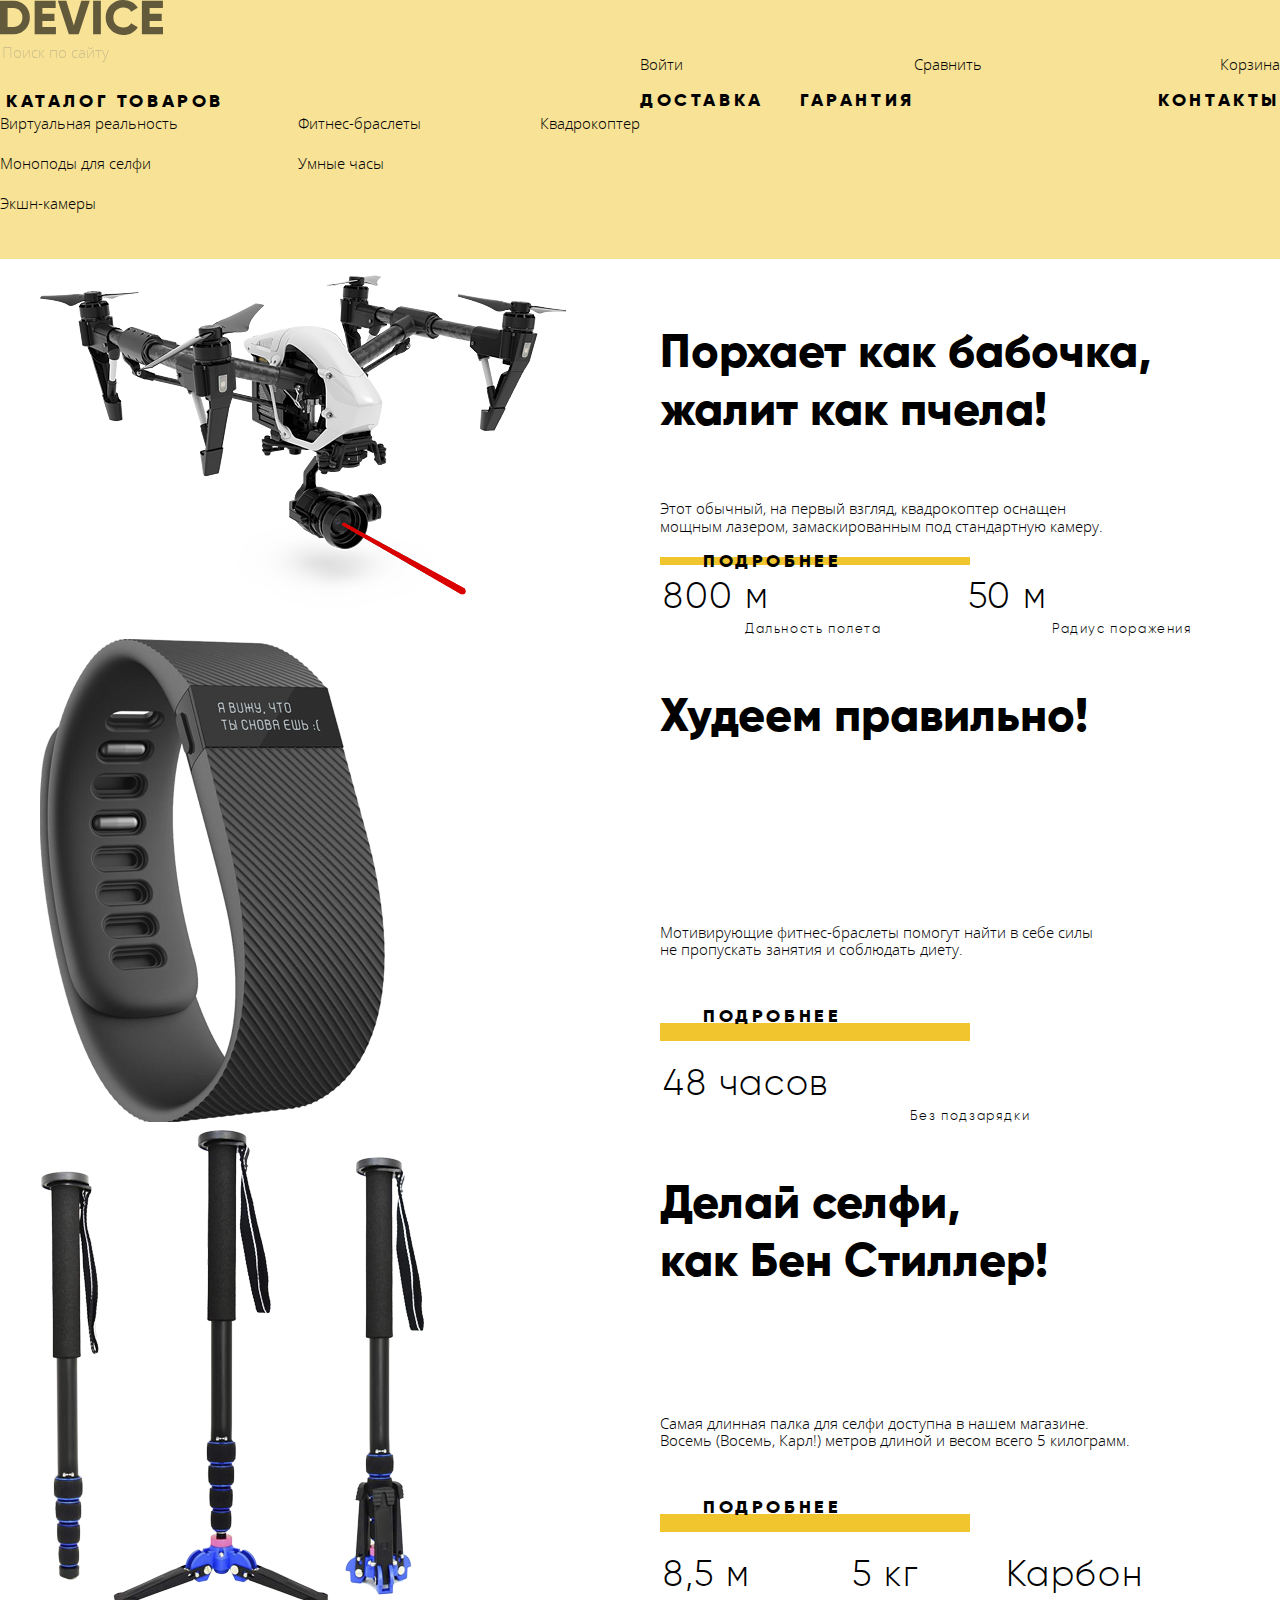
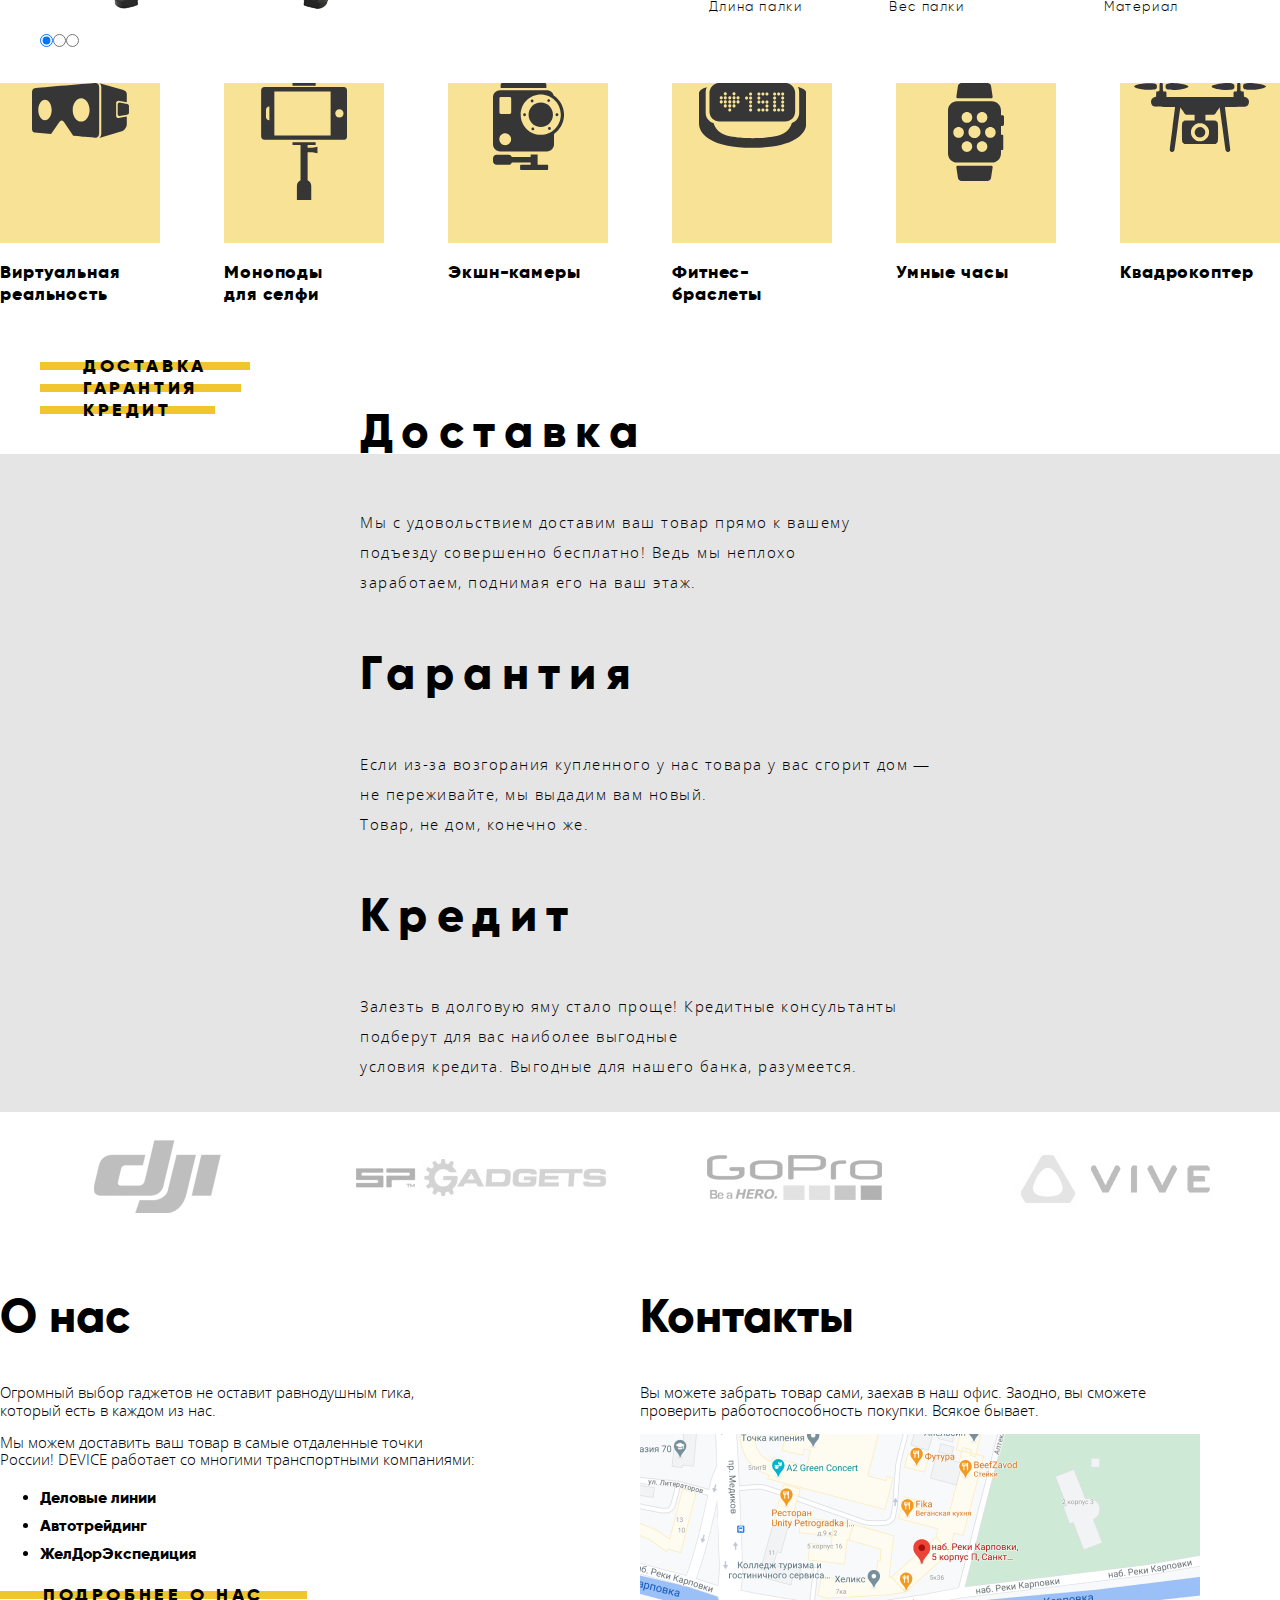
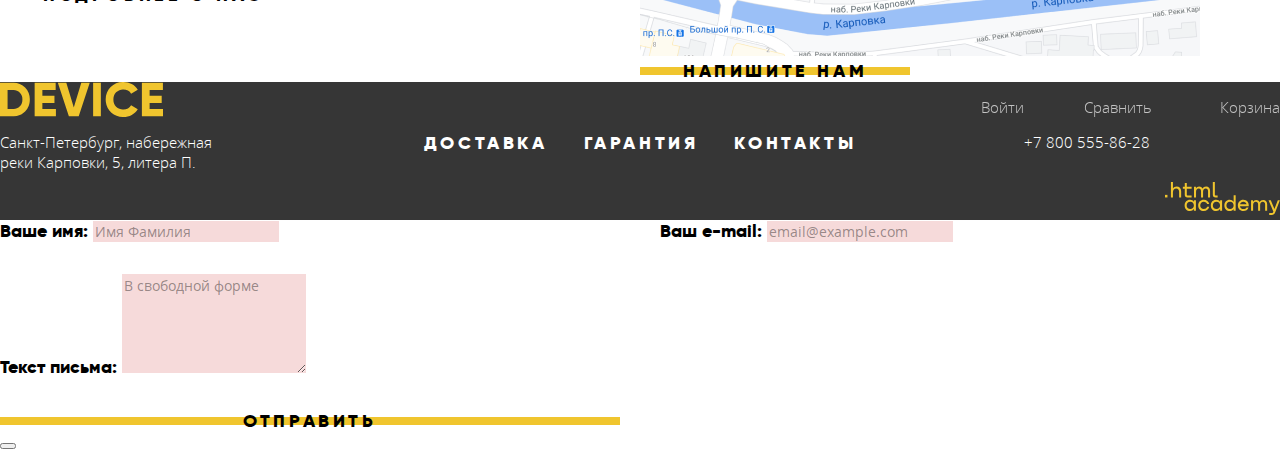
==== commit c7b7cbb3: "Добавили флекс-сетки для главной страницы" ====
--- a/index.html
+++ b/index.html
@@ -32,12 +32,18 @@
           <li class = "catalog-panel site-navigation__item">
             <button class = "catalog-panel__button" type="button">Каталог товаров</button>
             <ul class="catalog-list catalog-panel__list">
-              <li class = "catalog-list__item"><a href="catalog.html">Виртуальная реальность</a></li>
-              <li class = "catalog-list__item"><a href="catalog.html">Моноподы для селфи</a></li>
-              <li class = "catalog-list__item"><a href="catalog.html">Экшн-камеры</a></li>
-              <li class = "catalog-list__item"><a href="catalog.html">Фитнес-браслеты</a></li>
-              <li class = "catalog-list__item"><a href="catalog.html">Умные часы</a></li>
-              <li class = "catalog-list__item"><a href="catalog.html">Квадрокоптер</a></li>
+              <ul class ="catalog-list__column">
+                <li class = "catalog-list__item"><a href="catalog.html">Виртуальная реальность</a></li>
+                <li class = "catalog-list__item"><a href="catalog.html">Моноподы для селфи</a></li>
+                <li class = "catalog-list__item"><a href="catalog.html">Экшн-камеры</a></li>
+              </ul>
+              <ul class ="catalog-list__column">
+                <li class = "catalog-list__item"><a href="catalog.html">Фитнес-браслеты</a></li>
+                <li class = "catalog-list__item"><a href="catalog.html">Умные часы</a></li>
+              </ul>
+              <ul class ="catalog-list__column">
+                <li class = "catalog-list__item"><a href="catalog.html">Квадрокоптер</a></li>
+              </ul>
             </ul>
           </li>
           <li class = "site-navigation__item"><a href="#">Доставка</a></li>
@@ -169,7 +175,7 @@
             <div class="popular-item__image">
               <img src="img/popular-monopods.svg" width="86" height="117" alt="Моноподы">
             </div>
-            <p class="popular-item__title">Моноподы для селфи</p>
+            <p class="popular-item__title">Моноподы <br>для селфи</p>
           </a>
           </li>
         <li class="popular-item">
--- a/css/style.css
+++ b/css/style.css
@@ -109,6 +109,7 @@
   align-content: start;
 }
 
+/*--------------MAIN-PAGE____GRID-GENERAL--------------*/
 .main-page.container {
   display: grid;
   grid-template-rows: repeat(5,min-content);
@@ -123,6 +124,81 @@
   display: grid;
   grid-template-columns: 1fr 3fr;
 }
+
+/*---------------CATALOG____GRID-GENERAL----------------*/
+
+.catalog-page.container {
+  display: grid;
+  grid-template-rows: min-content min-content 1fr;
+  grid-template-columns: 1fr 2fr;
+  grid-template-areas:
+  "title title"
+  "crumbs crumbs"
+  "filter filter-result";
+}
+
+.main-title{
+  grid-area: title;
+}
+
+.breadcrumbs {
+  grid-area: crumbs;
+}
+
+.filter {
+  grid-area: filter;
+}
+
+.filter-result {
+  grid-area: filter-result;
+}
+
+/*---------------GRID___CATALOG___FILTER-RESULT-------------*/
+
+.filter-result{
+  display:grid;
+  grid-template-rows: min-content 1fr min-content;
+}
+
+.item-cards {
+  display: grid;
+  grid-template-rows: 1fr 1fr;
+  grid-template-columns: 1fr 1fr;
+  gap: 48px 40px;
+}
+
+/*---------------GRID___CATALOG___ITEM-CARD-------------*/
+
+
+
+.item-card {
+  display:grid;
+  grid-template-rows: min-content min-content min-content min-content min-content;
+}
+
+.item-description{
+  grid-row:5/6;
+}
+
+.item-card__image{
+  grid-row: 1/5;
+  grid-column: 1/2;
+  z-index: 1;
+}
+
+.item-card__cart-button{
+  grid-row: 2/3;
+  grid-column: 1/2;
+  z-index: 2;
+}
+
+.item-card__compare-button{
+  grid-row:3/4;
+  grid-column: 1/2;
+  z-index: 3;
+}
+
+
 /*---------------GRID-CUSTOMER-PANEL-------------*/
 .customer-panel {
   display: grid;
@@ -282,7 +358,52 @@
 grid-area: submit;
 }
 
-/*ОСНОВНАЯ СТИЛИЗАЦИЯ*/
+/*_________________FLEXBOX_____________________*/
+
+
+.catalog-panel__list{
+  display: flex;
+  flex-direction: row;
+  flex-wrap: nowrap;
+  justify-content: space-between;
+  width: 100%;
+  height: 146px;
+  padding:0;
+}
+
+.catalog-list__column{
+  padding:0;
+  display: flex;
+  flex-direction: column;
+  justify-content: flex-start;
+}
+
+.catalog-list__item{
+  margin-bottom:20px;
+}
+
+.top-goods__slider-control {
+  display: flex;
+  flex-direction:row;
+}
+
+
+.popular__list{
+  display: flex;
+  justify-content: space-between;
+  padding: 0;
+}
+
+
+.partners__list {
+  display: flex;
+  justify-content: space-around;
+  padding:0;
+}
+
+
+
+/*______________ОСНОВНАЯ СТИЛИЗАЦИЯ____________*/
 
 body {
   font-family: "Gilroy", "Arial", sans-serif;
@@ -495,12 +616,17 @@
 .popular-item {
   letter-spacing: 0.05em;
   text-transform: none;
+  width: 160px;
 }
 
 .popular-item__image {
   background-color: var(--special-yellow-light);
-  display: inline-block
-}
+  display: inline-block;
+  width: 160px;
+  height:160px;
+  text-align: center;
+}
+
 
 .popular-item a:focus 
 .popular-item__image, 
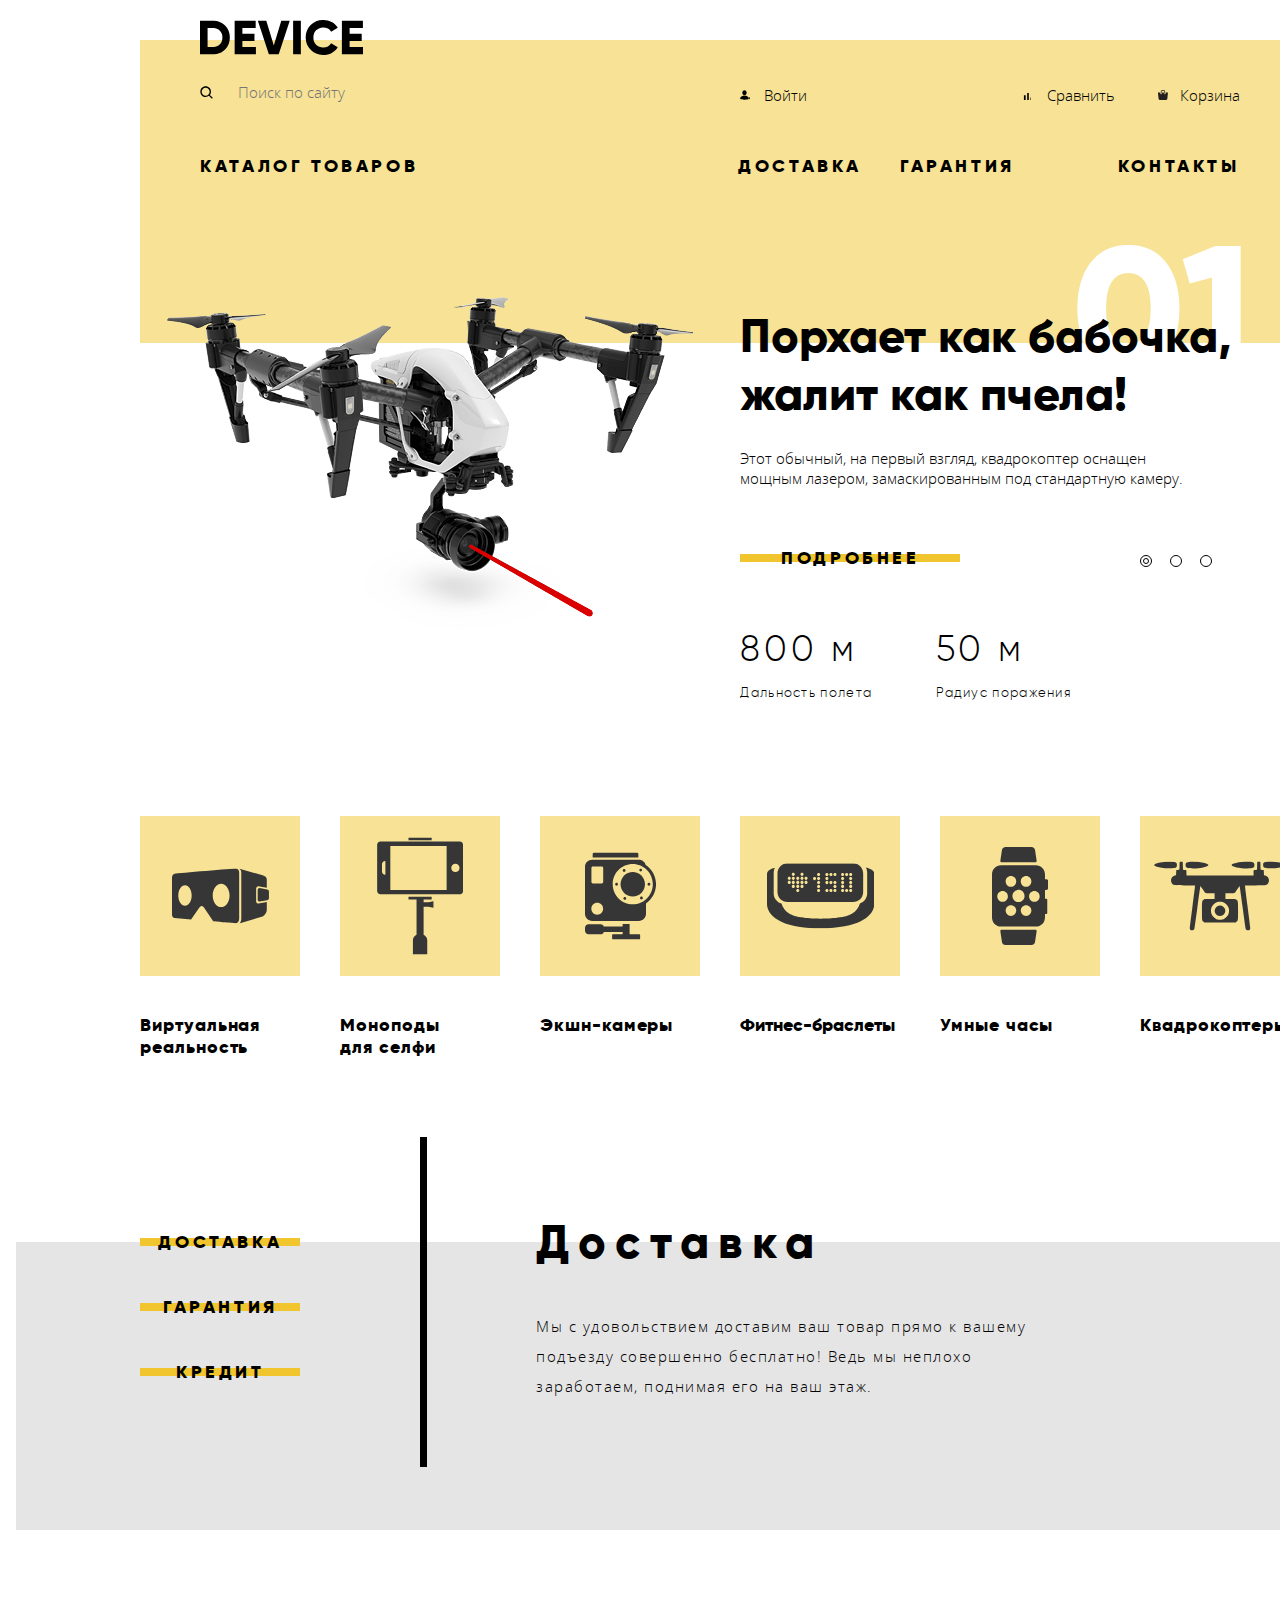
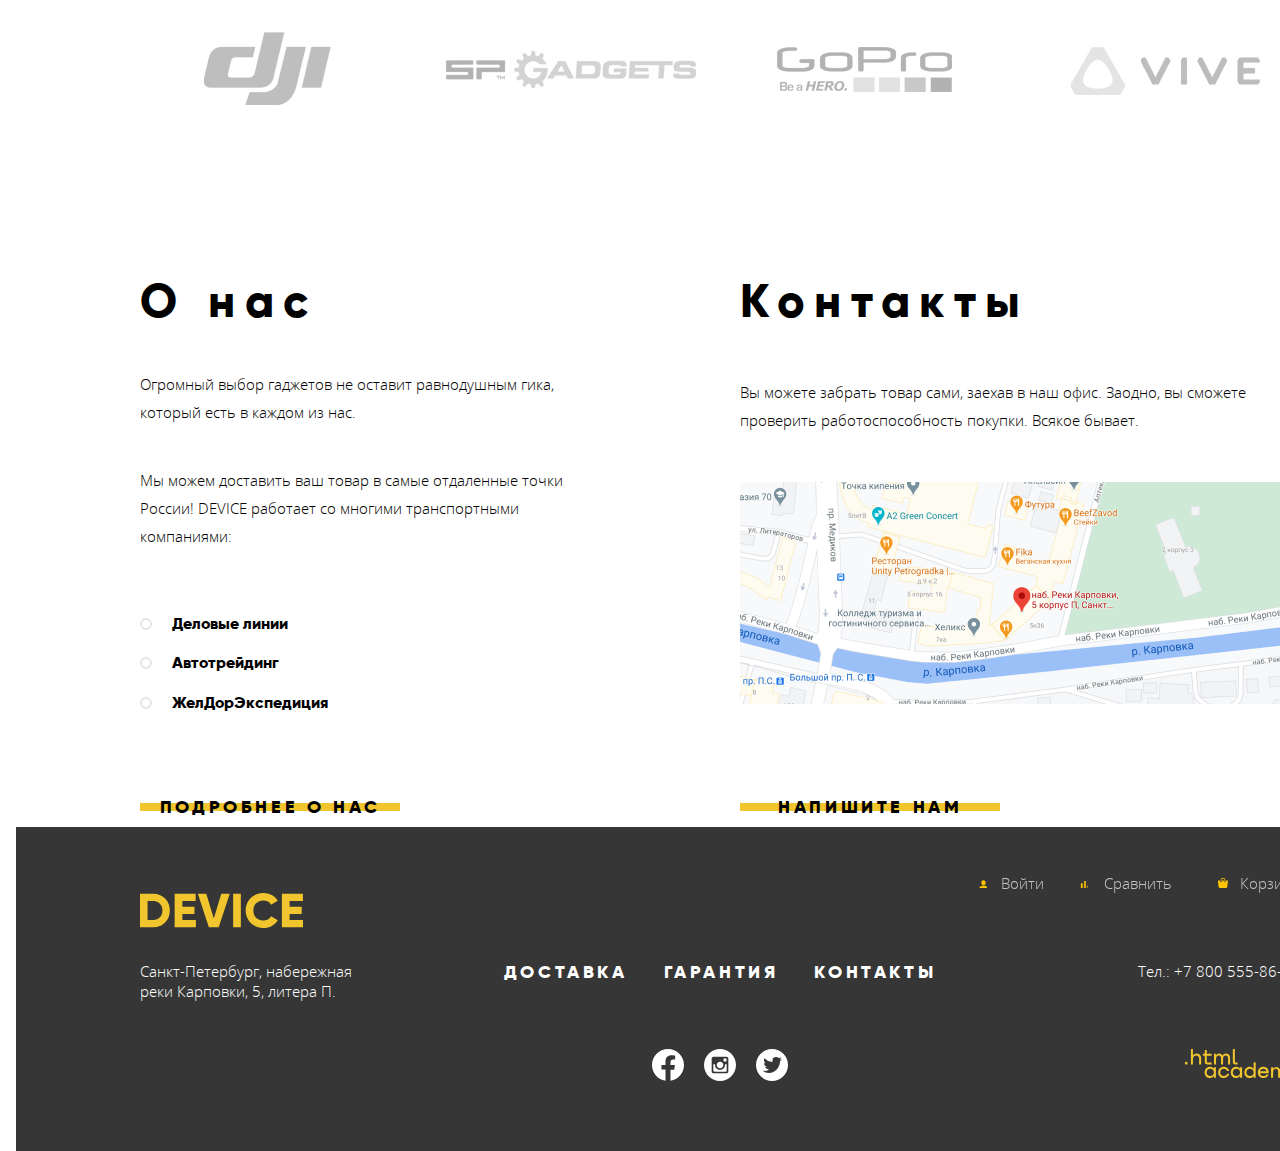
==== commit fd7279b4: "обновил каталог" ====
--- a/index.html
+++ b/index.html
@@ -60,7 +60,7 @@
     <section class="top-goods">
       <h2 class="visually-hidden">Топ-3 товаров</h2>
       <ul class="top-goods__cards">
-        <li class="top-goods-card">
+        <li class="top-goods-card slide-current">
           <h3 class="visually-hidden">Квадрокоптер</h3>
           <p class="top-goods-card__number">
             01
@@ -78,20 +78,19 @@
               мощным лазером, замаскированным под стандартную камеру.
             </p>
             <a class="button" href="catalog.html">Подробнее</a>
-            <table class="item-details top-goods-card__details">
-              <tr class="item-details__values">
-                <td>800 м</td>
-                <td>50 м</td>
-              </tr>
-              <tr class="item-details__head">
-                <th>Дальность полета</th>
-                <th>Радиус поражения</th>
-              </tr>
-            </table>
-
-        </li>
-
-        <li class="top-goods-card">
+            <dl class="item-details top-goods-card__details">
+              <div class="item-details__item">
+                <dt class="item-details__head">Дальность полета</dt>
+                <dd class="item-details__values">800 м</dd>
+              </div>
+              <div class="item-details__item">
+                <dt class="item-details__head">Радиус поражения</dt>
+                <dd class="item-details__values">50 м</dd>
+              </div>
+            </dl>
+        </li>
+
+        <li class="top-goods-card slide">
           <h3 class="visually-hidden">Умные часы</h3>
           <p class="top-goods-card__number">
             02
@@ -100,24 +99,22 @@
             <img src="img/slider-fitbit.png" width="345" height="485" alt="Умные часы">
           </div>
           <p class="top-goods-card__slogan">
-            Худеем правильно!
+            Худеем <br>правильно!
           </p>
           <p class="top-goods-card__description">
             Мотивирующие фитнес-браслеты помогут найти в себе силы <br>
             не пропускать занятия и соблюдать диету.
           </p>
           <a class="button" href="catalog.html">Подробнее</a>
-          <table class="top-goods-card__details">
-            <tr class="item-details__values">
-              <td>48 часов</td>
-            </tr>
-            <tr class="item-details__head">
-              <th>Без подзарядки</th>
-            </tr>
-          </table>
-        </li>
-
-        <li class="top-goods-card">
+          <dl class="item-details top-goods-card__details">
+            <div class="item-details__item">
+              <dt class="item-details__head">Без подзарядки</dt>
+              <dd class="item-details__values">48 часов</dd>
+            </div>
+          </dl>
+        </li>
+
+        <li class="top-goods-card slide">
           <h3 class="visually-hidden">Селфи-палка</h3>
           <p class="top-goods-card__number">
             03
@@ -134,29 +131,28 @@
               Восемь (Восемь, Карл!) метров длиной и весом всего 5 килограмм.
             </p>
             <a class="button" href="catalog.html">Подробнее</a>
-            <table class="top-goods-card__details">
-                <tr class="item-details__values">
-                  <td>8,5 м</td>
-                  <td>5 кг</td>
-                  <td>Карбон</td>
-                </tr>
-                <tr class="item-details__head">
-                  <th>Длина палки</th>
-                  <th>Вес палки</th>
-                  <th>Материал</th>
-                </tr>
-            </table>
-          </div>
-        </li>
-
+            <dl class="item-details top-goods-card__details">
+              <div class="item-details__item">
+                <dt class="item-details__head">Длина палки</dt>
+                <dd class="item-details__values">8,5 м</dd>
+              </div>
+              <div class="item-details__item">
+                <dt class="item-details__head">Вес палки</dt>
+                <dd class="item-details__values">5 кг</dd>
+              </div>
+              <div class="item-details__item">
+                <dt class="item-details__head">Материал</dt>
+                <dd class="item-details__values">Карбон</dd>
+              </div>
+            </dl>
+        </li>
       </ul>
 
       <ul class="slider-control top-goods__slider-control">
-        <li class="slider-control__button"><input aria-label="Товар 1" name="slide" type="radio" checked></li>
-        <li class="slider-control__button"><input aria-label="Товар 2" name="slide" type="radio"></li>
-        <li class="slider-control__button"><input aria-label="Товар 3" name="slide" type="radio"></li>
-      </ul>
-
+        <li><input class="slider-control__button" aria-label="Товар 1" name="slide" type="radio" checked></li>
+        <li><input class="slider-control__button" aria-label="Товар 2" name="slide" type="radio"></li>
+        <li><input class="slider-control__button" aria-label="Товар 3" name="slide" type="radio"></li>
+      </ul>
     </section>
 
     <section class="popular">
@@ -207,7 +203,7 @@
             <div class="popular-item__image">
               <img src="img/popular-quadrocopters.svg" width="132" height="69" alt="Квадрокоптер">
             </div>
-            <p class="popular-item__title">Квадрокоптер</p>
+            <p class="popular-item__title">Квадрокоптеры</p>
           </a>
         </li>
       </ul>
@@ -215,7 +211,7 @@
 
     <section class="features">
       <h2 class="visually-hidden">Преимущества заказа у нас</h2>
-
+      <div class="features__wrapper"></div>
       <ul class="features-buttons features__panel">
         <li class = "features-buttons__button"><button class="button" type="button">Доставка</button></li>
         <li class = "features-buttons__button"><button class="button" type="button">Гарантия</button></li>
@@ -223,7 +219,7 @@
       </ul>
 
       <ul class="features__cards">
-        <li class="feature-card">
+        <li class="feature-card feature-current">
           <h3 class="feature-card__header">Доставка</h3>
           <p class="feature-card__description">
             Мы с удовольствием доставим ваш товар прямо к вашему <br>
@@ -232,7 +228,7 @@
           </p>
         </li>
 
-        <li class="feature-card">
+        <li class="feature-card feature">
           <h3 class="feature-card__header">Гарантия</h3>
           <p class="feature-card__description">
             Если из-за возгорания купленного у нас товара у вас сгорит дом — <br>
@@ -241,7 +237,7 @@
           </p>
         </li>
 
-        <li class="feature-card">
+        <li class="feature-card feature">
           <h3 class="feature-card__header">Кредит</h3>
           <p class="feature-card__description">
             Залезть в долговую яму стало проще! Кредитные консультанты <br>
@@ -298,7 +294,7 @@
           Вы можете забрать товар сами, заехав в наш офис. Заодно, вы сможете <br>
           проверить работоспособность покупки. Всякое бывает.
         </p>
-        <a href = "#"><img src="img/map_store_location.png" width="560" height="222" alt="Карта маршрута до магазина"></a>
+        <a class = "contacts__map" href = "#"><img src="img/map_store_location.png" width="560" height="222" alt="Карта маршрута до магазина"></a>
         <a class="button" href="#">Напишите нам</a>
       </section>
     </div>
@@ -306,6 +302,7 @@
   </main>
 
   <footer class="main-footer">
+    <span class="main-footer__wrapper"></span>
     <a class = "main-footer__logo" href = "index.html"><img src="img/device_logo_yellow.svg" width="163" height="35" alt="Интернет-магазин Девайс"></a>
     <div class="main-footer__container">
       <ul class="customer-panel">
@@ -325,14 +322,73 @@
         <li class="site-navigation__item"><a href="#">Контакты</a></li>
       </ul>
       <address class="main-footer__tel">
-        <a href="tel:+78005558628">+7 800 555-86-28</a>
+        <a href="tel:+78005558628">Тел.: +7 800 555-86-28</a>
       </address>
     </div>
     <div class="main-footer__container">
       <ul class="main-footer__social">
-        <li class="social-button"><a href="#"><span class="visually-hidden">Мы в Фейсбуке</span></a></li>
-        <li class="social-button"><a href="#"><span class="visually-hidden">Мы в Инстаграмме</span></a></li>
-        <li class="social-button"><a href="#"><span class="visually-hidden">Мы в Твиттере</span></a></li>
+        <li class="social-button">
+          <a href="#">
+            <span class="visually-hidden">Мы в Фейсбуке</span>
+            <svg width="32" height="32" viewBox="0 0 32 32" fill="none" xmlns="http://www.w3.org/2000/svg">
+              <path d="M31.9973 16C31.9973 7.16267 24.8347 0 15.9987 0C7.16267 0 0 7.16267 0 16C0 23.984 
+                5.85067 30.6027 13.4987 31.8027V20.624H9.43733V15.9987H13.4987V12.4747C13.4987 8.464 15.888 
+                6.24933 19.5413 6.24933C21.292 6.24933 23.1227 6.56133 23.1227 6.56133V10.4987H21.1067C19.12 
+                10.4987 18.5 11.732 18.5 12.9973V16H22.9373L22.228 20.6253H18.5V31.804C26.148 30.604 31.9987 
+                23.9853 31.9987 16H31.9973Z" fill="white"/>
+            </svg>
+          </a>
+        </li>
+        <li class="social-button">
+          <a href="#">
+            <span class="visually-hidden">Мы в Инстаграмме</span>
+            <svg width="32" height="32" viewBox="0 0 32 32" fill="none" xmlns="http://www.w3.org/2000/svg">
+              <path d="M21 16C21 17.3261 20.4732 18.5979 19.5355 19.5355C18.5979 20.4732 17.3261 21 16 21C14.6739 
+              21 13.4021 20.4732 12.4645 19.5355C11.5268 18.5979 11 17.3261 11 16C11 15.715 11.03 15.4367 11.0817 
+              15.1667H9.33333V21.8283C9.33333 22.2917 9.70833 22.6667 10.1717 22.6667H21.83C22.0521 22.6662 22.2649 
+              22.5777 22.4217 22.4205C22.5786 22.2634 22.6667 22.0504 22.6667 21.8283V15.1667H20.9183C20.97 15.4367 
+              21 15.715 21 16ZM16 19.3333C16.4378 19.3332 16.8714 19.2469 17.2759 19.0792C17.6803 18.9116 18.0478 
+              18.6659 18.3574 18.3562C18.6669 18.0465 18.9124 17.6789 19.0799 17.2743C19.2473 16.8698 19.3334 16.4362 
+              19.3333 15.9983C19.3332 15.5605 19.2469 15.1269 19.0792 14.7225C18.9116 14.318 18.6659 13.9505 18.3562 
+              13.641C18.0465 13.3314 17.6789 13.0859 17.2743 12.9185C16.8698 12.751 16.4362 12.6649 15.9983 12.665C15.1141 
+              12.6652 14.2661 13.0167 13.641 13.6421C13.0158 14.2676 12.6648 15.1157 12.665 16C12.6652 16.8843 13.0167 
+              17.7322 13.6421 18.3574C14.2676 18.9825 15.1157 19.3336 16 19.3333ZM20 12.5H21.9983C22.1311 12.5 22.2584 
+              12.4474 22.3525 12.3537C22.4465 12.2599 22.4996 12.1328 22.5 12V10.0017C22.5 9.86862 22.4471 9.74102 22.3531 
+              9.64693C22.259 9.55285 22.1314 9.5 21.9983 9.5H20C19.8669 9.5 19.7393 9.55285 19.6453 9.64693C19.5512 9.74102 19.4983 
+              9.86862 19.4983 10.0017V12C19.5 12.275 19.725 12.5 20 12.5ZM16 0C11.7565 0 7.68687 1.68571 4.68629 4.68629C1.68571 7.68687 
+              0 11.7565 0 16C0 20.2435 1.68571 24.3131 4.68629 27.3137C7.68687 30.3143 11.7565 32 16 32C18.1012 32 20.1817 
+              31.5861 22.1229 30.7821C24.0641 29.978 25.828 28.7994 27.3137 27.3137C28.7994 25.828 29.978 24.0641 30.7821 
+              22.1229C31.5861 20.1817 32 18.1012 32 16C32 13.8989 31.5861 11.8183 30.7821 9.87706C29.978 7.93586 28.7994 
+              6.17203 27.3137 4.68629C25.828 3.20055 24.0641 2.022 22.1229 1.21793C20.1817 0.413852 18.1012 0 16 0ZM24.3333 
+              22.4817C24.3333 23.5 23.5 24.3333 22.4817 24.3333H9.51833C8.5 24.3333 7.66667 23.5 7.66667 22.4817V9.51833C7.66667 
+              8.5 8.5 7.66667 9.51833 7.66667H22.4817C23.5 7.66667 24.3333 8.5 24.3333 9.51833V22.4817Z" fill="white"/>
+            </svg>
+          </a>
+        </li>
+        <li class="social-button">
+          <a href="#">
+            <span class="visually-hidden">Мы в Твиттере</span>
+            <svg width="32" height="32" viewBox="0 0 32 32" fill="none" xmlns="http://www.w3.org/2000/svg">
+              <path d="M16 32C13.8333 32 11.7604 31.5781 9.78125 30.7344C7.80208 29.8906 6.09896 28.7552 4.67188 27.3281C3.24479 
+              25.901 2.10938 24.1979 1.26562 22.2188C0.421875 20.2396 0 18.1667 0 16C0 13.8333 0.421875 11.7604 1.26562 9.78125C2.10938 
+              7.80208 3.24479 6.09896 4.67188 4.67188C6.09896 3.24479 7.80208 2.10938 9.78125 1.26562C11.7604 0.421875 13.8333 0 16 
+              0C18.1667 0 20.2396 0.421875 22.2188 1.26562C24.1979 2.10938 25.901 3.24479 27.3281 4.67188C28.7552 6.09896 29.8906 
+              7.80208 30.7344 9.78125C31.5781 11.7604 32 13.8333 32 16C32 18.1667 31.5781 20.2396 30.7344 22.2188C29.8906 24.1979 
+              28.7552 25.901 27.3281 27.3281C25.901 28.7552 24.1979 29.8906 22.2188 30.7344C20.2396 31.5781 18.1667 32 16 32ZM25.4062 
+              8C25.2812 8.0625 25.0938 8.17708 24.8438 8.34375L24.2344 8.75L23.6562 9.0625L23 9.28125C22.2292 8.42708 21.2812 8 20.1562 
+              8C17.7188 8 16.5 9.02083 16.5 11.0625V12.9062C13.1458 12.7396 10.5729 11.5104 8.78125 9.21875C8.26042 9.76042 8 10.3542 8 
+              11C8 12.375 8.51042 13.4167 9.53125 14.125C9.40625 14.125 9.22917 14.1354 9 14.1562C8.77083 14.1771 8.58854 14.1771 8.45312 
+              14.1562C8.31771 14.1354 8.16667 14.0833 8 14C8 14.9583 8.25521 15.7552 8.76562 16.3906C9.27604 17.026 9.97917 17.4375 10.875 
+              17.625C10.6667 17.875 10.375 18 10 18C9.66667 18 9.375 17.9062 9.125 17.7188C9.125 18.5312 9.51562 19.1615 10.2969 19.6094C11.0781 
+              20.0573 11.9583 20.2917 12.9375 20.3125C12.5625 20.875 12.0156 21.2969 11.2969 21.5781C10.5781 21.8594 9.8125 22 9 22C8.70833 22 
+              8.30729 21.9271 7.79688 21.7812C7.28646 21.6354 7.02083 21.5625 7 21.5625C7.33333 22.2292 8.01562 22.8021 9.04688 23.2812C10.0781 
+              23.7604 11.3854 24 12.9688 24C14.3646 24 15.6667 23.7552 16.875 23.2656C18.0833 22.776 19.1146 22.125 19.9688 21.3125C20.8229 20.5 
+              21.5573 19.5729 22.1719 18.5312C22.7865 17.4896 23.2448 16.4115 23.5469 15.2969C23.849 14.1823 24 13.0833 24 12C24 11.9583 24.125 
+              11.8698 24.375 11.7344C24.625 11.599 24.9167 11.4167 25.25 11.1875C25.5833 10.9583 25.8333 10.7188 26 10.4688C24.875 10.4688 24.125 
+              10.4896 23.75 10.5312C24.4792 10.0938 25.0312 9.25 25.4062 8Z" fill="white"/>
+            </svg>
+          </a>
+        </li>
       </ul>
     </div>
     <a class="copyright" href="https://htmlacademy.ru">
@@ -352,7 +408,7 @@
       </label>
 
       <label class="contact-form__field">Текст письма:
-        <textarea class="contact-form__message" name="message" rows="5" placeholder="В свободной форме" required></textarea>
+        <textarea class="contact-form__message" name="message" rows="7" placeholder="В свободной форме" required></textarea>
       </label>
 
       <button class="button contact-form__button" type="submit">Отправить</button>
--- a/css/style.css
+++ b/css/style.css
@@ -111,23 +111,37 @@
 
 /*--------------MAIN-PAGE____GRID-GENERAL--------------*/
 .main-page.container {
-  display: grid;
-  grid-template-rows: repeat(5,min-content);
+  max-width: 80.5%;
+  margin: 0% 9.75%;
+  display: grid;
+  grid-template-rows: min-content min-content 403px min-content min-content;
 }
 
 .main-page .wrapper {
   display: grid;
-  grid-template-columns: 1fr 1fr ;
+  grid-template-columns: 473px 560px ;
+
+  gap:127px;
 }
 
 .features{
   display: grid;
+  position:relative;
+  padding-top:15px;
+  padding-bottom:68px;
+
   grid-template-columns: 1fr 3fr;
+  gap:40px;
+  align-items: center;
+  width: 100%;
+  
 }
 
 /*---------------CATALOG____GRID-GENERAL----------------*/
 
 .catalog-page.container {
+  max-width: 80.5%;
+  margin: 0% 9.75%;
   display: grid;
   grid-template-rows: min-content min-content 1fr;
   grid-template-columns: 1fr 2fr;
@@ -203,12 +217,24 @@
 .customer-panel {
   display: grid;
   grid-template-columns: min-content 1fr 1fr;
-  padding: 0px ;
+  padding: 0px 0px 0px 24px;
+  margin:0px;
+  gap:0px;
+  align-items: flex-end;
+}
+
+.main-footer .customer-panel{
   gap:60px;
 }
 
-.customer-panel__item{
+.main-header .customer-panel__item:nth-of-type(2){
+  margin-left: 240px;
+}
+
+
+.customer-panel__item, .customer-panel__item-logged{
   justify-self: end;
+  position:relative;
 }
 
 .customer-panel__item:first-of-type{
@@ -225,12 +251,16 @@
 
 .main-header__container:first-of-type{
   display: grid;
+  gap:40px;
   grid-template-columns: 1fr 1fr;
+  margin-bottom: 50px;
 }
 
 .site-navigation {
   display: grid;
-  grid-template-columns: 50% 1fr 1fr 2fr;
+  grid-template-columns: 48.1% 1fr 1fr 2fr;
+  gap:38px;
+  
   margin: 0px;
   padding:0px;
 }
@@ -242,11 +272,12 @@
 /*--------------GRID-SLIDER-CARD---------------*/
 
 .top-goods-card{
-  display: grid;
-  grid-template-columns: 2fr 1fr 1fr;
+  position: relative;
+  display: grid;
+  grid-template-columns: 50% 1fr 1fr;
+  gap:25px 20px;
   grid-template-rows: repeat(4, min-content);
   grid-template-areas: 
-  "img slogan slogan"
   "img slogan slogan"
   "img description description"
   "img more ."
@@ -255,33 +286,52 @@
 
 .top-goods-card__description{
   grid-area: description;
+  margin:0px 0 25px 0;
 }
 
 .top-goods-card .button{
   grid-area: more;
+  width: 220px;
+  margin-bottom: 25px;
 }
 
 .top-goods-card__image{
+  display: grid;
   grid-area: img;
   min-height: 100%;
   min-width: 100%;
+  justify-content: center;
+  align-items: center;
+}
+.top-goods-card__image img{
+  display: inline-block;
+  
 }
 
 .top-goods-card__slogan{
   grid-area:slogan;
   z-index: 2;
+  margin:0px;
+  align-self: center;
+  padding-top:80px;
+  
 }
 
 .top-goods-card__details{
   grid-area:details;
+  width:available;
 }
 
 .top-goods-card__number{
   grid-row:1/2;
   grid-column: -2/-1;
   z-index: 1;
-  margin:0px;
-  align-content: start;
+  margin:0px 47px 0px 0px;
+  justify-self: flex-end;
+  align-self: center;
+  position: absolute;
+  top:-20px;
+
 }
 
 
@@ -291,19 +341,23 @@
   display: grid;
   grid-template-columns: repeat(2, 1fr);
   grid-template-rows: repeat(2, 1fr);
-  
   grid-template-areas: 
   "logo panel panel"
   "nav nav nav"
   ". social copyright";
+  padding: 46px 0px 65px 0px;
+  gap:48px 0px;
 }
 
 .main-footer__logo{
   grid-area: logo;
+  position:relative;
+  bottom: -20px;
 }
 .main-footer__container:nth-of-type(1) {
 grid-area: panel;
 justify-self: end;
+margin-bottom:20px;
 }
 
 .main-footer__container:nth-of-type(2) {
@@ -311,10 +365,15 @@
 
   display: grid;
   grid-template-columns: 1fr 3fr 1fr;
+
   }
 
 .main-footer__container:nth-of-type(3) {
   grid-area: social;
+  justify-self: flex-start;
+  position:relative;
+  left:-10px;
+  
 }
 
 .copyright{
@@ -325,6 +384,10 @@
   grid-template-columns: min-content min-content min-content;
   gap: 36px;
   justify-self: center;
+}
+
+.main-footer__tel{
+  justify-self: flex-end;
 }
   
 
@@ -341,6 +404,11 @@
   gap:32px 40px;
 }
 
+.contact-form__field{
+  display: flex;
+  flex-direction: column;
+  gap:10px;
+}
 
 .contact-form__field:nth-of-type(1){
  grid-area: name;
@@ -356,23 +424,32 @@
 
 .contact-form__button{
 grid-area: submit;
+width:200px;
 }
 
 /*_________________FLEXBOX_____________________*/
 
 
 .catalog-panel__list{
+  position:absolute;
+  box-sizing: border-box;
+  left:9.75%;
+  right:9.75%;
+  z-index: 3;
+  background-color: var(--special-yellow-light);
   display: flex;
   flex-direction: row;
   flex-wrap: nowrap;
-  justify-content: space-between;
-  width: 100%;
+  justify-content: start;
+  width: 80.5%;
   height: 146px;
-  padding:0;
+  padding: 12px 0 46px 5%;
+  display: none;
 }
 
 .catalog-list__column{
   padding:0;
+  margin-right:61px;
   display: flex;
   flex-direction: column;
   justify-content: flex-start;
@@ -382,41 +459,129 @@
   margin-bottom:20px;
 }
 
-.top-goods__slider-control {
+.top-goods__slider-control   {
+  position:absolute;
+  right: 100px;  
+  top:63%;
   display: flex;
   flex-direction:row;
+  gap:30px;
 }
 
 
 .popular__list{
   display: flex;
   justify-content: space-between;
-  padding: 0;
-}
-
+  padding: 20px 0 ;
+  margin:0 0 49px 0;
+}
+
+.partners {
+  margin: 90px 0px;
+}
 
 .partners__list {
   display: flex;
-  justify-content: space-around;
+  justify-content: space-between;
   padding:0;
-}
-
-
+  margin:0;
+}
+
+.about-us, .contacts{
+  padding-top:57px;
+  display: flex;
+  gap:40px;
+  flex-direction: column;
+  justify-content: space-between;
+
+}
+
+
+.main-footer__social{
+  display: flex;
+  padding:0;
+  gap: 20px;
+  margin:0;
+}
+/*-------------FLEXBOX__CATALOG----------------*/
+
+.breadcrumbs{
+  display: flex;
+  flex-wrap:wrap;
+  gap:40px;
+}
+
+
+.filter__panel{
+  display: flex;
+  flex-direction: column;
+}
+
+.filter-menu__field{
+  display: flex;
+  flex-direction: column;
+}
+
+.sort-panel{
+  display: flex;
+}
+
+.sort-panel__sort-type{
+  display: flex;
+  flex-wrap: nowrap;
+}
+
+.sort-panel__order-type{
+  display: flex;
+}
+
+.item-card__description {
+  display: flex;
+}
+
+.filter-result__navigation{
+  display: flex;
+  justify-content: space-between;
+}
+
+.pagination__page-list{
+  display: flex;
+  justify-content: space-between;
+}
 
 /*______________ОСНОВНАЯ СТИЛИЗАЦИЯ____________*/
 
-body {
+.page-body {
   font-family: "Gilroy", "Arial", sans-serif;
   color: var(--basic-black);
-}
+  min-width: 1440px;
+}
+
 
 .main-header {
+  box-sizing: border-box;
   background-color: var(--special-yellow-light);
+  max-width: 80.5%;
+  margin: 0% 9.75%;
+  margin-top:40px;
+  padding: 0% 4.16% 50px 4.16%;
+
 }
 
 .main-footer {
+  position:relative;
+  color: var(--basic-white);
+  max-width: 80.5%;
+  margin: 0% 9.75%;
+}
+
+.main-footer__wrapper{
   background-color: var(--basic-dark);
-  color: var(--basic-white)
+  position: absolute;
+  left:-9.75vw;
+  right:-9.75vw;
+  height:100%;
+  z-index: -1;
 }
 
 .site-navigation__item, 
@@ -448,18 +613,72 @@
 .top-goods-card__slogan, 
 .feature-card__header, 
 .about-us__section-title, 
-.contacts__section-title {
+.contacts__section-title,
+.main-title {
   font-weight: 800;
   font-size: 47px;
   line-height: 58px;
 }
 
+.about-us__section-title, 
+.contacts__section-title,
 .feature-card__header {
   letter-spacing: 0.2em;
-}
-
-.features {
+  margin:0px;  
+}
+
+.filter-result{
+  position:relative;
+}
+
+.filter-result__sort-panel{
+  position:absolute;
+  right: -9.75vw;
+  left:0px;
+}
+
+.filter-result__goods{
+  padding-top:69px;
+}
+
+
+.features__wrapper{
+  position: absolute;
   background-image: linear-gradient(transparent 115px, var(--basic-grey-light) 115px);
+  left:-9.75vw;
+  right:-9.75vw;
+  height:100%;
+  z-index: -1;
+}
+
+.features__cards{
+  margin:0;
+  padding-left:76px;
+  padding-top:10px
+}
+
+.feature-card{
+  display: flex;
+  flex-direction: column;
+  gap:40px;
+}
+
+.features-buttons{
+  display: flex;
+  flex-direction: column;
+  height: 100%;
+  width: 100%;
+  margin: 0;
+  padding:0;
+  border-right: var(--basic-black) solid 7px;
+  justify-content: center;
+  gap:25px;
+  padding-top:10px;
+
+}
+
+.feature {
+  display: none;
 }
 
 .top-goods-card__description, 
@@ -472,17 +691,46 @@
   font-size: 15px;
 }
 
-.item-details__head, 
+.about-us__description, 
+.contacts__description{
+  line-height: 28px;
+  margin:0;
+}
+
 
 .feature-card__description {
   line-height: 30px;
   letter-spacing: 0.1em;
+  margin:0px;
 }
 
 .transport-companies {
+  display: flex;
+  flex-direction: column;
+  height: 107px;
+  justify-content: space-between;  
   font-weight: 800;
   font-size: 16px;
   line-height: 28px;
+  list-style:none;
+  padding-left: 32px;
+  margin:20px 0px 30px 0px;
+
+}
+
+.transport-companies__item{
+  position: relative;
+}
+
+.transport-companies__item::before{
+  content: "";
+  position: absolute;
+  left: -32px;
+  top:0.5em;
+  width:8px;
+  height: 8px;
+  border-radius: 50%;
+  border:2px solid var(--basic-grey-light)
 }
 
 .partners__list-item:not(:hover) {
@@ -490,23 +738,55 @@
   opacity: 0.3;
 }
 
-
-
-/*СТИЛИЗУЕМ ПАНЕЛЬ ПОЛЬЗОВАТЕЛЯ, ПОИСК И НАВИГАЦИЮ*/
+/*------------СТИЛИЗУЕМ СЛАЙДЕР-----------------*/
+
+.top-goods__cards{
+  background-image: linear-gradient(
+    var(--special-yellow-light) 116px,
+    transparent 116px);
+  padding:0;
+  margin:0;
+}
+
+.top-goods{
+  margin-bottom: 96px;
+  position: relative;
+}
+
+.top-goods-card__description{
+  line-height: 20px;
+}
+
+.slide {
+  display:none;
+}
+
+
+
+
+/*----СТИЛИЗУЕМ ПАНЕЛЬ ПОЛЬЗОВАТЕЛЯ, ПОИСК И НАВИГАЦИЮ----*/
 
 .search-form__input, 
 .catalog-panel__button {
   border: none;
   background: transparent;
   outline: none;
-}
+  padding:0;
+}
+
+.catalog-panel__button:focus+.catalog-panel__list,
+.catalog-panel__list:hover {
+ display: flex;
+}
+
 
 .copyright:hover,
 .main-header a:hover, 
 .search-form__input:hover,
 .main-footer__logo:hover,
 .site-navigation a:hover,
-.breadcrumbs__item:not(:last-child):hover {
+.breadcrumbs__item:not(:last-child):hover a,
+.social-button a:hover {
   opacity: 0.6;
 }
 
@@ -514,7 +794,8 @@
 .main-header a:focus, 
 .site-navigation a:focus,
 .search-form__input,
-.breadcrumbs__item {
+.breadcrumbs__item a,,
+.social-button a {
   opacity: 0.3;
   outline: none;
 }
@@ -541,23 +822,60 @@
   opacity: unset;
 }
 
+.search-form__input:focus-within{
+  border-bottom: solid var(--basic-black) 2px;
+}
+
+
 .search-form__input +.search-form__button:focus:focus {
   background-color:var(--basic-black);
   color:rgba(255, 255, 255, 0.3);
   opacity: unset;
 }
 
+.search-form{
+  position: relative;
+  padding-left: 38px;
+}
+
+.search-form::before{
+  content:" ";
+  top:7px;
+  left: 0px;
+  width: 16px;
+  height:16px;
+  background-image:url("../img/icons/icon-search.svg");
+  background-repeat: no-repeat;
+  position: absolute;
+  fill: var(--basic-black);
+}
+
 .customer-panel__item-logged::before {
+
+  width:max-content;
   content:"Валентин Петухов";
   padding-right: 5px;
 }
 
+.customer-panel__item-logged::before {
+position:absolute;
+right:135%;
+}
+
 .main-header .customer-panel__item-logged {
   color:rgba(0,0,0, 0.5);
-}
+  position:relative;
+  left:150px;
+}
+
 
 .main-header .customer-panel__item-logged::before {
   color:rgba(0,0,0, 1);
+}
+
+.main-header__logo{
+  position:relative;
+  top: -20px;
 }
 
 
@@ -581,6 +899,62 @@
 }
 
 
+.customer-panel__item:nth-of-type(1)::before{
+  content: " ";
+  position: absolute;
+  left:-24px;
+  top:5px;
+  width:10px;
+  height: 10px;
+  background-image: url("../img/icons/icon-person.svg");
+}
+
+.customer-panel__item:nth-of-type(2)::before{
+  content: " ";
+  position: absolute;
+  left:-26px;
+  top:5px;
+  width:10px;
+  height: 10px;
+background-image: url("../img/icons/icon_chart.svg");
+}
+
+
+.customer-panel__item:nth-of-type(3)::before{
+  content: "";
+  position: absolute;
+  left:-22px;
+  top:5px;
+  width:10px;
+  height: 10px;
+  background-image: url("../img/icons/icon_cart.svg");
+}
+
+
+.main-footer .customer-panel__item:nth-of-type(1)::before{
+  content: " ";
+  position: absolute;
+  width:10px;
+  height: 10px;
+background-image: url("../img/icons/icon_user_yellow.svg");
+}
+
+.main-footer .customer-panel__item:nth-of-type(2)::before{
+  content: " ";
+  position: absolute;
+  width:10px;
+  height: 10px;
+background-image: url("../img/icons/icon_chart_yellow.svg");
+}
+
+
+.main-footer .customer-panel__item:nth-of-type(3)::before{
+  content: "";
+  position: absolute;
+  width:10px;
+  height: 10px;
+  background-image: url("../img/icons/icon_cart_yellow.svg");
+}
 
 
 /*СТИЛИЗУЕМ ХАРАКТЕРИСТИКИ ТОП-ТОВАРОВ В СЛАЙДЕРЕ*/
@@ -588,9 +962,17 @@
 .top-goods-card__details {
   font-family: "Gilroy", "Arial", sans-serif;
   font-weight: 300;
-  letter-spacing: 0.1em;
   font-style: normal;
-}
+  display: flex;
+  gap:64px;
+
+}
+
+.item-details__item{
+  display: flex;
+  flex-direction: column-reverse;
+  }
+
 
 .top-goods-card__number{
   font-weight: 800;
@@ -602,12 +984,47 @@
 .item-details__values {
   font-size: 36px;
   line-height: 42px;
-}
-
-.item-details__head th {
+  text-align: left;
+  margin:0px;  
+  letter-spacing: 0.1em;
+  margin-bottom:15px;
+}
+
+
+.item-details__head {
   font-size: 13px;
   line-height: 15px;
   font-weight: 300;
+  letter-spacing: 0.1em;
+}
+
+.slider-control__button{
+  appearance: none;
+  position:relative;
+}
+
+.slider-control__button::before{
+  box-sizing: border-box;
+  content: "";
+  position:absolute;
+  left:0px;
+  top: 0px;
+  height: 12px;
+  width: 12px;
+  border: 1px solid var(--basic-black);
+  border-radius: 50%;
+}
+
+.slider-control__button:checked::after{
+  box-sizing: border-box;
+  content: "";
+  position:absolute;
+  left:3px;
+  top: 3px;
+  height: 6px;
+  width: 6px;
+  border: 1px solid var(--basic-black);
+  border-radius: 50%;
 }
 
 
@@ -617,6 +1034,16 @@
   letter-spacing: 0.05em;
   text-transform: none;
   width: 160px;
+}
+
+.popular-item:nth-of-type(4) {
+  letter-spacing:0;
+  text-transform: none;
+  width: 160px;
+}
+
+.popular-item__title{
+  margin: 0;
 }
 
 .popular-item__image {
@@ -625,8 +1052,13 @@
   width: 160px;
   height:160px;
   text-align: center;
-}
-
+  margin-bottom: 38px;
+}
+
+.popular-item__image img{
+  display: inline-block;
+  height: 100%;
+}
 
 .popular-item a:focus 
 .popular-item__image, 
@@ -640,17 +1072,22 @@
 }
 
 
+
+
 /*СТИЛИЗУЕМ КНОПКИ*/
 
 .button {
+  display: flex;
+  justify-content: center;
+  align-items: center;
+  height:40px;
   background-color: transparent;
   background-image: linear-gradient( 
-    transparent 33%, 
-    var(--special-yellow-dark) 33%, 
-    var(--special-yellow-dark) 66%, 
-    transparent 33%
+    transparent 16px, 
+    var(--special-yellow-dark) 16px, 
+    var(--special-yellow-dark) 24px, 
+    transparent 24px
     );
-  padding: 0px 43px;
   outline: none;
   border: none;
 }
@@ -659,20 +1096,51 @@
 .button:focus {
   background-image: none;
   background-color: var(--special-yellow-dark);
-  padding: 9px 43px;
+  vertical-align: bottom;
+  text-align: center;
 }
 
 .button:focus {
   color: rgba(0, 0, 0, 0.3);
 }
 
+.features-buttons__button .button{
+  width:160px;
+}
+
 .features-buttons__button .button:focus {
+
+  width:100%;
   background-color: var(--basic-black);
   color: var(--special-yellow-light);
+  text-align: left;
+  justify-content:left;
+  padding-left:19px;
+}
+
+.about-us .button, .contacts .button {
+  width: 260px;
+}
+
+.contacts__map{
+  margin-bottom:30px;
 }
 
 
 /* СТИЛИЗУЕМ МОДАЛЬНОЕ ОКНО "НАПИШИТЕ НАМ" */
+
+.contact-us_modal{
+  position:fixed;
+  left: 16.6%;
+  top:16.6%;
+  background-color: var(--basic-white);
+  box-sizing: border-box;
+  width:960px;
+  height:550px;
+  padding:92px 100px 69px;
+  box-shadow: 0 10px 16px 0 rgba(0, 0, 0, 0.15); 
+  display:none;
+}
 
 .contact-form {
   text-transform: none;
@@ -690,6 +1158,12 @@
   background-color: #EAEAEA;
   outline: none;
   border: none;
+  padding:16px 20px 15px;
+}
+
+.contact-form__message{
+  resize:none;
+
 }
 
 .contact-form__name::placeholder, 
@@ -718,15 +1192,60 @@
   background-color: var(--special-pink);
 }
 
+.contact-form__close{
+  position:absolute;
+  right: 30px;
+  top:30px;
+  background-color: var(--special-yellow-dark);
+  height: 55px;
+  width:55px;
+  border-radius: 50%;
+  border:none;
+  background-image: url("../img/icons/icon-modal-close.svg");
+  background-position: 50% 50%;
+  background-repeat: no-repeat;
+  opacity:0.5;
+}
+
+.contact-form__close:hover{
+  opacity:1;
+}
+
+.contact-form__close:focus{
+  opacity:0.3;
+}
+
 
 /*СТИЛИЗУЕМ КАТАЛОГ*/
+
+.main-title{
+  margin:45px 0px 24px 60px ;
+}
 
 .breadcrumbs{
   color:var(--basic-black) !important;
-  opacity: 1 !important;
-}
-
-.breadcrumbs__item:not(:last-child) a:focus{
+
+  margin:0px 0px 56px 60px ;
+  padding:0px;
+}
+
+.breadcrumbs__item{
+  position: relative;
+  list-style-image: url("../img/icons/icon_arrow_nav.svg");
+}
+
+/* .breadcrumbs__item:not(:last-child)::before{
+  content:"";
+  position:absolute;
+  left:-26px;
+  width:12px;
+  height:12px;
+  background-image: url("../img/icons/icon_arrow_nav.svg");
+  opacity: 1;
+   */
+
+.breadcrumbs__item:not(:last-child) a:focus,
+.social-button a:focus {
   opacity: 0.1;
 }
 
